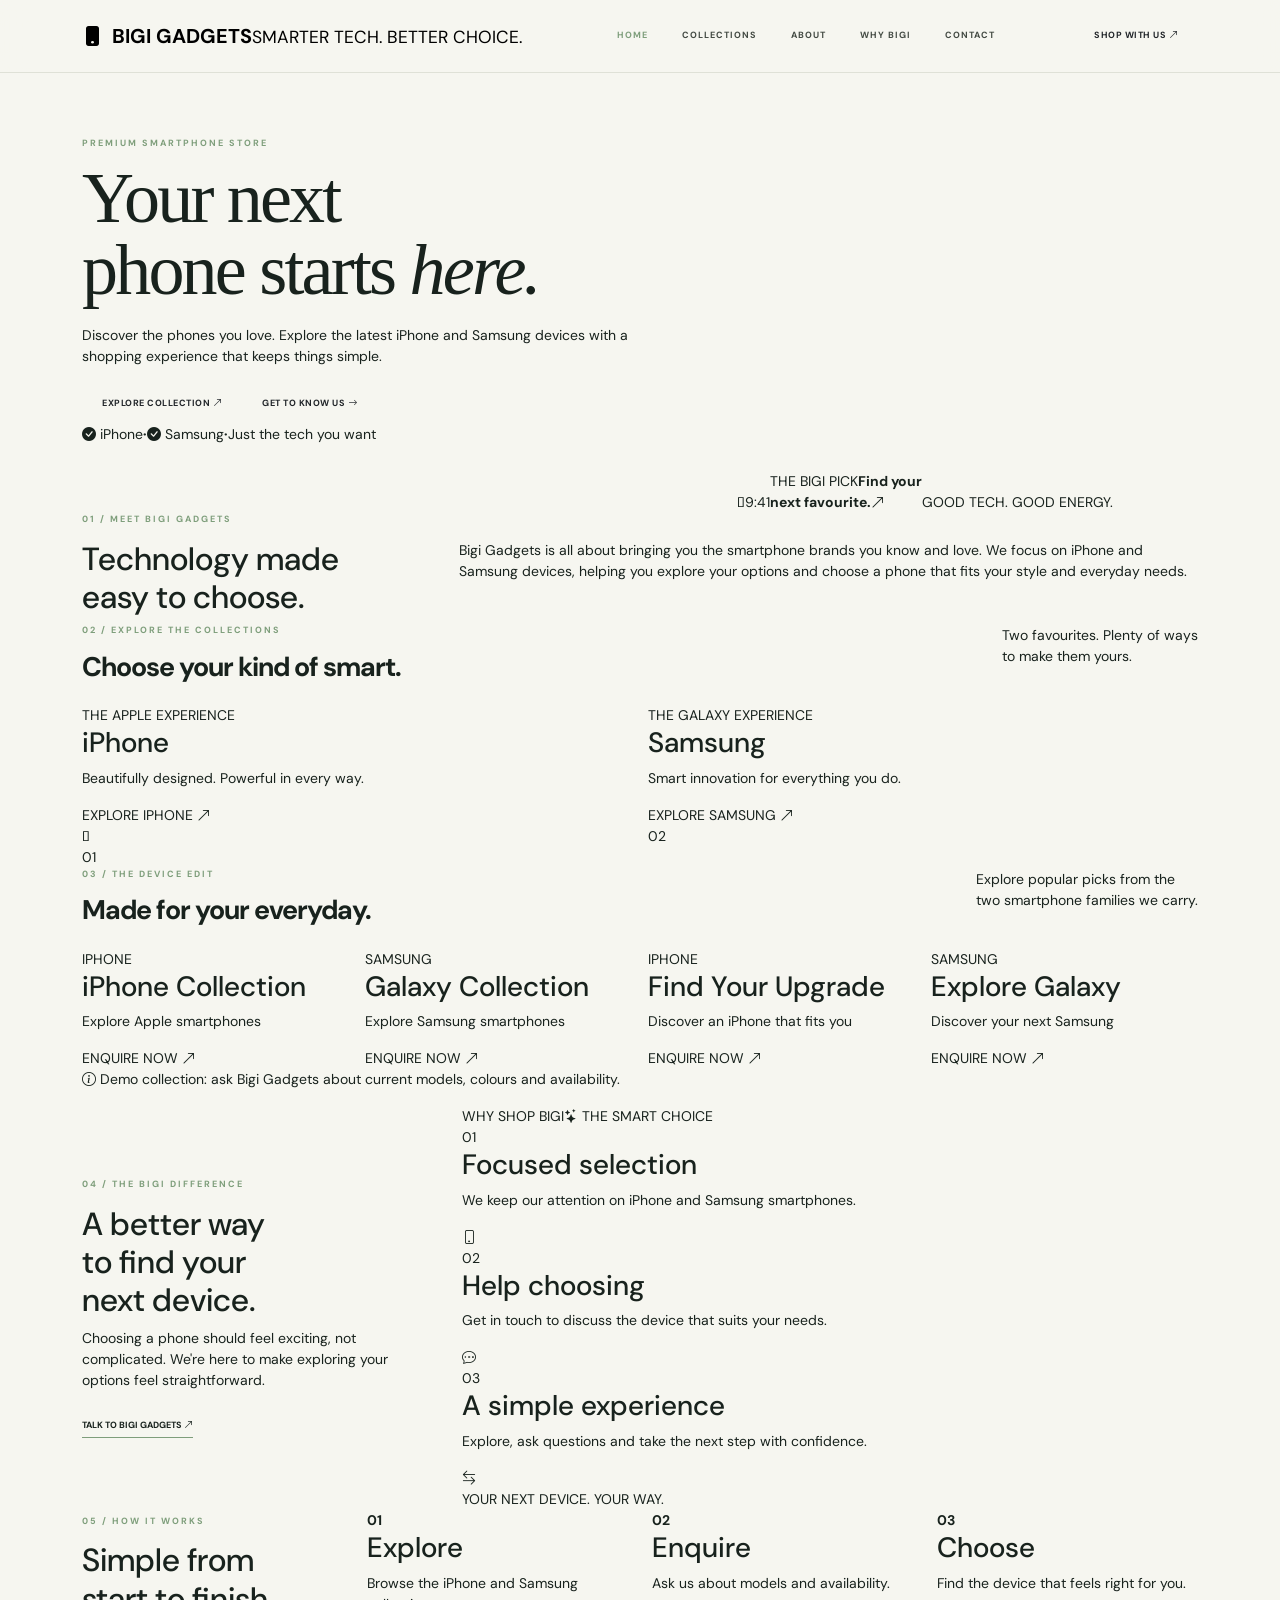
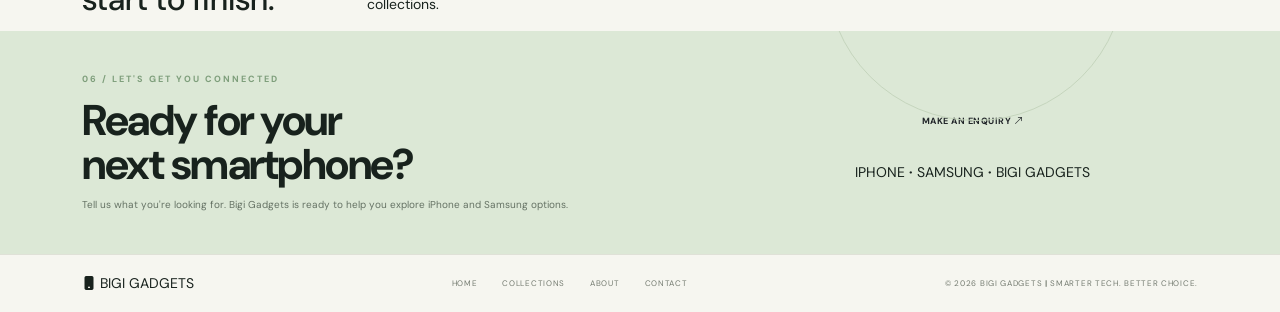
==== index.html @ 28b143da "Build Bigi Gadgets storefront homepage" ====
<!doctype html>
<html lang="en">
<head>
  <meta charset="utf-8">
  <meta name="viewport" content="width=device-width, initial-scale=1">
  <meta name="theme-color" content="#f5f7fb">
  <meta name="description" content="Bigi Gadgets — explore iPhone and Samsung smartphones. Find your next device with a smooth, simple shopping experience.">
  <title>Bigi Gadgets | iPhone & Samsung</title>
  <link rel="preconnect" href="https://fonts.googleapis.com">
  <link rel="preconnect" href="https://fonts.gstatic.com" crossorigin>
  <link href="https://fonts.googleapis.com/css2?family=DM+Sans:wght@400;500;600;700;800&family=Manrope:wght@400;500;600;700;800&display=swap" rel="stylesheet">
  <link href="https://cdn.jsdelivr.net/npm/bootstrap@5.3.3/dist/css/bootstrap.min.css" rel="stylesheet">
  <link href="https://cdn.jsdelivr.net/npm/bootstrap-icons@1.11.3/font/bootstrap-icons.min.css" rel="stylesheet">
  <link rel="stylesheet" href="css/style.css">
</head>
<body>
<header class="site-header">
  <nav class="navbar navbar-expand-lg">
    <div class="container">
      <a class="navbar-brand brand" href="#home"><span class="brand-symbol"><i class="bi bi-phone-fill"></i></span><span><strong>BIGI GADGETS</strong><small>SMARTER TECH. BETTER CHOICE.</small></span></a>
      <button class="navbar-toggler" type="button" data-bs-toggle="collapse" data-bs-target="#mainNav" aria-controls="mainNav" aria-expanded="false" aria-label="Toggle navigation"><span class="navbar-toggler-icon"></span></button>
      <div class="collapse navbar-collapse" id="mainNav">
        <ul class="navbar-nav mx-auto">
          <li class="nav-item"><a class="nav-link active" href="#home">Home</a></li>
          <li class="nav-item"><a class="nav-link" href="#collections">Collections</a></li>
          <li class="nav-item"><a class="nav-link" href="#about">About</a></li>
          <li class="nav-item"><a class="nav-link" href="#why-us">Why Bigi</a></li>
          <li class="nav-item"><a class="nav-link" href="#contact">Contact</a></li>
        </ul>
        <a class="btn btn-primary-pill" href="#contact">SHOP WITH US <i class="bi bi-arrow-up-right"></i></a>
      </div>
    </div>
  </nav>
</header>

<main>
  <section class="hero" id="home">
    <div class="hero-glow"></div>
    <div class="container hero-content">
      <div class="row align-items-center g-4">
        <div class="col-lg-6 hero-copy">
          <p class="eyebrow"><span></span> PREMIUM SMARTPHONE STORE</p>
          <h1>Your next<br>phone starts <em>here.</em></h1>
          <p class="hero-lead">Discover the phones you love. Explore the latest iPhone and Samsung devices with a shopping experience that keeps things simple.</p>
          <div class="hero-buttons"><a class="btn btn-blue" href="#collections">EXPLORE COLLECTION <i class="bi bi-arrow-up-right"></i></a><a class="btn btn-outline" href="#about">GET TO KNOW US <i class="bi bi-arrow-right"></i></a></div>
          <div class="hero-points"><span><i class="bi bi-check-circle-fill"></i> iPhone</span><b>·</b><span><i class="bi bi-check-circle-fill"></i> Samsung</span><b>·</b><span>Just the tech you want</span></div>
        </div>
        <div class="col-lg-6 hero-visual">
          <div class="hero-ring"></div>
          <div class="hero-device device-back"><div class="camera camera-one"></div><div class="camera camera-two"></div><div class="camera camera-three"></div><div class="device-logo"></div></div>
          <div class="hero-device device-front"><div class="screen-island"></div><div class="screen-time">9:41</div><div class="screen-shape"></div><div class="screen-bottom"></div></div>
          <div class="hero-sticker"><span>THE BIGI PICK</span><strong>Find your<br>next favourite.</strong><i class="bi bi-arrow-up-right"></i></div>
          <div class="hero-caption">GOOD TECH. GOOD ENERGY.</div>
        </div>
      </div>
    </div>
  </section>

  <section class="intro-strip" id="about">
    <div class="container">
      <div class="row align-items-center g-3">
        <div class="col-lg-4"><p class="eyebrow">01 / MEET BIGI GADGETS</p><h2>Technology made<br><span>easy to choose.</span></h2></div>
        <div class="col-lg-8"><p class="intro-text">Bigi Gadgets is all about bringing you the smartphone brands you know and love. We focus on iPhone and Samsung devices, helping you explore your options and choose a phone that fits your style and everyday needs.</p></div>
      </div>
    </div>
  </section>

  <section class="collections section-pad" id="collections">
    <div class="container">
      <div class="section-heading d-flex justify-content-between align-items-end flex-wrap gap-3"><div><p class="eyebrow">02 / EXPLORE THE COLLECTIONS</p><h2>Choose your kind of smart.</h2></div><p>Two favourites. Plenty of ways<br class="d-none d-md-block"> to make them yours.</p></div>
      <div class="row g-3 collection-grid">
        <div class="col-md-6"><a class="collection-card iphone-card" href="#featured"><div class="collection-copy"><span class="collection-label">THE APPLE EXPERIENCE</span><h3>iPhone</h3><p>Beautifully designed. Powerful in every way.</p><span class="collection-link">EXPLORE IPHONE <i class="bi bi-arrow-up-right"></i></span></div><div class="collection-phone iphone-phone"><div class="lens l1"></div><div class="lens l2"></div><div class="lens l3"></div><span></span></div><div class="collection-number">01</div></a></div>
        <div class="col-md-6"><a class="collection-card samsung-card" href="#featured"><div class="collection-copy"><span class="collection-label">THE GALAXY EXPERIENCE</span><h3>Samsung</h3><p>Smart innovation for everything you do.</p><span class="collection-link">EXPLORE SAMSUNG <i class="bi bi-arrow-up-right"></i></span></div><div class="samsung-phone"><div class="s-lens s1"></div><div class="s-lens s2"></div><div class="s-lens s3"></div><div class="s-lens s4"></div></div><div class="collection-number">02</div></a></div>
      </div>
    </div>
  </section>

  <section class="featured section-pad" id="featured">
    <div class="container">
      <div class="section-heading d-flex justify-content-between align-items-end flex-wrap gap-3"><div><p class="eyebrow">03 / THE DEVICE EDIT</p><h2>Made for your everyday.</h2></div><p>Explore popular picks from the<br class="d-none d-md-block"> two smartphone families we carry.</p></div>
      <div class="row g-3">
        <div class="col-6 col-lg-3"><article class="product-card"><div class="product-image product-image-one"><span class="product-tag">IPHONE</span><div class="mini-phone mini-iphone"><i></i><i></i><i></i></div></div><div class="product-info"><h3>iPhone Collection</h3><p>Explore Apple smartphones</p><a href="#contact">ENQUIRE NOW <i class="bi bi-arrow-up-right"></i></a></div></article></div>
        <div class="col-6 col-lg-3"><article class="product-card"><div class="product-image product-image-two"><span class="product-tag">SAMSUNG</span><div class="mini-phone mini-samsung"><i></i><i></i><i></i><i></i></div></div><div class="product-info"><h3>Galaxy Collection</h3><p>Explore Samsung smartphones</p><a href="#contact">ENQUIRE NOW <i class="bi bi-arrow-up-right"></i></a></div></article></div>
        <div class="col-6 col-lg-3"><article class="product-card"><div class="product-image product-image-three"><span class="product-tag">IPHONE</span><div class="mini-phone mini-iphone light-phone"><i></i><i></i><i></i></div></div><div class="product-info"><h3>Find Your Upgrade</h3><p>Discover an iPhone that fits you</p><a href="#contact">ENQUIRE NOW <i class="bi bi-arrow-up-right"></i></a></div></article></div>
        <div class="col-6 col-lg-3"><article class="product-card"><div class="product-image product-image-four"><span class="product-tag">SAMSUNG</span><div class="mini-phone mini-samsung graphite"><i></i><i></i><i></i><i></i></div></div><div class="product-info"><h3>Explore Galaxy</h3><p>Discover your next Samsung</p><a href="#contact">ENQUIRE NOW <i class="bi bi-arrow-up-right"></i></a></div></article></div>
      </div>
      <p class="demo-note"><i class="bi bi-info-circle"></i> Demo collection: ask Bigi Gadgets about current models, colours and availability.</p>
    </div>
  </section>

  <section class="why-section section-pad" id="why-us">
    <div class="container">
      <div class="row align-items-center g-4">
        <div class="col-lg-4 why-copy"><p class="eyebrow">04 / THE BIGI DIFFERENCE</p><h2>A better way<br>to find your<br><span>next device.</span></h2><p>Choosing a phone should feel exciting, not complicated. We're here to make exploring your options feel straightforward.</p><a class="text-link" href="#contact">TALK TO BIGI GADGETS <i class="bi bi-arrow-up-right"></i></a></div>
        <div class="col-lg-8"><div class="why-panel"><div class="why-panel-top"><span>WHY SHOP BIGI</span><span><i class="bi bi-stars"></i> THE SMART CHOICE</span></div><div class="why-feature"><span>01</span><div><h3>Focused selection</h3><p>We keep our attention on iPhone and Samsung smartphones.</p></div><i class="bi bi-phone"></i></div><div class="why-feature"><span>02</span><div><h3>Help choosing</h3><p>Get in touch to discuss the device that suits your needs.</p></div><i class="bi bi-chat-dots"></i></div><div class="why-feature"><span>03</span><div><h3>A simple experience</h3><p>Explore, ask questions and take the next step with confidence.</p></div><i class="bi bi-arrow-left-right"></i></div><div class="why-bottom">YOUR NEXT DEVICE. YOUR WAY.</div></div></div>
      </div>
    </div>
  </section>

  <section class="steps-section section-pad">
    <div class="container">
      <div class="row align-items-center g-4">
        <div class="col-lg-3"><p class="eyebrow">05 / HOW IT WORKS</p><h2>Simple from<br>start to finish.</h2></div>
        <div class="col-lg-9"><div class="row g-4 steps"><div class="col-md-4"><strong>01</strong><h3>Explore</h3><p>Browse the iPhone and Samsung collections.</p></div><div class="col-md-4"><strong>02</strong><h3>Enquire</h3><p>Ask us about models and availability.</p></div><div class="col-md-4"><strong>03</strong><h3>Choose</h3><p>Find the device that feels right for you.</p></div></div></div>
      </div>
    </div>
  </section>

  <section class="contact-section" id="contact">
    <div class="container"><div class="row align-items-center g-4"><div class="col-lg-7"><p class="eyebrow">06 / LET'S GET YOU CONNECTED</p><h2>Ready for your<br>next smartphone?</h2><p>Tell us what you're looking for. Bigi Gadgets is ready to help you explore iPhone and Samsung options.</p></div><div class="col-lg-5 contact-action"><a class="btn btn-white" href="mailto:?subject=Bigi%20Gadgets%20Enquiry">MAKE AN ENQUIRY <i class="bi bi-arrow-up-right"></i></a><span>IPHONE <b>·</b> SAMSUNG <b>·</b> BIGI GADGETS</span></div></div></div>
  </section>
</main>
<footer class="site-footer"><div class="container d-flex justify-content-between align-items-center flex-wrap gap-3"><a class="footer-brand" href="#home"><span class="brand-symbol"><i class="bi bi-phone-fill"></i></span> BIGI GADGETS</a><div class="footer-nav"><a href="#home">HOME</a><a href="#collections">COLLECTIONS</a><a href="#about">ABOUT</a><a href="#contact">CONTACT</a></div><p>© <span id="year"></span> BIGI GADGETS <b>|</b> SMARTER TECH. BETTER CHOICE.</p></div></footer>
<script src="https://cdn.jsdelivr.net/npm/bootstrap@5.3.3/dist/js/bootstrap.bundle.min.js"></script>
<script src="js/script.js"></script>
</body>
</html>
---- css/style.css ----
:root{--paper:#f6f6f0;--sage:#dfe8d9;--sage-deep:#7e9e7b;--ink:#18221d;--muted:#747b70;--line:#dfe1d7;--navy:#101c39;--white:#fff}
*{box-sizing:border-box}html{scroll-behavior:smooth;scroll-padding-top:90px}body{margin:0;background:var(--paper);color:var(--ink);font-family:"DM Sans",sans-serif;font-size:14px}a{color:inherit;text-decoration:none}.site-header{position:sticky;top:0;z-index:1000;background:rgba(246,246,240,.94);backdrop-filter:blur(14px);border-bottom:1px solid var(--line)}.navbar{min-height:72px}.brand{display:flex;align-items:center;gap:10px}.brand-mark,.footer-mark{font-family:"Playfair Display",serif;font-size:28px;font-weight:700;letter-spacing:-2px}.brand-copy{display:flex;flex-direction:column;line-height:1.3}.brand-copy strong{font-size:10px;letter-spacing:1.2px}.brand-copy small{font-size:8px;letter-spacing:1px;color:var(--muted)}.navbar-nav{gap:18px}.nav-link{font-size:9px;font-weight:700;letter-spacing:1px;text-transform:uppercase;color:#434a43!important}.nav-link:hover,.nav-link.active{color:var(--sage-deep)!important}.btn{border-radius:30px;padding:13px 19px;font-size:9px;font-weight:700;letter-spacing:.5px}.btn-dark-pill{background:var(--ink);color:white}.btn-dark-pill:hover{background:var(--sage-deep);color:white}.btn-sage{background:var(--sage-deep);color:white}.btn-sage:hover{background:var(--ink);color:white}.btn-outline-soft{border:1px solid var(--line);color:var(--ink)}.btn-outline-soft:hover{background:white;border-color:var(--sage-deep)}.hero-section{position:relative;overflow:hidden;min-height:490px;border-bottom:1px solid var(--line)}.hero-inner{position:relative;z-index:2;min-height:490px;display:flex;align-items:center}.hero-copy{padding-top:38px;padding-bottom:42px}.eyebrow{font-size:9px;font-weight:700;letter-spacing:2px;color:var(--sage-deep);margin-bottom:13px}.hero-copy h1{font-family:"Playfair Display",serif;font-size:clamp(43px,6vw,72px);line-height:.99;letter-spacing:-2.8px;margin:0 0 19px}.hero-copy h1 span{color:var(--sage-deep)}.hero-description{max-width:430px;color:#687066;line-height:1.7;font-size:13px}.hero-actions{display:flex;gap:10px;flex-wrap:wrap;margin-top:24px}.hero-tags{display:flex;gap:10px;align-items:center;flex-wrap:wrap;margin-top:28px;font-size:8px;letter-spacing:.8px;font-weight:700;color:#596158}.hero-tags b{color:var(--sage-deep)}.hero-visual{height:440px;position:relative;display:flex;align-items:end;justify-content:center}.portrait-halo{position:absolute;width:min(340px,85%);height:340px;border-radius:50%;background:#d9e4d3;right:7%;top:12%;border:1px solid #c8d6c2}.portrait-placeholder{position:relative;width:270px;height:370px;border-radius:145px 145px 12px 12px;background:linear-gradient(145deg,#26372d,#111b18);display:flex;align-items:center;justify-content:center;flex-direction:column;color:#dfe8d9;box-shadow:0 20px 45px #1b2a1c22;overflow:hidden}.portrait-placeholder:before,.portrait-placeholder:after{content:"";position:absolute;border:1px solid #ffffff20;border-radius:50%;width:290px;height:290px}.portrait-placeholder:after{width:210px;height:210px}.portrait-placeholder span{font-family:"Playfair Display",serif;font-size:76px;z-index:1}.portrait-placeholder small{font-size:8px;letter-spacing:2px;z-index:1}.floating-note{position:absolute;right:0;bottom:62px;width:190px;padding:17px 19px;background:#f4f4ec;border:1px solid #d7dbcf;border-radius:15px;box-shadow:0 12px 28px #17251c17}.note-kicker{display:block;font-size:7px;letter-spacing:1.5px;color:#8b9485;margin-bottom:7px}.floating-note strong{font-size:14px;line-height:1.35}.note-line{height:2px;background:linear-gradient(90deg,var(--sage-deep) 55%,#dce1d5 55%);margin-top:14px}.vertical-note{position:absolute;right:-5px;top:45px;writing-mode:vertical-rl;font-size:7px;letter-spacing:2px;color:#87927f}.hero-orbit{position:absolute;width:460px;height:460px;border:1px solid #dfe5d9;border-radius:50%;right:3%;top:-80px}.section-tint{background:#edf0e5}.expertise-section{padding:35px 0}.section-intro h2,.tools-section h2,.approach-section h2{font-size:25px;font-weight:700;line-height:1.1;max-width:220px;letter-spacing:-1px;margin:0}.service-card{height:100%;min-height:112px;padding:15px 14px;background:#f8f8f2;border:1px solid #dfe2d7;border-radius:13px;transition:transform .25s,box-shadow .25s}.service-card:hover{transform:translateY(-5px);box-shadow:0 12px 25px #24332112}.service-icon{font-size:20px;color:var(--sage-deep);display:block;margin-bottom:7px}.service-card h3{font-size:11px;font-weight:700;margin:0 0 5px}.service-card p{font-size:9px;line-height:1.5;color:var(--muted);margin:0}.projects-section{padding:54px 0 48px}.section-heading{margin-bottom:22px}.section-heading h2{font-size:27px;font-weight:700;letter-spacing:-1px;margin:0}.heading-note{font-size:10px;line-height:1.6;color:var(--muted);margin:0}.project-card{border:1px solid #dce0d5;border-radius:13px;overflow:hidden;background:#f9f9f3;height:100%}.project-art{position:relative;display:flex;align-items:center;justify-content:center;overflow:hidden}.project-large .project-art{height:210px}.project-small .project-art{height:112px}.dashboard-art{background:radial-gradient(circle at 50% 50%,#33445a,#101b2a 75%)}.mock-window{width:68%;height:78%;padding:12px;border:1px solid #526174;border-radius:9px;background:#111c31;transform:rotate(-5deg);box-shadow:0 15px 35px #0006}.mock-top{display:flex;gap:5px;align-items:center;color:#d5e0d6;font-size:7px}.mock-top span{width:5px;height:5px;border-radius:50%;background:#8fa88a}.mock-top b{margin-left:8px;letter-spacing:1px}.mock-stats{display:flex;gap:8px;margin:17px 0}.mock-stats i{height:24px;flex:1;background:#263650;border-radius:3px;border-top:2px solid #87a58a}.chart-lines{height:65px;border-bottom:1px solid #53677a;display:flex;align-items:end;gap:12px}.chart-lines span{width:18%;height:35%;border-top:2px solid #9fbd92;transform:skewY(-22deg)}.chart-lines span:nth-child(2){height:60%}.chart-lines span:nth-child(3){height:45%}.chart-lines span:nth-child(4){height:80%}.chart-lines span:nth-child(5){height:68%}.mobile-art{background:linear-gradient(135deg,#e5ebe0,#c8d4c7)}.phone-mock{height:130px;width:65px;background:#101a32;border:5px solid #29324a;border-radius:14px;transform:rotate(12deg);display:flex;align-items:center;justify-content:center;flex-direction:column;gap:9px}.phone-camera{position:absolute;top:5px;width:20px;height:4px;border-radius:5px;background:#5c6577}.phone-circle{width:28px;height:28px;background:#a8c39b;border-radius:50%}.phone-mock span{width:32px;height:4px;background:#778b81;border-radius:4px}.ai-art{background:radial-gradient(circle,#536b5c,#172b2a)}.ai-orb{width:92px;height:92px;border-radius:50%;border:1px solid #c3d9b3;display:grid;place-items:center;color:#dcebd2;font-family:"Playfair Display",serif;font-size:35px;box-shadow:0 0 35px #b5d2a955,inset 0 0 20px #b5d2a933}.project-caption{padding:12px 14px;display:flex;align-items:center;justify-content:space-between}.project-caption h3{font-size:11px;font-weight:700;margin:0 0 4px}.project-caption p{font-size:8px;color:var(--muted);margin:0;letter-spacing:.4px}.project-arrow{width:25px;height:25px;border:1px solid var(--line);border-radius:50%;display:grid;place-items:center}.project-disclaimer{font-size:9px;color:#8a9085;margin:12px 0 0}.case-section{padding:55px 0}.case-copy h2{font-size:clamp(27px,3vw,39px);font-weight:700;line-height:1.04;letter-spacing:-1.5px;margin-bottom:15px}.case-copy>p:not(.eyebrow){font-size:11px;color:var(--muted);line-height:1.8;max-width:390px}.text-link{display:inline-block;margin-top:12px;font-size:9px;font-weight:700;border-bottom:1px solid var(--sage-deep);padding-bottom:5px}.workspace-card{min-height:260px;background:#111d3a;color:white;border-radius:18px;padding:25px 30px;position:relative;overflow:hidden;box-shadow:0 20px 45px #16233c26;transform:rotate(-2deg)}.workspace-top{display:flex;justify-content:space-between;font-size:8px;letter-spacing:1px;color:#b6c7bf}.workspace-card h3{font-size:30px;font-weight:700;line-height:1.05;margin:28px 0 8px}.workspace-card p{font-size:10px;color:#b6c7bf}.workspace-metrics{display:flex;gap:10px;margin-top:22px}.workspace-metrics span{padding:8px 12px;border:1px solid #44536b;border-radius:6px;font-size:8px;color:#b6c7bf}.workspace-metrics b{color:white;margin-left:8px}.workspace-wave{position:absolute;bottom:-45px;right:-20px;width:65%;height:100px;border-top:2px solid #8cae8b;transform:skewY(-13deg);box-shadow:0 -8px 30px #8cae8b22}.tools-section{padding:35px 0}.tools-section h2{font-size:24px}.tool-list{display:grid;grid-template-columns:repeat(6,1fr);gap:9px}.tool{min-height:75px;border:1px solid var(--line);border-radius:12px;background:#f0f1e9;display:flex;align-items:center;justify-content:center;flex-direction:column;gap:6px}.tool b{font-size:19px;color:var(--sage-deep)}.tool span{font-size:9px;font-weight:700}.approach-section{padding:38px 0}.approach-section h2{font-size:25px}.approach-sub{font-size:10px;color:var(--muted);line-height:1.6;margin-top:12px;max-width:220px}.approach-steps>div{border-left:1px solid #cbd5c4;padding-left:22px}.approach-steps strong{font-family:"Playfair Display",serif;font-size:30px;color:var(--sage-deep)}.approach-steps h3{font-size:11px;font-weight:700;margin:5px 0}.approach-steps p{font-size:9px;color:var(--muted);line-height:1.6;margin:0}.contact-section{padding:42px 0;background:#dce8d6;position:relative;overflow:hidden}.contact-section:after{content:"";position:absolute;width:300px;height:300px;border:1px solid #c5d5bd;border-radius:50%;right:12%;top:-210px}.contact-section h2{font-size:clamp(30px,4vw,43px);line-height:1.02;letter-spacing:-1.5px;font-weight:700;margin:0 0 10px}.contact-section p:not(.eyebrow){font-size:10px;color:#657264;margin:0}.contact-action{display:flex;align-items:center;flex-direction:column;gap:20px}.social-links{display:flex;gap:22px}.social-links a{font-size:15px}.site-footer{padding:18px 0;border-top:1px solid var(--line)}.footer-mark{font-size:24px}.footer-nav{display:flex;gap:25px}.footer-nav a,.site-footer p{font-size:8px;color:var(--muted);letter-spacing:.7px;margin:0}.footer-divider{padding:0 5px;color:var(--sage-deep)}
@media(max-width:991.98px){.navbar-collapse{padding:15px 0}.navbar-nav{gap:3px}.nav-link{padding:10px 0}.hero-section,.hero-inner{min-height:auto}.hero-copy{padding-top:65px}.hero-visual{height:390px}.portrait-placeholder{height:330px;width:245px}.portrait-halo{height:300px;width:300px;right:18%;top:8%}.floating-note{right:9%;bottom:40px}.vertical-note{right:4%}.section-intro h2{max-width:300px}.expertise-section .section-intro{margin-bottom:4px}.tool-list{grid-template-columns:repeat(3,1fr)}}
@media(max-width:575.98px){body{font-size:13px}.navbar{min-height:64px}.brand-mark{font-size:25px}.hero-copy{padding-top:48px;padding-bottom:12px}.hero-copy h1{font-size:clamp(39px,11vw,54px);letter-spacing:-1.8px}.hero-description{font-size:12px;max-width:340px}.hero-tags{font-size:7px;gap:7px;margin-top:22px}.hero-visual{height:330px;margin-top:5px}.portrait-placeholder{width:210px;height:300px}.portrait-placeholder span{font-size:62px}.portrait-halo{width:260px;height:260px;right:12%;top:8%}.floating-note{width:155px;padding:12px;right:0;bottom:28px}.floating-note strong{font-size:12px}.vertical-note{right:0;top:22px;font-size:6px}.hero-orbit{width:300px;height:300px;right:-120px;top:280px}.expertise-section,.tools-section,.approach-section{padding:30px 0}.section-intro h2,.tools-section h2,.approach-section h2{font-size:23px;max-width:280px}.service-card{min-height:116px;padding:12px}.service-card h3{font-size:10px}.service-card p{font-size:8px}.service-icon{font-size:18px}.projects-section{padding:38px 0}.section-heading h2{font-size:24px}.heading-note{font-size:9px}.project-large .project-art{height:175px}.project-small .project-art{height:100px}.case-section{padding:38px 0}.case-copy h2{font-size:31px}.workspace-card{min-height:235px;padding:20px;transform:none}.workspace-card h3{font-size:26px}.tool-list{grid-template-columns:repeat(3,1fr);gap:7px}.tool{min-height:68px}.tool span{font-size:8px}.approach-steps>div{padding-left:16px}.approach-steps strong{font-size:26px}.contact-section{padding:38px 0}.contact-action{align-items:flex-start}.footer-nav{gap:13px}.footer-nav a,.site-footer p{font-size:7px}.site-footer .container{justify-content:center!important;text-align:center}.footer-mark{width:100%}}
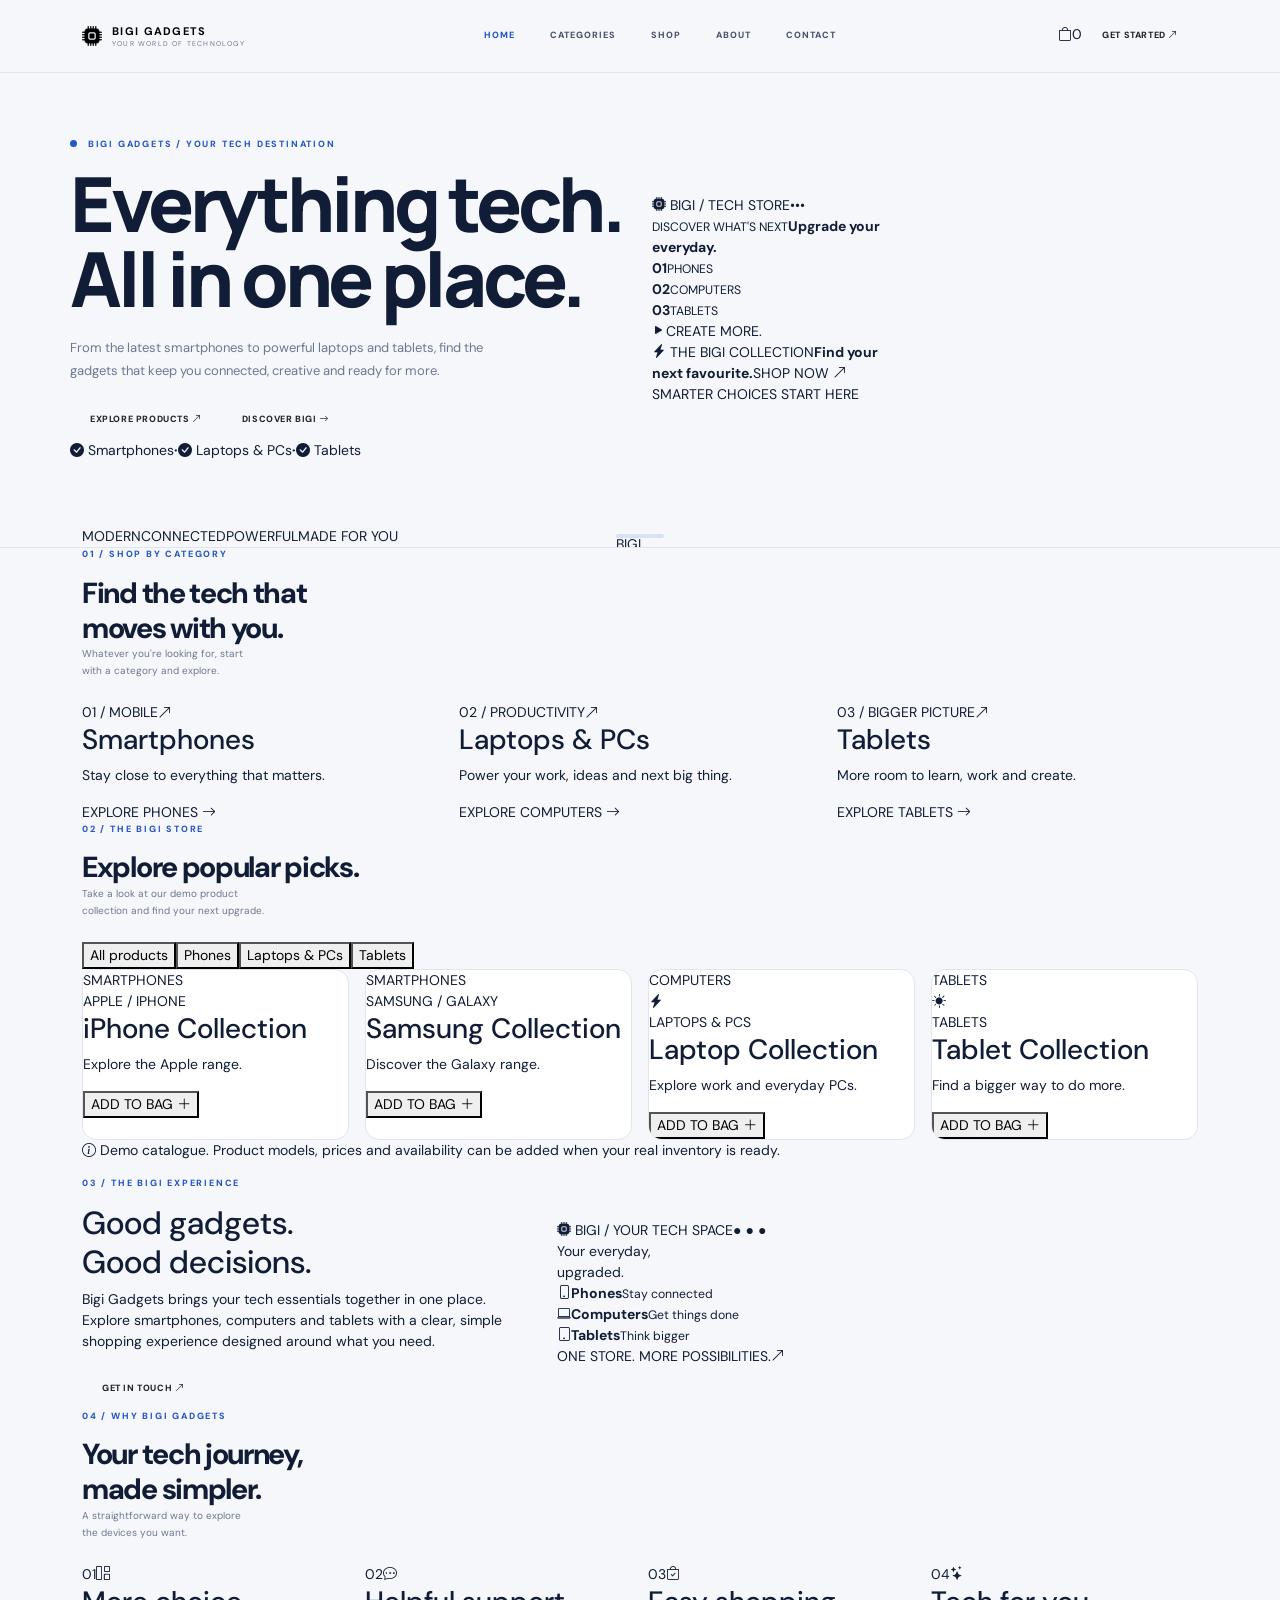
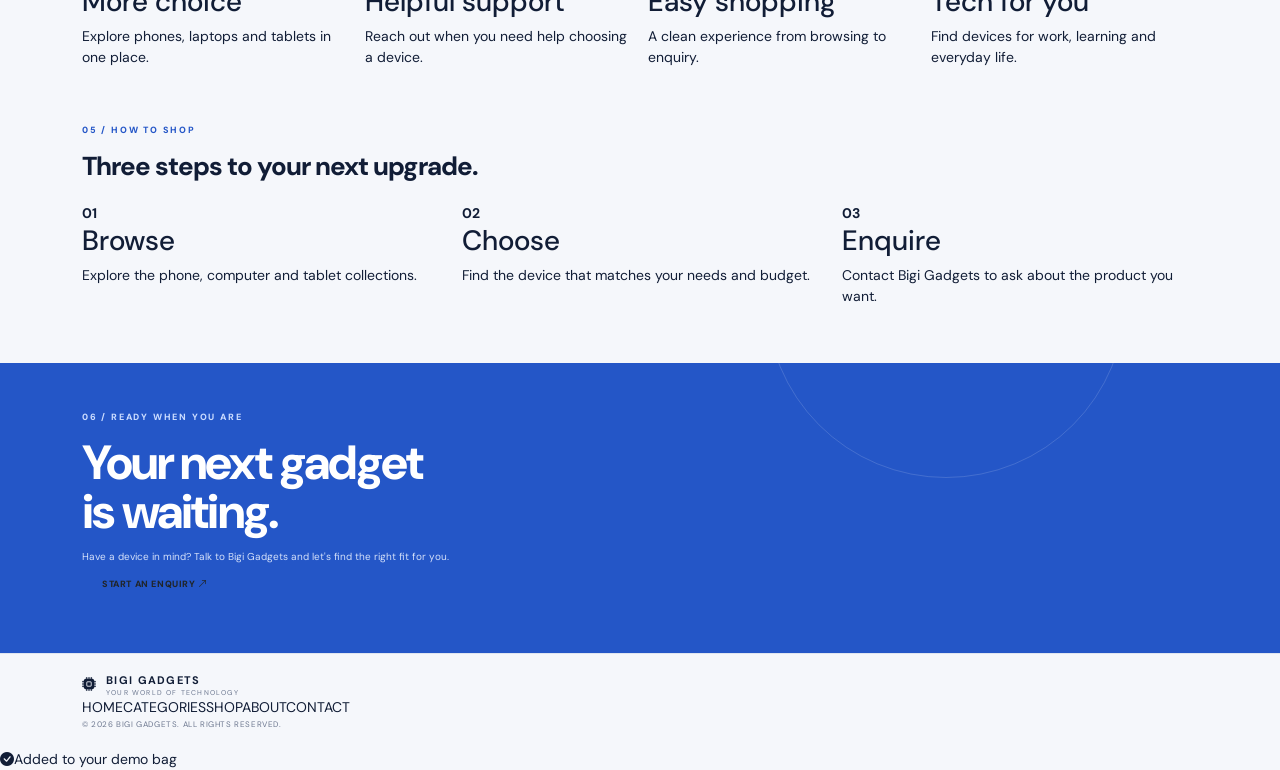
==== commit 5f459ee3: "Redesign Bigi Gadgets for phones computers and tablets" ====
--- a/index.html
+++ b/index.html
@@ -3,9 +3,9 @@
 <head>
   <meta charset="utf-8">
   <meta name="viewport" content="width=device-width, initial-scale=1">
-  <meta name="theme-color" content="#f5f7fb">
-  <meta name="description" content="Bigi Gadgets — explore iPhone and Samsung smartphones. Find your next device with a smooth, simple shopping experience.">
-  <title>Bigi Gadgets | iPhone & Samsung</title>
+  <meta name="theme-color" content="#071126">
+  <meta name="description" content="Shop smartphones, laptops, PCs and tablets at Bigi Gadgets. Discover your next device.">
+  <title>Bigi Gadgets | Phones, PCs & Tablets</title>
   <link rel="preconnect" href="https://fonts.googleapis.com">
   <link rel="preconnect" href="https://fonts.gstatic.com" crossorigin>
   <link href="https://fonts.googleapis.com/css2?family=DM+Sans:wght@400;500;600;700;800&family=Manrope:wght@400;500;600;700;800&display=swap" rel="stylesheet">
@@ -17,100 +17,105 @@
 <header class="site-header">
   <nav class="navbar navbar-expand-lg">
     <div class="container">
-      <a class="navbar-brand brand" href="#home"><span class="brand-symbol"><i class="bi bi-phone-fill"></i></span><span><strong>BIGI GADGETS</strong><small>SMARTER TECH. BETTER CHOICE.</small></span></a>
+      <a class="navbar-brand brand" href="#home"><span class="brand-mark"><i class="bi bi-cpu-fill"></i></span><span><strong>BIGI GADGETS</strong><small>YOUR WORLD OF TECHNOLOGY</small></span></a>
       <button class="navbar-toggler" type="button" data-bs-toggle="collapse" data-bs-target="#mainNav" aria-controls="mainNav" aria-expanded="false" aria-label="Toggle navigation"><span class="navbar-toggler-icon"></span></button>
       <div class="collapse navbar-collapse" id="mainNav">
         <ul class="navbar-nav mx-auto">
           <li class="nav-item"><a class="nav-link active" href="#home">Home</a></li>
-          <li class="nav-item"><a class="nav-link" href="#collections">Collections</a></li>
+          <li class="nav-item"><a class="nav-link" href="#categories">Categories</a></li>
+          <li class="nav-item"><a class="nav-link" href="#products">Shop</a></li>
           <li class="nav-item"><a class="nav-link" href="#about">About</a></li>
-          <li class="nav-item"><a class="nav-link" href="#why-us">Why Bigi</a></li>
           <li class="nav-item"><a class="nav-link" href="#contact">Contact</a></li>
         </ul>
-        <a class="btn btn-primary-pill" href="#contact">SHOP WITH US <i class="bi bi-arrow-up-right"></i></a>
+        <div class="nav-actions"><a class="cart-link" href="#products" aria-label="Shopping cart"><i class="bi bi-bag"></i><span id="cartCount">0</span></a><a class="btn btn-nav" href="#contact">GET STARTED <i class="bi bi-arrow-up-right"></i></a></div>
       </div>
     </div>
   </nav>
 </header>
 
 <main>
-  <section class="hero" id="home">
-    <div class="hero-glow"></div>
-    <div class="container hero-content">
-      <div class="row align-items-center g-4">
-        <div class="col-lg-6 hero-copy">
-          <p class="eyebrow"><span></span> PREMIUM SMARTPHONE STORE</p>
-          <h1>Your next<br>phone starts <em>here.</em></h1>
-          <p class="hero-lead">Discover the phones you love. Explore the latest iPhone and Samsung devices with a shopping experience that keeps things simple.</p>
-          <div class="hero-buttons"><a class="btn btn-blue" href="#collections">EXPLORE COLLECTION <i class="bi bi-arrow-up-right"></i></a><a class="btn btn-outline" href="#about">GET TO KNOW US <i class="bi bi-arrow-right"></i></a></div>
-          <div class="hero-points"><span><i class="bi bi-check-circle-fill"></i> iPhone</span><b>·</b><span><i class="bi bi-check-circle-fill"></i> Samsung</span><b>·</b><span>Just the tech you want</span></div>
+<section class="hero" id="home">
+  <div class="hero-grid"></div><div class="hero-orb orb-one"></div><div class="hero-orb orb-two"></div>
+  <div class="container hero-inner">
+    <div class="row align-items-center g-4">
+      <div class="col-lg-6 hero-copy">
+        <p class="eyebrow"><span></span> BIGI GADGETS / YOUR TECH DESTINATION</p>
+        <h1>Everything tech.<br><span>All in one place.</span></h1>
+        <p class="hero-lead">From the latest smartphones to powerful laptops and tablets, find the gadgets that keep you connected, creative and ready for more.</p>
+        <div class="hero-actions"><a href="#categories" class="btn btn-electric">EXPLORE PRODUCTS <i class="bi bi-arrow-up-right"></i></a><a href="#about" class="btn btn-ghost">DISCOVER BIGI <i class="bi bi-arrow-right"></i></a></div>
+        <div class="hero-trust"><span><i class="bi bi-check-circle-fill"></i> Smartphones</span><b>·</b><span><i class="bi bi-check-circle-fill"></i> Laptops & PCs</span><b>·</b><span><i class="bi bi-check-circle-fill"></i> Tablets</span></div>
+      </div>
+      <div class="col-lg-6 hero-art">
+        <div class="art-halo"></div>
+        <div class="desk-glow"></div>
+        <div class="laptop">
+          <div class="laptop-screen"><div class="screen-top"><span class="tiny-brand"><i class="bi bi-cpu-fill"></i> BIGI / TECH STORE</span><span class="screen-dots">•••</span></div><div class="screen-content"><small>DISCOVER WHAT'S NEXT</small><strong>Upgrade your<br>everyday.</strong><span class="screen-line"></span><div class="screen-stats"><div><b>01</b><small>PHONES</small></div><div><b>02</b><small>COMPUTERS</small></div><div><b>03</b><small>TABLETS</small></div></div></div><div class="screen-bottom"><span>BIGI GADGETS</span><i class="bi bi-arrow-up-right"></i></div></div>
+          <div class="laptop-base"></div>
         </div>
-        <div class="col-lg-6 hero-visual">
-          <div class="hero-ring"></div>
-          <div class="hero-device device-back"><div class="camera camera-one"></div><div class="camera camera-two"></div><div class="camera camera-three"></div><div class="device-logo"></div></div>
-          <div class="hero-device device-front"><div class="screen-island"></div><div class="screen-time">9:41</div><div class="screen-shape"></div><div class="screen-bottom"></div></div>
-          <div class="hero-sticker"><span>THE BIGI PICK</span><strong>Find your<br>next favourite.</strong><i class="bi bi-arrow-up-right"></i></div>
-          <div class="hero-caption">GOOD TECH. GOOD ENERGY.</div>
-        </div>
+        <div class="floating-phone"><div class="phone-camera pc1"></div><div class="phone-camera pc2"></div><div class="phone-camera pc3"></div><div class="phone-flash"></div></div>
+        <div class="floating-tablet"><div class="tablet-screen"><i class="bi bi-play-fill"></i><span>CREATE MORE.</span></div></div>
+        <div class="hero-float-card"><span><i class="bi bi-lightning-charge-fill"></i> THE BIGI COLLECTION</span><strong>Find your<br>next favourite.</strong><a href="#products">SHOP NOW <i class="bi bi-arrow-up-right"></i></a></div>
+        <div class="art-caption">SMARTER CHOICES START HERE</div>
       </div>
     </div>
-  </section>
+  </div>
+  <div class="hero-bottom"><div class="container"><span>MODERN</span><i></i><span>CONNECTED</span><i></i><span>POWERFUL</span><i></i><span>MADE FOR YOU</span></div></div>
+</section>
 
-  <section class="intro-strip" id="about">
-    <div class="container">
-      <div class="row align-items-center g-3">
-        <div class="col-lg-4"><p class="eyebrow">01 / MEET BIGI GADGETS</p><h2>Technology made<br><span>easy to choose.</span></h2></div>
-        <div class="col-lg-8"><p class="intro-text">Bigi Gadgets is all about bringing you the smartphone brands you know and love. We focus on iPhone and Samsung devices, helping you explore your options and choose a phone that fits your style and everyday needs.</p></div>
-      </div>
+<section class="category-section section-space" id="categories">
+  <div class="container">
+    <div class="section-heading"><div><p class="eyebrow">01 / SHOP BY CATEGORY</p><h2>Find the tech that<br><span>moves with you.</span></h2></div><p>Whatever you're looking for, start<br class="d-none d-md-block"> with a category and explore.</p></div>
+    <div class="row g-3 category-grid">
+      <div class="col-md-4"><a class="category-card cat-phone" href="#products" data-category-link="phones"><div class="category-top"><span>01 / MOBILE</span><i class="bi bi-arrow-up-right"></i></div><div class="category-device phone-visual"><span></span><i></i><b></b></div><div class="category-info"><h3>Smartphones</h3><p>Stay close to everything that matters.</p><span>EXPLORE PHONES <i class="bi bi-arrow-right"></i></span></div></a></div>
+      <div class="col-md-4"><a class="category-card cat-laptop" href="#products" data-category-link="computers"><div class="category-top"><span>02 / PRODUCTIVITY</span><i class="bi bi-arrow-up-right"></i></div><div class="category-device laptop-visual"><span></span><i></i></div><div class="category-info"><h3>Laptops & PCs</h3><p>Power your work, ideas and next big thing.</p><span>EXPLORE COMPUTERS <i class="bi bi-arrow-right"></i></span></div></a></div>
+      <div class="col-md-4"><a class="category-card cat-tablet" href="#products" data-category-link="tablets"><div class="category-top"><span>03 / BIGGER PICTURE</span><i class="bi bi-arrow-up-right"></i></div><div class="category-device tablet-visual"><span></span><i></i></div><div class="category-info"><h3>Tablets</h3><p>More room to learn, work and create.</p><span>EXPLORE TABLETS <i class="bi bi-arrow-right"></i></span></div></a></div>
     </div>
-  </section>
+  </div>
+</section>
 
-  <section class="collections section-pad" id="collections">
-    <div class="container">
-      <div class="section-heading d-flex justify-content-between align-items-end flex-wrap gap-3"><div><p class="eyebrow">02 / EXPLORE THE COLLECTIONS</p><h2>Choose your kind of smart.</h2></div><p>Two favourites. Plenty of ways<br class="d-none d-md-block"> to make them yours.</p></div>
-      <div class="row g-3 collection-grid">
-        <div class="col-md-6"><a class="collection-card iphone-card" href="#featured"><div class="collection-copy"><span class="collection-label">THE APPLE EXPERIENCE</span><h3>iPhone</h3><p>Beautifully designed. Powerful in every way.</p><span class="collection-link">EXPLORE IPHONE <i class="bi bi-arrow-up-right"></i></span></div><div class="collection-phone iphone-phone"><div class="lens l1"></div><div class="lens l2"></div><div class="lens l3"></div><span></span></div><div class="collection-number">01</div></a></div>
-        <div class="col-md-6"><a class="collection-card samsung-card" href="#featured"><div class="collection-copy"><span class="collection-label">THE GALAXY EXPERIENCE</span><h3>Samsung</h3><p>Smart innovation for everything you do.</p><span class="collection-link">EXPLORE SAMSUNG <i class="bi bi-arrow-up-right"></i></span></div><div class="samsung-phone"><div class="s-lens s1"></div><div class="s-lens s2"></div><div class="s-lens s3"></div><div class="s-lens s4"></div></div><div class="collection-number">02</div></a></div>
-      </div>
+<section class="products-section section-space" id="products">
+  <div class="container">
+    <div class="section-heading"><div><p class="eyebrow">02 / THE BIGI STORE</p><h2>Explore popular <span>picks.</span></h2></div><p>Take a look at our demo product<br class="d-none d-md-block"> collection and find your next upgrade.</p></div>
+    <div class="filter-row" role="group" aria-label="Filter products"><button class="filter-btn active" data-filter="all">All products</button><button class="filter-btn" data-filter="phones">Phones</button><button class="filter-btn" data-filter="computers">Laptops & PCs</button><button class="filter-btn" data-filter="tablets">Tablets</button></div>
+    <div class="row g-3 product-grid">
+      <div class="col-6 col-lg-3 product-item" data-category="phones"><article class="product-card"><div class="product-art art-iphone"><span class="product-label">SMARTPHONES</span><div class="product-phone iphone-demo"><i></i><i></i><i></i></div><span class="art-glint"></span></div><div class="product-details"><span class="product-type">APPLE / IPHONE</span><h3>iPhone Collection</h3><p>Explore the Apple range.</p><button class="product-cta add-cart">ADD TO BAG <i class="bi bi-plus-lg"></i></button></div></article></div>
+      <div class="col-6 col-lg-3 product-item" data-category="phones"><article class="product-card"><div class="product-art art-galaxy"><span class="product-label">SMARTPHONES</span><div class="product-phone galaxy-demo"><i></i><i></i><i></i><i></i></div><span class="art-glint"></span></div><div class="product-details"><span class="product-type">SAMSUNG / GALAXY</span><h3>Samsung Collection</h3><p>Discover the Galaxy range.</p><button class="product-cta add-cart">ADD TO BAG <i class="bi bi-plus-lg"></i></button></div></article></div>
+      <div class="col-6 col-lg-3 product-item" data-category="computers"><article class="product-card"><div class="product-art art-laptop"><span class="product-label">COMPUTERS</span><div class="product-laptop"><div><i class="bi bi-lightning-charge-fill"></i></div><span></span></div><span class="art-glint"></span></div><div class="product-details"><span class="product-type">LAPTOPS & PCS</span><h3>Laptop Collection</h3><p>Explore work and everyday PCs.</p><button class="product-cta add-cart">ADD TO BAG <i class="bi bi-plus-lg"></i></button></div></article></div>
+      <div class="col-6 col-lg-3 product-item" data-category="tablets"><article class="product-card"><div class="product-art art-tablet"><span class="product-label">TABLETS</span><div class="product-tablet"><div><i class="bi bi-brightness-high-fill"></i></div></div><span class="art-glint"></span></div><div class="product-details"><span class="product-type">TABLETS</span><h3>Tablet Collection</h3><p>Find a bigger way to do more.</p><button class="product-cta add-cart">ADD TO BAG <i class="bi bi-plus-lg"></i></button></div></article></div>
     </div>
-  </section>
+    <p class="demo-disclaimer"><i class="bi bi-info-circle"></i> Demo catalogue. Product models, prices and availability can be added when your real inventory is ready.</p>
+  </div>
+</section>
 
-  <section class="featured section-pad" id="featured">
-    <div class="container">
-      <div class="section-heading d-flex justify-content-between align-items-end flex-wrap gap-3"><div><p class="eyebrow">03 / THE DEVICE EDIT</p><h2>Made for your everyday.</h2></div><p>Explore popular picks from the<br class="d-none d-md-block"> two smartphone families we carry.</p></div>
-      <div class="row g-3">
-        <div class="col-6 col-lg-3"><article class="product-card"><div class="product-image product-image-one"><span class="product-tag">IPHONE</span><div class="mini-phone mini-iphone"><i></i><i></i><i></i></div></div><div class="product-info"><h3>iPhone Collection</h3><p>Explore Apple smartphones</p><a href="#contact">ENQUIRE NOW <i class="bi bi-arrow-up-right"></i></a></div></article></div>
-        <div class="col-6 col-lg-3"><article class="product-card"><div class="product-image product-image-two"><span class="product-tag">SAMSUNG</span><div class="mini-phone mini-samsung"><i></i><i></i><i></i><i></i></div></div><div class="product-info"><h3>Galaxy Collection</h3><p>Explore Samsung smartphones</p><a href="#contact">ENQUIRE NOW <i class="bi bi-arrow-up-right"></i></a></div></article></div>
-        <div class="col-6 col-lg-3"><article class="product-card"><div class="product-image product-image-three"><span class="product-tag">IPHONE</span><div class="mini-phone mini-iphone light-phone"><i></i><i></i><i></i></div></div><div class="product-info"><h3>Find Your Upgrade</h3><p>Discover an iPhone that fits you</p><a href="#contact">ENQUIRE NOW <i class="bi bi-arrow-up-right"></i></a></div></article></div>
-        <div class="col-6 col-lg-3"><article class="product-card"><div class="product-image product-image-four"><span class="product-tag">SAMSUNG</span><div class="mini-phone mini-samsung graphite"><i></i><i></i><i></i><i></i></div></div><div class="product-info"><h3>Explore Galaxy</h3><p>Discover your next Samsung</p><a href="#contact">ENQUIRE NOW <i class="bi bi-arrow-up-right"></i></a></div></article></div>
-      </div>
-      <p class="demo-note"><i class="bi bi-info-circle"></i> Demo collection: ask Bigi Gadgets about current models, colours and availability.</p>
+<section class="feature-band section-space" id="about">
+  <div class="container"><div class="row align-items-center g-4">
+    <div class="col-lg-5"><p class="eyebrow">03 / THE BIGI EXPERIENCE</p><h2>Good gadgets.<br><span>Good decisions.</span></h2><p class="feature-intro">Bigi Gadgets brings your tech essentials together in one place. Explore smartphones, computers and tablets with a clear, simple shopping experience designed around what you need.</p><a class="btn btn-electric" href="#contact">GET IN TOUCH <i class="bi bi-arrow-up-right"></i></a></div>
+    <div class="col-lg-7"><div class="feature-dashboard"><div class="dashboard-head"><span><i class="bi bi-cpu-fill"></i> BIGI / YOUR TECH SPACE</span><span>● ● ●</span></div><div class="dashboard-title">Your everyday,<br>upgraded.</div><div class="dashboard-cards"><div><i class="bi bi-phone"></i><b>Phones</b><small>Stay connected</small></div><div><i class="bi bi-laptop"></i><b>Computers</b><small>Get things done</small></div><div><i class="bi bi-tablet"></i><b>Tablets</b><small>Think bigger</small></div></div><div class="dashboard-footer"><span>ONE STORE. MORE POSSIBILITIES.</span><i class="bi bi-arrow-up-right"></i></div></div></div>
+  </div></div>
+</section>
+
+<section class="benefits-section section-space" id="benefits">
+  <div class="container"><div class="section-heading"><div><p class="eyebrow">04 / WHY BIGI GADGETS</p><h2>Your tech journey,<br><span>made simpler.</span></h2></div><p>A straightforward way to explore<br class="d-none d-md-block"> the devices you want.</p></div>
+    <div class="row g-3 benefit-grid">
+      <div class="col-6 col-lg-3"><div class="benefit-card"><span>01</span><i class="bi bi-grid-1x2"></i><h3>More choice</h3><p>Explore phones, laptops and tablets in one place.</p></div></div>
+      <div class="col-6 col-lg-3"><div class="benefit-card"><span>02</span><i class="bi bi-chat-dots"></i><h3>Helpful support</h3><p>Reach out when you need help choosing a device.</p></div></div>
+      <div class="col-6 col-lg-3"><div class="benefit-card"><span>03</span><i class="bi bi-bag-check"></i><h3>Easy shopping</h3><p>A clean experience from browsing to enquiry.</p></div></div>
+      <div class="col-6 col-lg-3"><div class="benefit-card"><span>04</span><i class="bi bi-stars"></i><h3>Tech for you</h3><p>Find devices for work, learning and everyday life.</p></div></div>
     </div>
-  </section>
+  </div>
+</section>
 
-  <section class="why-section section-pad" id="why-us">
-    <div class="container">
-      <div class="row align-items-center g-4">
-        <div class="col-lg-4 why-copy"><p class="eyebrow">04 / THE BIGI DIFFERENCE</p><h2>A better way<br>to find your<br><span>next device.</span></h2><p>Choosing a phone should feel exciting, not complicated. We're here to make exploring your options feel straightforward.</p><a class="text-link" href="#contact">TALK TO BIGI GADGETS <i class="bi bi-arrow-up-right"></i></a></div>
-        <div class="col-lg-8"><div class="why-panel"><div class="why-panel-top"><span>WHY SHOP BIGI</span><span><i class="bi bi-stars"></i> THE SMART CHOICE</span></div><div class="why-feature"><span>01</span><div><h3>Focused selection</h3><p>We keep our attention on iPhone and Samsung smartphones.</p></div><i class="bi bi-phone"></i></div><div class="why-feature"><span>02</span><div><h3>Help choosing</h3><p>Get in touch to discuss the device that suits your needs.</p></div><i class="bi bi-chat-dots"></i></div><div class="why-feature"><span>03</span><div><h3>A simple experience</h3><p>Explore, ask questions and take the next step with confidence.</p></div><i class="bi bi-arrow-left-right"></i></div><div class="why-bottom">YOUR NEXT DEVICE. YOUR WAY.</div></div></div>
-      </div>
-    </div>
-  </section>
+<section class="steps-section section-space">
+  <div class="container"><div class="section-heading"><div><p class="eyebrow">05 / HOW TO SHOP</p><h2>Three steps to your <span>next upgrade.</span></h2></div></div>
+    <div class="row g-4 steps-grid"><div class="col-md-4"><strong>01</strong><h3>Browse</h3><p>Explore the phone, computer and tablet collections.</p></div><div class="col-md-4"><strong>02</strong><h3>Choose</h3><p>Find the device that matches your needs and budget.</p></div><div class="col-md-4"><strong>03</strong><h3>Enquire</h3><p>Contact Bigi Gadgets to ask about the product you want.</p></div></div>
+  </div>
+</section>
 
-  <section class="steps-section section-pad">
-    <div class="container">
-      <div class="row align-items-center g-4">
-        <div class="col-lg-3"><p class="eyebrow">05 / HOW IT WORKS</p><h2>Simple from<br>start to finish.</h2></div>
-        <div class="col-lg-9"><div class="row g-4 steps"><div class="col-md-4"><strong>01</strong><h3>Explore</h3><p>Browse the iPhone and Samsung collections.</p></div><div class="col-md-4"><strong>02</strong><h3>Enquire</h3><p>Ask us about models and availability.</p></div><div class="col-md-4"><strong>03</strong><h3>Choose</h3><p>Find the device that feels right for you.</p></div></div></div>
-      </div>
-    </div>
-  </section>
+<section class="contact-section" id="contact"><div class="container"><div class="contact-panel"><div><p class="eyebrow">06 / READY WHEN YOU ARE</p><h2>Your next gadget<br>is waiting.</h2><p>Have a device in mind? Talk to Bigi Gadgets and let's find the right fit for you.</p></div><a class="btn btn-electric" href="mailto:?subject=Bigi%20Gadgets%20Product%20Enquiry">START AN ENQUIRY <i class="bi bi-arrow-up-right"></i></a><div class="contact-orbit"></div></div></div></section>
+</main>
 
-  <section class="contact-section" id="contact">
-    <div class="container"><div class="row align-items-center g-4"><div class="col-lg-7"><p class="eyebrow">06 / LET'S GET YOU CONNECTED</p><h2>Ready for your<br>next smartphone?</h2><p>Tell us what you're looking for. Bigi Gadgets is ready to help you explore iPhone and Samsung options.</p></div><div class="col-lg-5 contact-action"><a class="btn btn-white" href="mailto:?subject=Bigi%20Gadgets%20Enquiry">MAKE AN ENQUIRY <i class="bi bi-arrow-up-right"></i></a><span>IPHONE <b>·</b> SAMSUNG <b>·</b> BIGI GADGETS</span></div></div></div>
-  </section>
-</main>
-<footer class="site-footer"><div class="container d-flex justify-content-between align-items-center flex-wrap gap-3"><a class="footer-brand" href="#home"><span class="brand-symbol"><i class="bi bi-phone-fill"></i></span> BIGI GADGETS</a><div class="footer-nav"><a href="#home">HOME</a><a href="#collections">COLLECTIONS</a><a href="#about">ABOUT</a><a href="#contact">CONTACT</a></div><p>© <span id="year"></span> BIGI GADGETS <b>|</b> SMARTER TECH. BETTER CHOICE.</p></div></footer>
+<footer class="site-footer"><div class="container"><div class="footer-main"><a class="navbar-brand brand" href="#home"><span class="brand-mark"><i class="bi bi-cpu-fill"></i></span><span><strong>BIGI GADGETS</strong><small>YOUR WORLD OF TECHNOLOGY</small></span></a><div class="footer-links"><a href="#home">HOME</a><a href="#categories">CATEGORIES</a><a href="#products">SHOP</a><a href="#about">ABOUT</a><a href="#contact">CONTACT</a></div><p>© <span id="year"></span> BIGI GADGETS. ALL RIGHTS RESERVED.</p></div></div></footer>
+<div class="toast-message" id="toastMessage" role="status" aria-live="polite"><i class="bi bi-check-circle-fill"></i><span>Added to your demo bag</span></div>
 <script src="https://cdn.jsdelivr.net/npm/bootstrap@5.3.3/dist/js/bootstrap.bundle.min.js"></script>
 <script src="js/script.js"></script>
 </body>
--- a/css/style.css
+++ b/css/style.css
@@ -1,4 +1,10 @@
-:root{--paper:#f6f6f0;--sage:#dfe8d9;--sage-deep:#7e9e7b;--ink:#18221d;--muted:#747b70;--line:#dfe1d7;--navy:#101c39;--white:#fff}
-*{box-sizing:border-box}html{scroll-behavior:smooth;scroll-padding-top:90px}body{margin:0;background:var(--paper);color:var(--ink);font-family:"DM Sans",sans-serif;font-size:14px}a{color:inherit;text-decoration:none}.site-header{position:sticky;top:0;z-index:1000;background:rgba(246,246,240,.94);backdrop-filter:blur(14px);border-bottom:1px solid var(--line)}.navbar{min-height:72px}.brand{display:flex;align-items:center;gap:10px}.brand-mark,.footer-mark{font-family:"Playfair Display",serif;font-size:28px;font-weight:700;letter-spacing:-2px}.brand-copy{display:flex;flex-direction:column;line-height:1.3}.brand-copy strong{font-size:10px;letter-spacing:1.2px}.brand-copy small{font-size:8px;letter-spacing:1px;color:var(--muted)}.navbar-nav{gap:18px}.nav-link{font-size:9px;font-weight:700;letter-spacing:1px;text-transform:uppercase;color:#434a43!important}.nav-link:hover,.nav-link.active{color:var(--sage-deep)!important}.btn{border-radius:30px;padding:13px 19px;font-size:9px;font-weight:700;letter-spacing:.5px}.btn-dark-pill{background:var(--ink);color:white}.btn-dark-pill:hover{background:var(--sage-deep);color:white}.btn-sage{background:var(--sage-deep);color:white}.btn-sage:hover{background:var(--ink);color:white}.btn-outline-soft{border:1px solid var(--line);color:var(--ink)}.btn-outline-soft:hover{background:white;border-color:var(--sage-deep)}.hero-section{position:relative;overflow:hidden;min-height:490px;border-bottom:1px solid var(--line)}.hero-inner{position:relative;z-index:2;min-height:490px;display:flex;align-items:center}.hero-copy{padding-top:38px;padding-bottom:42px}.eyebrow{font-size:9px;font-weight:700;letter-spacing:2px;color:var(--sage-deep);margin-bottom:13px}.hero-copy h1{font-family:"Playfair Display",serif;font-size:clamp(43px,6vw,72px);line-height:.99;letter-spacing:-2.8px;margin:0 0 19px}.hero-copy h1 span{color:var(--sage-deep)}.hero-description{max-width:430px;color:#687066;line-height:1.7;font-size:13px}.hero-actions{display:flex;gap:10px;flex-wrap:wrap;margin-top:24px}.hero-tags{display:flex;gap:10px;align-items:center;flex-wrap:wrap;margin-top:28px;font-size:8px;letter-spacing:.8px;font-weight:700;color:#596158}.hero-tags b{color:var(--sage-deep)}.hero-visual{height:440px;position:relative;display:flex;align-items:end;justify-content:center}.portrait-halo{position:absolute;width:min(340px,85%);height:340px;border-radius:50%;background:#d9e4d3;right:7%;top:12%;border:1px solid #c8d6c2}.portrait-placeholder{position:relative;width:270px;height:370px;border-radius:145px 145px 12px 12px;background:linear-gradient(145deg,#26372d,#111b18);display:flex;align-items:center;justify-content:center;flex-direction:column;color:#dfe8d9;box-shadow:0 20px 45px #1b2a1c22;overflow:hidden}.portrait-placeholder:before,.portrait-placeholder:after{content:"";position:absolute;border:1px solid #ffffff20;border-radius:50%;width:290px;height:290px}.portrait-placeholder:after{width:210px;height:210px}.portrait-placeholder span{font-family:"Playfair Display",serif;font-size:76px;z-index:1}.portrait-placeholder small{font-size:8px;letter-spacing:2px;z-index:1}.floating-note{position:absolute;right:0;bottom:62px;width:190px;padding:17px 19px;background:#f4f4ec;border:1px solid #d7dbcf;border-radius:15px;box-shadow:0 12px 28px #17251c17}.note-kicker{display:block;font-size:7px;letter-spacing:1.5px;color:#8b9485;margin-bottom:7px}.floating-note strong{font-size:14px;line-height:1.35}.note-line{height:2px;background:linear-gradient(90deg,var(--sage-deep) 55%,#dce1d5 55%);margin-top:14px}.vertical-note{position:absolute;right:-5px;top:45px;writing-mode:vertical-rl;font-size:7px;letter-spacing:2px;color:#87927f}.hero-orbit{position:absolute;width:460px;height:460px;border:1px solid #dfe5d9;border-radius:50%;right:3%;top:-80px}.section-tint{background:#edf0e5}.expertise-section{padding:35px 0}.section-intro h2,.tools-section h2,.approach-section h2{font-size:25px;font-weight:700;line-height:1.1;max-width:220px;letter-spacing:-1px;margin:0}.service-card{height:100%;min-height:112px;padding:15px 14px;background:#f8f8f2;border:1px solid #dfe2d7;border-radius:13px;transition:transform .25s,box-shadow .25s}.service-card:hover{transform:translateY(-5px);box-shadow:0 12px 25px #24332112}.service-icon{font-size:20px;color:var(--sage-deep);display:block;margin-bottom:7px}.service-card h3{font-size:11px;font-weight:700;margin:0 0 5px}.service-card p{font-size:9px;line-height:1.5;color:var(--muted);margin:0}.projects-section{padding:54px 0 48px}.section-heading{margin-bottom:22px}.section-heading h2{font-size:27px;font-weight:700;letter-spacing:-1px;margin:0}.heading-note{font-size:10px;line-height:1.6;color:var(--muted);margin:0}.project-card{border:1px solid #dce0d5;border-radius:13px;overflow:hidden;background:#f9f9f3;height:100%}.project-art{position:relative;display:flex;align-items:center;justify-content:center;overflow:hidden}.project-large .project-art{height:210px}.project-small .project-art{height:112px}.dashboard-art{background:radial-gradient(circle at 50% 50%,#33445a,#101b2a 75%)}.mock-window{width:68%;height:78%;padding:12px;border:1px solid #526174;border-radius:9px;background:#111c31;transform:rotate(-5deg);box-shadow:0 15px 35px #0006}.mock-top{display:flex;gap:5px;align-items:center;color:#d5e0d6;font-size:7px}.mock-top span{width:5px;height:5px;border-radius:50%;background:#8fa88a}.mock-top b{margin-left:8px;letter-spacing:1px}.mock-stats{display:flex;gap:8px;margin:17px 0}.mock-stats i{height:24px;flex:1;background:#263650;border-radius:3px;border-top:2px solid #87a58a}.chart-lines{height:65px;border-bottom:1px solid #53677a;display:flex;align-items:end;gap:12px}.chart-lines span{width:18%;height:35%;border-top:2px solid #9fbd92;transform:skewY(-22deg)}.chart-lines span:nth-child(2){height:60%}.chart-lines span:nth-child(3){height:45%}.chart-lines span:nth-child(4){height:80%}.chart-lines span:nth-child(5){height:68%}.mobile-art{background:linear-gradient(135deg,#e5ebe0,#c8d4c7)}.phone-mock{height:130px;width:65px;background:#101a32;border:5px solid #29324a;border-radius:14px;transform:rotate(12deg);display:flex;align-items:center;justify-content:center;flex-direction:column;gap:9px}.phone-camera{position:absolute;top:5px;width:20px;height:4px;border-radius:5px;background:#5c6577}.phone-circle{width:28px;height:28px;background:#a8c39b;border-radius:50%}.phone-mock span{width:32px;height:4px;background:#778b81;border-radius:4px}.ai-art{background:radial-gradient(circle,#536b5c,#172b2a)}.ai-orb{width:92px;height:92px;border-radius:50%;border:1px solid #c3d9b3;display:grid;place-items:center;color:#dcebd2;font-family:"Playfair Display",serif;font-size:35px;box-shadow:0 0 35px #b5d2a955,inset 0 0 20px #b5d2a933}.project-caption{padding:12px 14px;display:flex;align-items:center;justify-content:space-between}.project-caption h3{font-size:11px;font-weight:700;margin:0 0 4px}.project-caption p{font-size:8px;color:var(--muted);margin:0;letter-spacing:.4px}.project-arrow{width:25px;height:25px;border:1px solid var(--line);border-radius:50%;display:grid;place-items:center}.project-disclaimer{font-size:9px;color:#8a9085;margin:12px 0 0}.case-section{padding:55px 0}.case-copy h2{font-size:clamp(27px,3vw,39px);font-weight:700;line-height:1.04;letter-spacing:-1.5px;margin-bottom:15px}.case-copy>p:not(.eyebrow){font-size:11px;color:var(--muted);line-height:1.8;max-width:390px}.text-link{display:inline-block;margin-top:12px;font-size:9px;font-weight:700;border-bottom:1px solid var(--sage-deep);padding-bottom:5px}.workspace-card{min-height:260px;background:#111d3a;color:white;border-radius:18px;padding:25px 30px;position:relative;overflow:hidden;box-shadow:0 20px 45px #16233c26;transform:rotate(-2deg)}.workspace-top{display:flex;justify-content:space-between;font-size:8px;letter-spacing:1px;color:#b6c7bf}.workspace-card h3{font-size:30px;font-weight:700;line-height:1.05;margin:28px 0 8px}.workspace-card p{font-size:10px;color:#b6c7bf}.workspace-metrics{display:flex;gap:10px;margin-top:22px}.workspace-metrics span{padding:8px 12px;border:1px solid #44536b;border-radius:6px;font-size:8px;color:#b6c7bf}.workspace-metrics b{color:white;margin-left:8px}.workspace-wave{position:absolute;bottom:-45px;right:-20px;width:65%;height:100px;border-top:2px solid #8cae8b;transform:skewY(-13deg);box-shadow:0 -8px 30px #8cae8b22}.tools-section{padding:35px 0}.tools-section h2{font-size:24px}.tool-list{display:grid;grid-template-columns:repeat(6,1fr);gap:9px}.tool{min-height:75px;border:1px solid var(--line);border-radius:12px;background:#f0f1e9;display:flex;align-items:center;justify-content:center;flex-direction:column;gap:6px}.tool b{font-size:19px;color:var(--sage-deep)}.tool span{font-size:9px;font-weight:700}.approach-section{padding:38px 0}.approach-section h2{font-size:25px}.approach-sub{font-size:10px;color:var(--muted);line-height:1.6;margin-top:12px;max-width:220px}.approach-steps>div{border-left:1px solid #cbd5c4;padding-left:22px}.approach-steps strong{font-family:"Playfair Display",serif;font-size:30px;color:var(--sage-deep)}.approach-steps h3{font-size:11px;font-weight:700;margin:5px 0}.approach-steps p{font-size:9px;color:var(--muted);line-height:1.6;margin:0}.contact-section{padding:42px 0;background:#dce8d6;position:relative;overflow:hidden}.contact-section:after{content:"";position:absolute;width:300px;height:300px;border:1px solid #c5d5bd;border-radius:50%;right:12%;top:-210px}.contact-section h2{font-size:clamp(30px,4vw,43px);line-height:1.02;letter-spacing:-1.5px;font-weight:700;margin:0 0 10px}.contact-section p:not(.eyebrow){font-size:10px;color:#657264;margin:0}.contact-action{display:flex;align-items:center;flex-direction:column;gap:20px}.social-links{display:flex;gap:22px}.social-links a{font-size:15px}.site-footer{padding:18px 0;border-top:1px solid var(--line)}.footer-mark{font-size:24px}.footer-nav{display:flex;gap:25px}.footer-nav a,.site-footer p{font-size:8px;color:var(--muted);letter-spacing:.7px;margin:0}.footer-divider{padding:0 5px;color:var(--sage-deep)}
-@media(max-width:991.98px){.navbar-collapse{padding:15px 0}.navbar-nav{gap:3px}.nav-link{padding:10px 0}.hero-section,.hero-inner{min-height:auto}.hero-copy{padding-top:65px}.hero-visual{height:390px}.portrait-placeholder{height:330px;width:245px}.portrait-halo{height:300px;width:300px;right:18%;top:8%}.floating-note{right:9%;bottom:40px}.vertical-note{right:4%}.section-intro h2{max-width:300px}.expertise-section .section-intro{margin-bottom:4px}.tool-list{grid-template-columns:repeat(3,1fr)}}
-@media(max-width:575.98px){body{font-size:13px}.navbar{min-height:64px}.brand-mark{font-size:25px}.hero-copy{padding-top:48px;padding-bottom:12px}.hero-copy h1{font-size:clamp(39px,11vw,54px);letter-spacing:-1.8px}.hero-description{font-size:12px;max-width:340px}.hero-tags{font-size:7px;gap:7px;margin-top:22px}.hero-visual{height:330px;margin-top:5px}.portrait-placeholder{width:210px;height:300px}.portrait-placeholder span{font-size:62px}.portrait-halo{width:260px;height:260px;right:12%;top:8%}.floating-note{width:155px;padding:12px;right:0;bottom:28px}.floating-note strong{font-size:12px}.vertical-note{right:0;top:22px;font-size:6px}.hero-orbit{width:300px;height:300px;right:-120px;top:280px}.expertise-section,.tools-section,.approach-section{padding:30px 0}.section-intro h2,.tools-section h2,.approach-section h2{font-size:23px;max-width:280px}.service-card{min-height:116px;padding:12px}.service-card h3{font-size:10px}.service-card p{font-size:8px}.service-icon{font-size:18px}.projects-section{padding:38px 0}.section-heading h2{font-size:24px}.heading-note{font-size:9px}.project-large .project-art{height:175px}.project-small .project-art{height:100px}.case-section{padding:38px 0}.case-copy h2{font-size:31px}.workspace-card{min-height:235px;padding:20px;transform:none}.workspace-card h3{font-size:26px}.tool-list{grid-template-columns:repeat(3,1fr);gap:7px}.tool{min-height:68px}.tool span{font-size:8px}.approach-steps>div{padding-left:16px}.approach-steps strong{font-size:26px}.contact-section{padding:38px 0}.contact-action{align-items:flex-start}.footer-nav{gap:13px}.footer-nav a,.site-footer p{font-size:7px}.site-footer .container{justify-content:center!important;text-align:center}.footer-mark{width:100%}}
+:root{--paper:#f5f7fb;--blue:#2456c7;--blue-dark:#102c69;--blue-soft:#e3ebfb;--ink:#111d36;--muted:#6d7890;--line:#dfe5f0;--white:#fff}
+*{box-sizing:border-box}html{scroll-behavior:smooth;scroll-padding-top:90px}body{margin:0;background:var(--paper);color:var(--ink);font-family:"DM Sans",sans-serif;font-size:14px}a{color:inherit;text-decoration:none}.site-header{position:sticky;top:0;z-index:1000;background:rgba(245,247,251,.94);backdrop-filter:blur(14px);border-bottom:1px solid var(--line)}.navbar{min-height:72px}.brand{display:flex;align-items:center;gap:10px}.brand-symbol{width:36px;height:36px;border-radius:11px;background:var(--blue);color:white;display:grid;place-items:center;font-size:17px}.brand>span:last-child{display:flex;flex-direction:column;line-height:1.3}.brand strong{font-size:11px;letter-spacing:1.3px}.brand small{font-size:7px;letter-spacing:1.2px;color:var(--muted)}.navbar-nav{gap:19px}.nav-link{font-size:9px;font-weight:800;letter-spacing:1px;text-transform:uppercase;color:#47536a!important}.nav-link:hover,.nav-link.active{color:var(--blue)!important}.btn{border-radius:30px;padding:13px 19px;font-size:9px;font-weight:800;letter-spacing:.6px}.btn-primary-pill,.btn-blue{background:var(--blue);color:white}.btn-primary-pill:hover,.btn-blue:hover{background:var(--blue-dark);color:white}.btn-outline{border:1px solid #cfd8e8;color:var(--ink)}.btn-outline:hover{background:white;border-color:var(--blue)}.hero{position:relative;overflow:hidden;border-bottom:1px solid var(--line)}.hero-content{position:relative;z-index:1;min-height:500px;display:flex;align-items:center}.hero-glow{position:absolute;width:520px;height:520px;border-radius:50%;background:#e4ebfa;right:-40px;top:-90px}.eyebrow{font-size:9px;font-weight:800;letter-spacing:1.8px;color:var(--blue);margin-bottom:14px}.eyebrow span{display:inline-block;width:7px;height:7px;border-radius:50%;background:var(--blue);margin-right:7px}.hero-copy{padding:65px 0}.hero-copy h1{font-family:"Manrope",sans-serif;font-size:clamp(46px,6.3vw,76px);font-weight:800;line-height:.99;letter-spacing:-4px;margin:0 0 20px}.hero-copy h1 em{font-style:normal;color:var(--blue)}.hero-lead{max-width:440px;color:var(--muted);font-size:13px;line-height:1.8}.hero-buttons{display:flex;gap:10px;flex-wrap:wrap;margin-top:25px}.hero-points{display:flex;align-items:center;gap:10px;flex-wrap:wrap;margin-top:29px;font-size:8px;font-weight:800;letter-spacing:.8px;color:#5b6880}.hero-points i{color:var(--blue);margin-right:4px}.hero-points b{color:#aab7cc}.hero-visual{height:440px;position:relative;display:flex;align-items:center;justify-content:center}.hero-ring{position:absolute;width:350px;height:350px;border-radius:50%;border:1px solid #c6d5f2;background:linear-gradient(145deg,#dfe8fa,#cbdaf5)}.hero-device{position:absolute;border:5px solid #1b2941;box-shadow:0 24px 55px #12244a35}.device-back{width:160px;height:300px;border-radius:28px;background:linear-gradient(145deg,#9aa9c5,#344c78);transform:rotate(-15deg) translate(-38px,10px)}.camera{position:absolute;width:33px;height:33px;border-radius:50%;background:radial-gradient(circle at 35% 30%,#8495b3 0 15%,#111a2d 18% 65%,#53627c 68%);border:3px solid #aeb9cb}.camera-one{top:17px;left:16px}.camera-two{top:58px;left:16px}.camera-three{top:17px;left:58px}.device-logo{position:absolute;top:47%;left:44%;font-size:31px;color:#dce5f2}.device-front{width:154px;height:315px;border-radius:27px;background:linear-gradient(150deg,#244a8d,#101b37 65%,#406bb1);transform:rotate(12deg) translate(62px,12px);overflow:hidden}.screen-island{position:absolute;top:10px;left:50%;transform:translateX(-50%);width:62px;height:16px;border-radius:20px;background:#070c17}.screen-time{position:absolute;top:42px;left:17px;color:white;font-size:19px;font-weight:700}.screen-shape{position:absolute;inset:85px 12px 25px;border-radius:80px 30px 90px 25px;background:linear-gradient(145deg,#7fa8ee,#315a9f 48%,#12294f);opacity:.9}.screen-bottom{position:absolute;bottom:9px;left:50%;transform:translateX(-50%);height:4px;width:48px;border-radius:5px;background:#d8e2f4}.hero-sticker{position:absolute;right:0;bottom:65px;background:#fff;border:1px solid var(--line);border-radius:15px;padding:16px 19px;width:175px;box-shadow:0 12px 30px #10244a17}.hero-sticker span{display:block;font-size:7px;letter-spacing:1.4px;color:var(--blue);font-weight:800;margin-bottom:7px}.hero-sticker strong{font-size:14px;line-height:1.35}.hero-sticker i{position:absolute;right:17px;bottom:16px;color:var(--blue)}.hero-caption{position:absolute;top:45px;right:4px;writing-mode:vertical-rl;font-size:7px;letter-spacing:2px;color:#7c8eae;font-weight:800}
+.intro-strip{padding:38px 0;background:#eaf0fb;border-bottom:1px solid var(--line)}.intro-strip h2{font-size:28px;line-height:1.05;font-weight:800;letter-spacing:-1.3px;margin:0}.intro-strip h2 span{color:var(--blue)}.intro-text{max-width:680px;margin:0 0 0 auto;color:var(--muted);font-size:12px;line-height:1.9}.section-pad{padding:56px 0}.section-heading{margin-bottom:23px}.section-heading h2{font-size:29px;font-weight:800;letter-spacing:-1.3px;margin:0}.section-heading>p{font-size:10px;line-height:1.7;color:var(--muted);margin:0}.collection-card{height:250px;border-radius:17px;position:relative;display:block;overflow:hidden;padding:28px;color:white;transition:transform .25s,box-shadow .25s}.collection-card:hover{transform:translateY(-5px);box-shadow:0 20px 38px #102b6625;color:white}.iphone-card{background:linear-gradient(120deg,#152c5a,#2759ad 65%,#7598d8)}.samsung-card{background:linear-gradient(120deg,#0d1932,#263e70 65%,#607da9)}.collection-copy{position:relative;z-index:2;max-width:235px}.collection-label{font-size:7px;letter-spacing:1.6px;font-weight:800;color:#d2def7}.collection-copy h3{font-size:35px;font-weight:800;letter-spacing:-1.5px;margin:12px 0 4px}.collection-copy p{font-size:10px;color:#d7e2f7;max-width:190px}.collection-link{display:inline-block;margin-top:16px;font-size:8px;font-weight:800;letter-spacing:.8px;border-bottom:1px solid #ffffff88;padding-bottom:5px}.collection-number{position:absolute;right:23px;top:19px;font-size:9px;letter-spacing:2px;color:#ffffff85}.collection-phone{position:absolute;width:130px;height:210px;border:5px solid #d3dced;border-radius:26px;right:44px;bottom:-37px;transform:rotate(15deg);box-shadow:0 18px 30px #08152c65}.iphone-phone{background:linear-gradient(145deg,#829ac1,#263e6b)}.iphone-phone span{position:absolute;top:45%;left:48%;color:#e5ebf5;font-size:24px}.lens{position:absolute;width:30px;height:30px;border-radius:50%;background:radial-gradient(circle at 35% 30%,#8796b0,#0b1427 65%);border:3px solid #9baac3}.l1{top:14px;left:13px}.l2{top:49px;left:13px}.l3{top:14px;left:48px}.samsung-phone{position:absolute;width:125px;height:215px;border-radius:25px;border:5px solid #aebbd1;background:linear-gradient(150deg,#314d7e,#111d3b);right:42px;bottom:-39px;transform:rotate(-13deg);box-shadow:0 18px 30px #08152c65}.s-lens{position:absolute;left:13px;width:23px;height:23px;border-radius:50%;background:radial-gradient(circle at 35% 30%,#8b9cb6,#10182b 65%);border:2px solid #91a0b9}.s1{top:17px}.s2{top:47px}.s3{top:77px}.s4{top:107px}
+.product-card{height:100%;border:1px solid var(--line);border-radius:14px;overflow:hidden;background:white;transition:transform .25s,box-shadow .25s}.product-card:hover{transform:translateY(-4px);box-shadow:0 15px 28px #12244a12}.product-image{height:175px;position:relative;display:flex;align-items:center;justify-content:center;overflow:hidden}.product-image-one{background:linear-gradient(145deg,#e6ecf6,#cbd7eb)}.product-image-two{background:linear-gradient(145deg,#e4eafa,#b9c9e3)}.product-image-three{background:linear-gradient(145deg,#e8eaf2,#d0d6e5)}.product-image-four{background:linear-gradient(145deg,#dfe7f5,#b8c8e0)}.product-tag{position:absolute;top:12px;left:12px;border-radius:20px;padding:6px 9px;background:#ffffffc9;color:var(--blue-dark);font-size:7px;font-weight:800;letter-spacing:1px}.mini-phone{position:relative;width:83px;height:145px;border:4px solid #293750;border-radius:17px;box-shadow:0 15px 25px #17294b35}.mini-iphone{background:linear-gradient(145deg,#6c83aa,#192c50);transform:rotate(-9deg)}.mini-iphone i{position:absolute;width:19px;height:19px;border-radius:50%;background:radial-gradient(circle at 35% 30%,#9aabc6,#111a2d 65%);border:2px solid #a8b7cc;top:9px;left:8px}.mini-iphone i:nth-child(2){top:31px}.mini-iphone i:nth-child(3){top:9px;left:30px}.mini-samsung{background:linear-gradient(145deg,#657da8,#17294b);transform:rotate(9deg)}.mini-samsung i{position:absolute;width:14px;height:14px;border-radius:50%;background:radial-gradient(circle at 35% 30%,#a7b5cb,#111a2d 65%);border:2px solid #a8b7cc;left:8px;top:10px}.mini-samsung i:nth-child(2){top:29px}.mini-samsung i:nth-child(3){top:48px}.mini-samsung i:nth-child(4){top:67px}.light-phone{background:linear-gradient(145deg,#c9d3e2,#7188aa)}.graphite{background:linear-gradient(145deg,#485a78,#0f1c34)}.product-info{padding:13px}.product-info h3{font-size:11px;font-weight:800;margin:0 0 4px}.product-info p{font-size:9px;color:var(--muted);margin:0 0 13px}.product-info a{font-size:8px;font-weight:800;letter-spacing:.6px;color:var(--blue)}.demo-note{font-size:9px;color:var(--muted);margin:14px 0 0}.demo-note i{color:var(--blue);margin-right:5px}
+.why-section{background:#eaf0fb}.why-copy h2{font-size:clamp(32px,4vw,46px);font-weight:800;line-height:1.02;letter-spacing:-2px;margin:0 0 14px}.why-copy h2 span{color:var(--blue)}.why-copy>p:not(.eyebrow){font-size:11px;line-height:1.8;color:var(--muted);max-width:300px}.text-link{display:inline-block;margin-top:12px;font-size:8px;font-weight:800;letter-spacing:.7px;border-bottom:1px solid var(--blue);padding-bottom:6px}.why-panel{background:#14284e;color:white;border-radius:17px;padding:23px 27px;box-shadow:0 18px 38px #14284e22}.why-panel-top{display:flex;justify-content:space-between;font-size:8px;letter-spacing:1.2px;color:#aabce0;margin-bottom:10px}.why-panel-top i{color:#9cb7ee}.why-feature{display:grid;grid-template-columns:35px 1fr 35px;gap:12px;align-items:center;padding:18px 0;border-bottom:1px solid #ffffff20}.why-feature>span{font-family:"Manrope",sans-serif;font-size:20px;font-weight:800;color:#8eafea}.why-feature h3{font-size:12px;font-weight:800;margin:0 0 4px}.why-feature p{font-size:9px;color:#bac8e0;margin:0}.why-feature>i{font-size:20px;color:#9cb7ee;text-align:right}.why-bottom{font-size:7px;letter-spacing:1.7px;color:#9cb7ee;margin-top:17px}
+.steps-section{padding:40px 0}.steps-section h2{font-size:26px;font-weight:800;line-height:1.08;letter-spacing:-1px}.steps>div{border-left:1px solid #cbd5e5;padding-left:22px}.steps strong{font-size:30px;color:var(--blue);font-weight:800}.steps h3{font-size:11px;font-weight:800;margin:5px 0}.steps p{font-size:9px;color:var(--muted);line-height:1.6;margin:0}
+.contact-section{padding:48px 0;background:var(--blue);color:white;position:relative;overflow:hidden}.contact-section:after{content:"";position:absolute;width:360px;height:360px;border:1px solid #ffffff25;border-radius:50%;right:12%;top:-245px}.contact-section .eyebrow{color:#cbdcff}.contact-section h2{font-size:clamp(33px,4vw,48px);line-height:1.02;letter-spacing:-1.8px;font-weight:800;margin:0 0 12px}.contact-section p:not(.eyebrow){font-size:10px;color:#d5e1fa;margin:0}.contact-action{display:flex;align-items:flex-start;flex-direction:column;gap:17px}.btn-white{background:white;color:var(--blue-dark)}.btn-white:hover{background:#e9effa;color:var(--blue-dark)}.contact-action>span{font-size:8px;letter-spacing:1.3px;color:#d2def6}.contact-action b{padding:0 5px;color:#a9c1f0}
+.site-footer{padding:19px 0;border-top:1px solid var(--line)}.footer-brand{font-size:11px;font-weight:800;letter-spacing:1px;display:flex;align-items:center;gap:8px}.footer-brand .brand-symbol{width:28px;height:28px;font-size:13px;border-radius:8px}.footer-nav{display:flex;gap:23px}.footer-nav a,.site-footer p{font-size:8px;color:var(--muted);letter-spacing:.6px;margin:0}.site-footer p b{color:var(--blue);padding:0 4px}
+@media(max-width:991.98px){.navbar-collapse{padding:14px 0}.navbar-nav{gap:2px}.nav-link{padding:10px 0}.hero-content{min-height:auto}.hero-copy{padding:55px 0 10px}.hero-visual{height:390px}.hero-sticker{right:5%;bottom:40px}.hero-ring{width:320px;height:320px}.intro-text{margin:0}.collection-card{height:230px}.collection-phone,.samsung-phone{right:20px}.section-pad{padding:45px 0}}
+@media(max-width:575.98px){body{font-size:13px}.navbar{min-height:64px}.brand-symbol{width:32px;height:32px}.hero-copy{padding:43px 0 8px}.hero-copy h1{font-size:clamp(43px,12vw,58px);letter-spacing:-2.7px}.hero-lead{font-size:12px}.hero-points{font-size:7px;gap:7px;margin-top:22px}.hero-visual{height:325px;margin-top:0}.hero-ring{width:260px;height:260px}.device-back{width:125px;height:235px;transform:rotate(-15deg) translate(-29px,8px)}.device-front{width:120px;height:250px;transform:rotate(12deg) translate(46px,8px)}.camera{width:26px;height:26px}.camera-one{top:13px;left:12px}.camera-two{top:43px;left:12px}.camera-three{top:13px;left:42px}.device-logo{font-size:24px}.hero-sticker{width:145px;padding:12px;right:0;bottom:23px}.hero-sticker strong{font-size:12px}.hero-caption{top:16px;right:0;font-size:6px}.intro-strip{padding:29px 0}.intro-strip h2{font-size:25px}.intro-text{font-size:11px;line-height:1.7}.section-pad{padding:37px 0}.section-heading h2{font-size:24px}.section-heading>p{font-size:9px}.collection-card{height:205px;padding:19px}.collection-copy h3{font-size:29px}.collection-copy p{font-size:9px;max-width:140px}.collection-label{font-size:6px}.collection-link{font-size:7px;margin-top:10px}.collection-phone{width:92px;height:165px;right:5px;bottom:-35px}.samsung-phone{width:90px;height:165px;right:7px;bottom:-35px}.lens{width:22px;height:22px}.l1{top:10px;left:9px}.l2{top:35px;left:9px}.l3{top:10px;left:34px}.s-lens{width:17px;height:17px;left:9px}.s1{top:12px}.s2{top:34px}.s3{top:56px}.s4{top:78px}.collection-number{right:14px;top:13px}.product-image{height:135px}.mini-phone{transform:scale(.82) rotate(-8deg)}.product-info{padding:10px}.product-info h3{font-size:9px}.product-info p{font-size:8px;min-height:24px}.product-info a{font-size:7px}.product-tag{font-size:6px;top:8px;left:8px}.why-copy h2{font-size:36px}.why-panel{padding:18px}.why-feature{grid-template-columns:27px 1fr 25px;gap:8px;padding:14px 0}.why-feature h3{font-size:11px}.why-feature p{font-size:8px}.why-feature>span{font-size:17px}.steps-section h2{font-size:24px}.steps>div{padding-left:15px}.steps strong{font-size:25px}.contact-section{padding:38px 0}.contact-action{align-items:flex-start}.footer-nav{gap:12px}.footer-nav a,.site-footer p{font-size:7px}.site-footer .container{justify-content:center!important;text-align:center}.footer-brand{width:100%;justify-content:center}}
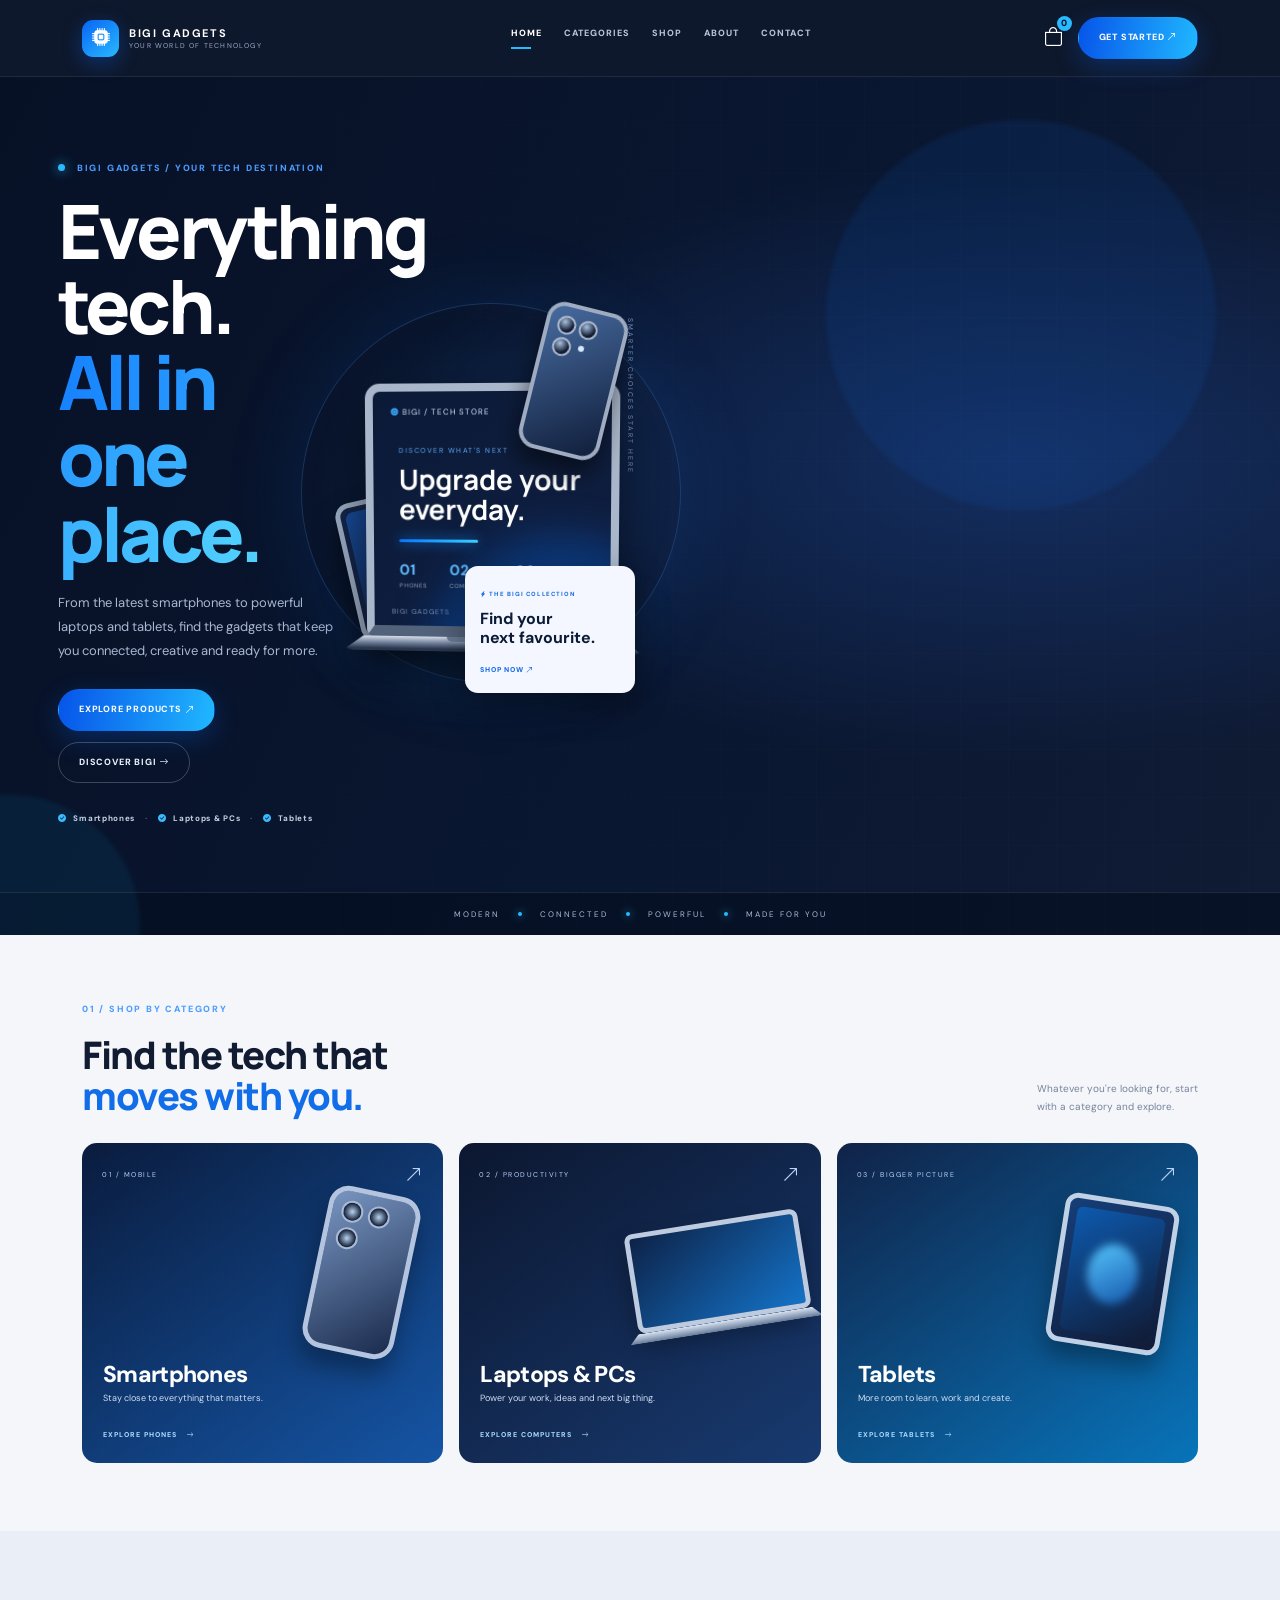
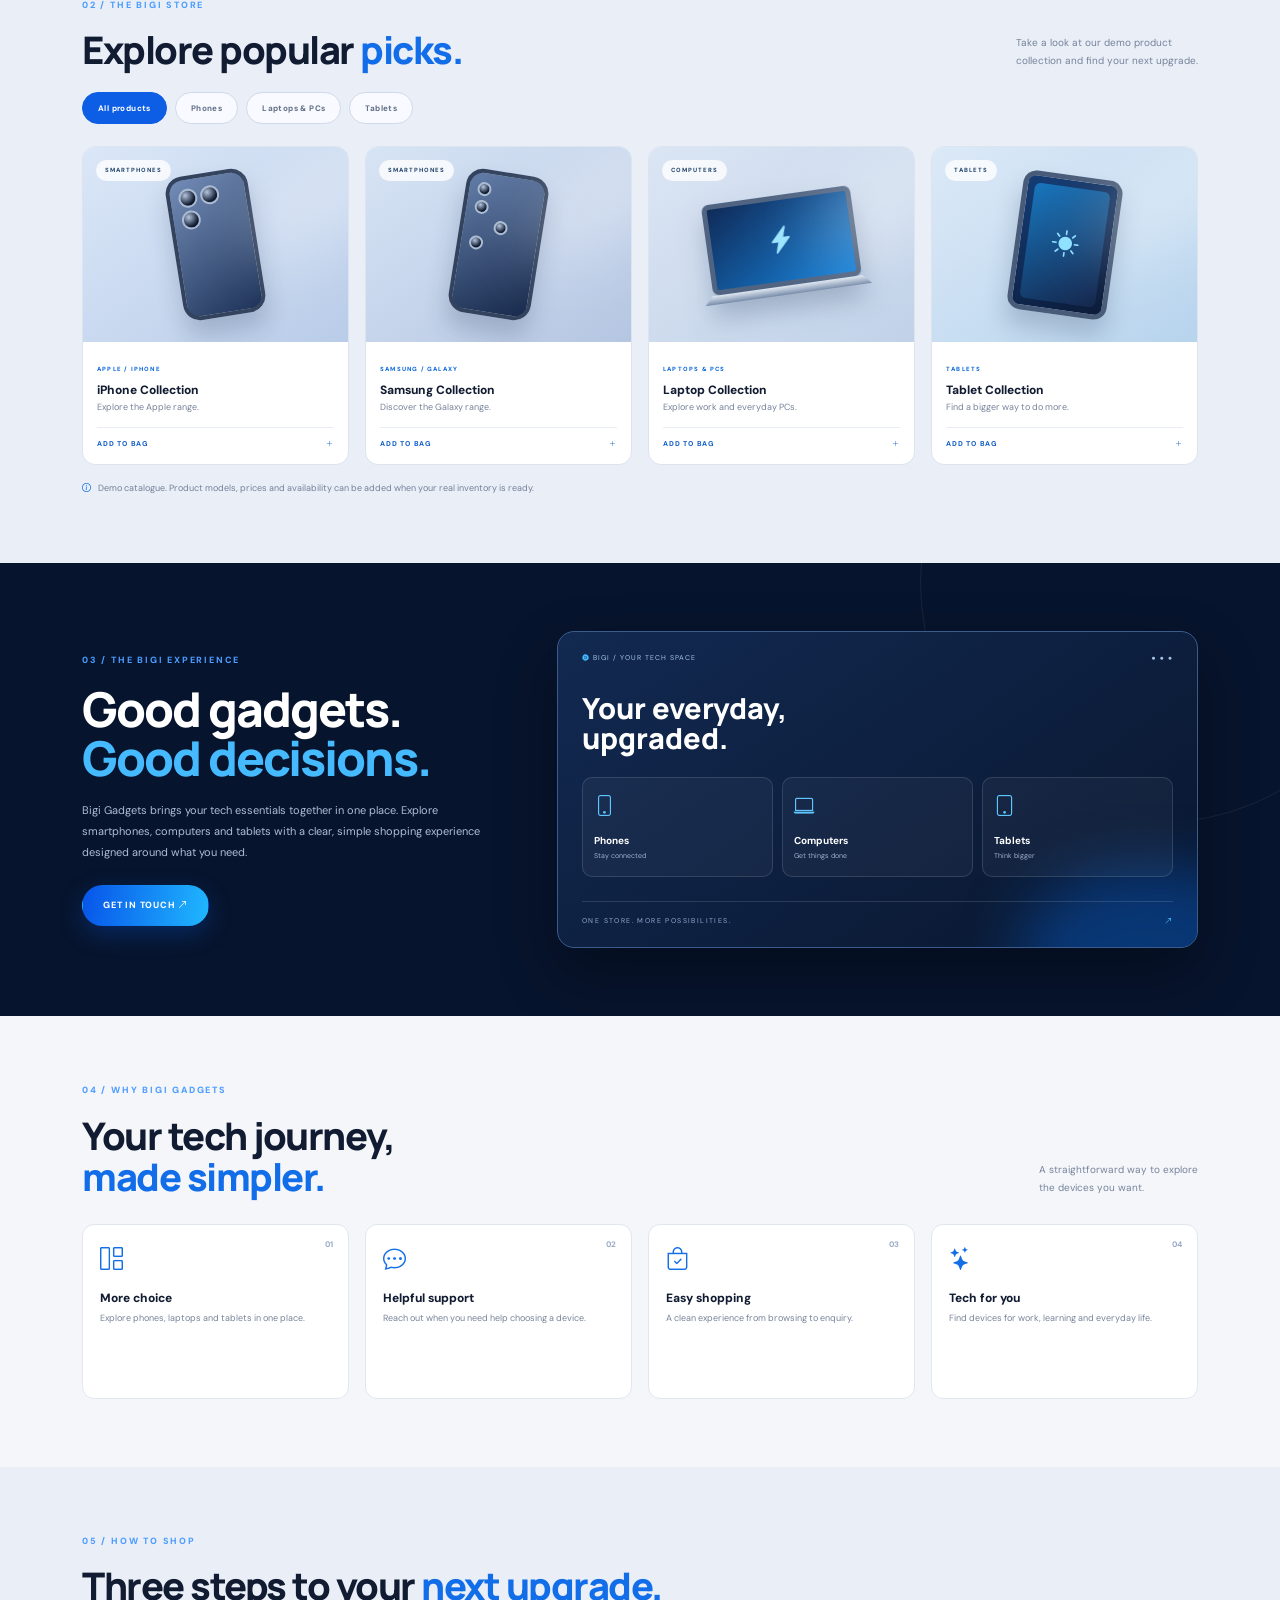
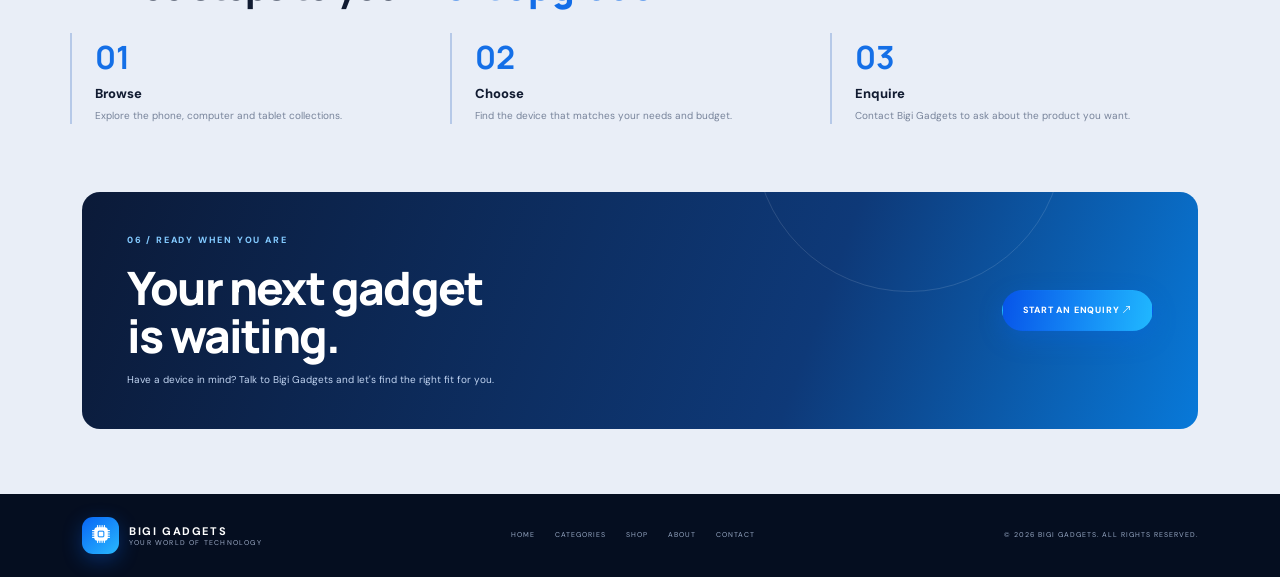
==== commit a70361a7: "Connect Bigi Gadgets homepage to category pages and cart" ====
--- a/index.html
+++ b/index.html
@@ -27,7 +27,7 @@
           <li class="nav-item"><a class="nav-link" href="#about">About</a></li>
           <li class="nav-item"><a class="nav-link" href="#contact">Contact</a></li>
         </ul>
-        <div class="nav-actions"><a class="cart-link" href="#products" aria-label="Shopping cart"><i class="bi bi-bag"></i><span id="cartCount">0</span></a><a class="btn btn-nav" href="#contact">GET STARTED <i class="bi bi-arrow-up-right"></i></a></div>
+        <div class="nav-actions"><a class="cart-link" href="cart.html" aria-label="Shopping cart"><i class="bi bi-bag"></i><span id="cartCount">0</span></a><a class="btn btn-nav" href="#contact">GET STARTED <i class="bi bi-arrow-up-right"></i></a></div>
       </div>
     </div>
   </nav>
@@ -66,9 +66,9 @@
   <div class="container">
     <div class="section-heading"><div><p class="eyebrow">01 / SHOP BY CATEGORY</p><h2>Find the tech that<br><span>moves with you.</span></h2></div><p>Whatever you're looking for, start<br class="d-none d-md-block"> with a category and explore.</p></div>
     <div class="row g-3 category-grid">
-      <div class="col-md-4"><a class="category-card cat-phone" href="#products" data-category-link="phones"><div class="category-top"><span>01 / MOBILE</span><i class="bi bi-arrow-up-right"></i></div><div class="category-device phone-visual"><span></span><i></i><b></b></div><div class="category-info"><h3>Smartphones</h3><p>Stay close to everything that matters.</p><span>EXPLORE PHONES <i class="bi bi-arrow-right"></i></span></div></a></div>
-      <div class="col-md-4"><a class="category-card cat-laptop" href="#products" data-category-link="computers"><div class="category-top"><span>02 / PRODUCTIVITY</span><i class="bi bi-arrow-up-right"></i></div><div class="category-device laptop-visual"><span></span><i></i></div><div class="category-info"><h3>Laptops & PCs</h3><p>Power your work, ideas and next big thing.</p><span>EXPLORE COMPUTERS <i class="bi bi-arrow-right"></i></span></div></a></div>
-      <div class="col-md-4"><a class="category-card cat-tablet" href="#products" data-category-link="tablets"><div class="category-top"><span>03 / BIGGER PICTURE</span><i class="bi bi-arrow-up-right"></i></div><div class="category-device tablet-visual"><span></span><i></i></div><div class="category-info"><h3>Tablets</h3><p>More room to learn, work and create.</p><span>EXPLORE TABLETS <i class="bi bi-arrow-right"></i></span></div></a></div>
+      <div class="col-md-4"><a class="category-card cat-phone" href="phones.html" data-category-link="phones"><div class="category-top"><span>01 / MOBILE</span><i class="bi bi-arrow-up-right"></i></div><div class="category-device phone-visual"><span></span><i></i><b></b></div><div class="category-info"><h3>Smartphones</h3><p>Stay close to everything that matters.</p><span>EXPLORE PHONES <i class="bi bi-arrow-right"></i></span></div></a></div>
+      <div class="col-md-4"><a class="category-card cat-laptop" href="laptops.html" data-category-link="computers"><div class="category-top"><span>02 / PRODUCTIVITY</span><i class="bi bi-arrow-up-right"></i></div><div class="category-device laptop-visual"><span></span><i></i></div><div class="category-info"><h3>Laptops & PCs</h3><p>Power your work, ideas and next big thing.</p><span>EXPLORE COMPUTERS <i class="bi bi-arrow-right"></i></span></div></a></div>
+      <div class="col-md-4"><a class="category-card cat-tablet" href="tablets.html" data-category-link="tablets"><div class="category-top"><span>03 / BIGGER PICTURE</span><i class="bi bi-arrow-up-right"></i></div><div class="category-device tablet-visual"><span></span><i></i></div><div class="category-info"><h3>Tablets</h3><p>More room to learn, work and create.</p><span>EXPLORE TABLETS <i class="bi bi-arrow-right"></i></span></div></a></div>
     </div>
   </div>
 </section>
@@ -111,12 +111,12 @@
   </div>
 </section>
 
-<section class="contact-section" id="contact"><div class="container"><div class="contact-panel"><div><p class="eyebrow">06 / READY WHEN YOU ARE</p><h2>Your next gadget<br>is waiting.</h2><p>Have a device in mind? Talk to Bigi Gadgets and let's find the right fit for you.</p></div><a class="btn btn-electric" href="mailto:?subject=Bigi%20Gadgets%20Product%20Enquiry">START AN ENQUIRY <i class="bi bi-arrow-up-right"></i></a><div class="contact-orbit"></div></div></div></section>
+<section class="contact-section" id="contact"><div class="container"><div class="contact-panel"><div><p class="eyebrow">06 / READY WHEN YOU ARE</p><h2>Your next gadget<br>is waiting.</h2><p>Have a device in mind? Talk to Bigi Gadgets and let's find the right fit for you.</p></div><a class="btn btn-electric" href="https://wa.me/2349046734309?text=Hello%20Bigi%20Gadgets%2C%20I%20want%20to%20make%20an%20enquiry.">START AN ENQUIRY <i class="bi bi-arrow-up-right"></i></a><div class="contact-orbit"></div></div></div></section>
 </main>
 
 <footer class="site-footer"><div class="container"><div class="footer-main"><a class="navbar-brand brand" href="#home"><span class="brand-mark"><i class="bi bi-cpu-fill"></i></span><span><strong>BIGI GADGETS</strong><small>YOUR WORLD OF TECHNOLOGY</small></span></a><div class="footer-links"><a href="#home">HOME</a><a href="#categories">CATEGORIES</a><a href="#products">SHOP</a><a href="#about">ABOUT</a><a href="#contact">CONTACT</a></div><p>© <span id="year"></span> BIGI GADGETS. ALL RIGHTS RESERVED.</p></div></div></footer>
 <div class="toast-message" id="toastMessage" role="status" aria-live="polite"><i class="bi bi-check-circle-fill"></i><span>Added to your demo bag</span></div>
 <script src="https://cdn.jsdelivr.net/npm/bootstrap@5.3.3/dist/js/bootstrap.bundle.min.js"></script>
-<script src="js/script.js"></script>
+<script src="js/script.js"></script><script src="js/store.js"></script>
 </body>
 </html>
--- a/css/style.css
+++ b/css/style.css
@@ -1,10 +1,11 @@
-:root{--paper:#f5f7fb;--blue:#2456c7;--blue-dark:#102c69;--blue-soft:#e3ebfb;--ink:#111d36;--muted:#6d7890;--line:#dfe5f0;--white:#fff}
-*{box-sizing:border-box}html{scroll-behavior:smooth;scroll-padding-top:90px}body{margin:0;background:var(--paper);color:var(--ink);font-family:"DM Sans",sans-serif;font-size:14px}a{color:inherit;text-decoration:none}.site-header{position:sticky;top:0;z-index:1000;background:rgba(245,247,251,.94);backdrop-filter:blur(14px);border-bottom:1px solid var(--line)}.navbar{min-height:72px}.brand{display:flex;align-items:center;gap:10px}.brand-symbol{width:36px;height:36px;border-radius:11px;background:var(--blue);color:white;display:grid;place-items:center;font-size:17px}.brand>span:last-child{display:flex;flex-direction:column;line-height:1.3}.brand strong{font-size:11px;letter-spacing:1.3px}.brand small{font-size:7px;letter-spacing:1.2px;color:var(--muted)}.navbar-nav{gap:19px}.nav-link{font-size:9px;font-weight:800;letter-spacing:1px;text-transform:uppercase;color:#47536a!important}.nav-link:hover,.nav-link.active{color:var(--blue)!important}.btn{border-radius:30px;padding:13px 19px;font-size:9px;font-weight:800;letter-spacing:.6px}.btn-primary-pill,.btn-blue{background:var(--blue);color:white}.btn-primary-pill:hover,.btn-blue:hover{background:var(--blue-dark);color:white}.btn-outline{border:1px solid #cfd8e8;color:var(--ink)}.btn-outline:hover{background:white;border-color:var(--blue)}.hero{position:relative;overflow:hidden;border-bottom:1px solid var(--line)}.hero-content{position:relative;z-index:1;min-height:500px;display:flex;align-items:center}.hero-glow{position:absolute;width:520px;height:520px;border-radius:50%;background:#e4ebfa;right:-40px;top:-90px}.eyebrow{font-size:9px;font-weight:800;letter-spacing:1.8px;color:var(--blue);margin-bottom:14px}.eyebrow span{display:inline-block;width:7px;height:7px;border-radius:50%;background:var(--blue);margin-right:7px}.hero-copy{padding:65px 0}.hero-copy h1{font-family:"Manrope",sans-serif;font-size:clamp(46px,6.3vw,76px);font-weight:800;line-height:.99;letter-spacing:-4px;margin:0 0 20px}.hero-copy h1 em{font-style:normal;color:var(--blue)}.hero-lead{max-width:440px;color:var(--muted);font-size:13px;line-height:1.8}.hero-buttons{display:flex;gap:10px;flex-wrap:wrap;margin-top:25px}.hero-points{display:flex;align-items:center;gap:10px;flex-wrap:wrap;margin-top:29px;font-size:8px;font-weight:800;letter-spacing:.8px;color:#5b6880}.hero-points i{color:var(--blue);margin-right:4px}.hero-points b{color:#aab7cc}.hero-visual{height:440px;position:relative;display:flex;align-items:center;justify-content:center}.hero-ring{position:absolute;width:350px;height:350px;border-radius:50%;border:1px solid #c6d5f2;background:linear-gradient(145deg,#dfe8fa,#cbdaf5)}.hero-device{position:absolute;border:5px solid #1b2941;box-shadow:0 24px 55px #12244a35}.device-back{width:160px;height:300px;border-radius:28px;background:linear-gradient(145deg,#9aa9c5,#344c78);transform:rotate(-15deg) translate(-38px,10px)}.camera{position:absolute;width:33px;height:33px;border-radius:50%;background:radial-gradient(circle at 35% 30%,#8495b3 0 15%,#111a2d 18% 65%,#53627c 68%);border:3px solid #aeb9cb}.camera-one{top:17px;left:16px}.camera-two{top:58px;left:16px}.camera-three{top:17px;left:58px}.device-logo{position:absolute;top:47%;left:44%;font-size:31px;color:#dce5f2}.device-front{width:154px;height:315px;border-radius:27px;background:linear-gradient(150deg,#244a8d,#101b37 65%,#406bb1);transform:rotate(12deg) translate(62px,12px);overflow:hidden}.screen-island{position:absolute;top:10px;left:50%;transform:translateX(-50%);width:62px;height:16px;border-radius:20px;background:#070c17}.screen-time{position:absolute;top:42px;left:17px;color:white;font-size:19px;font-weight:700}.screen-shape{position:absolute;inset:85px 12px 25px;border-radius:80px 30px 90px 25px;background:linear-gradient(145deg,#7fa8ee,#315a9f 48%,#12294f);opacity:.9}.screen-bottom{position:absolute;bottom:9px;left:50%;transform:translateX(-50%);height:4px;width:48px;border-radius:5px;background:#d8e2f4}.hero-sticker{position:absolute;right:0;bottom:65px;background:#fff;border:1px solid var(--line);border-radius:15px;padding:16px 19px;width:175px;box-shadow:0 12px 30px #10244a17}.hero-sticker span{display:block;font-size:7px;letter-spacing:1.4px;color:var(--blue);font-weight:800;margin-bottom:7px}.hero-sticker strong{font-size:14px;line-height:1.35}.hero-sticker i{position:absolute;right:17px;bottom:16px;color:var(--blue)}.hero-caption{position:absolute;top:45px;right:4px;writing-mode:vertical-rl;font-size:7px;letter-spacing:2px;color:#7c8eae;font-weight:800}
-.intro-strip{padding:38px 0;background:#eaf0fb;border-bottom:1px solid var(--line)}.intro-strip h2{font-size:28px;line-height:1.05;font-weight:800;letter-spacing:-1.3px;margin:0}.intro-strip h2 span{color:var(--blue)}.intro-text{max-width:680px;margin:0 0 0 auto;color:var(--muted);font-size:12px;line-height:1.9}.section-pad{padding:56px 0}.section-heading{margin-bottom:23px}.section-heading h2{font-size:29px;font-weight:800;letter-spacing:-1.3px;margin:0}.section-heading>p{font-size:10px;line-height:1.7;color:var(--muted);margin:0}.collection-card{height:250px;border-radius:17px;position:relative;display:block;overflow:hidden;padding:28px;color:white;transition:transform .25s,box-shadow .25s}.collection-card:hover{transform:translateY(-5px);box-shadow:0 20px 38px #102b6625;color:white}.iphone-card{background:linear-gradient(120deg,#152c5a,#2759ad 65%,#7598d8)}.samsung-card{background:linear-gradient(120deg,#0d1932,#263e70 65%,#607da9)}.collection-copy{position:relative;z-index:2;max-width:235px}.collection-label{font-size:7px;letter-spacing:1.6px;font-weight:800;color:#d2def7}.collection-copy h3{font-size:35px;font-weight:800;letter-spacing:-1.5px;margin:12px 0 4px}.collection-copy p{font-size:10px;color:#d7e2f7;max-width:190px}.collection-link{display:inline-block;margin-top:16px;font-size:8px;font-weight:800;letter-spacing:.8px;border-bottom:1px solid #ffffff88;padding-bottom:5px}.collection-number{position:absolute;right:23px;top:19px;font-size:9px;letter-spacing:2px;color:#ffffff85}.collection-phone{position:absolute;width:130px;height:210px;border:5px solid #d3dced;border-radius:26px;right:44px;bottom:-37px;transform:rotate(15deg);box-shadow:0 18px 30px #08152c65}.iphone-phone{background:linear-gradient(145deg,#829ac1,#263e6b)}.iphone-phone span{position:absolute;top:45%;left:48%;color:#e5ebf5;font-size:24px}.lens{position:absolute;width:30px;height:30px;border-radius:50%;background:radial-gradient(circle at 35% 30%,#8796b0,#0b1427 65%);border:3px solid #9baac3}.l1{top:14px;left:13px}.l2{top:49px;left:13px}.l3{top:14px;left:48px}.samsung-phone{position:absolute;width:125px;height:215px;border-radius:25px;border:5px solid #aebbd1;background:linear-gradient(150deg,#314d7e,#111d3b);right:42px;bottom:-39px;transform:rotate(-13deg);box-shadow:0 18px 30px #08152c65}.s-lens{position:absolute;left:13px;width:23px;height:23px;border-radius:50%;background:radial-gradient(circle at 35% 30%,#8b9cb6,#10182b 65%);border:2px solid #91a0b9}.s1{top:17px}.s2{top:47px}.s3{top:77px}.s4{top:107px}
-.product-card{height:100%;border:1px solid var(--line);border-radius:14px;overflow:hidden;background:white;transition:transform .25s,box-shadow .25s}.product-card:hover{transform:translateY(-4px);box-shadow:0 15px 28px #12244a12}.product-image{height:175px;position:relative;display:flex;align-items:center;justify-content:center;overflow:hidden}.product-image-one{background:linear-gradient(145deg,#e6ecf6,#cbd7eb)}.product-image-two{background:linear-gradient(145deg,#e4eafa,#b9c9e3)}.product-image-three{background:linear-gradient(145deg,#e8eaf2,#d0d6e5)}.product-image-four{background:linear-gradient(145deg,#dfe7f5,#b8c8e0)}.product-tag{position:absolute;top:12px;left:12px;border-radius:20px;padding:6px 9px;background:#ffffffc9;color:var(--blue-dark);font-size:7px;font-weight:800;letter-spacing:1px}.mini-phone{position:relative;width:83px;height:145px;border:4px solid #293750;border-radius:17px;box-shadow:0 15px 25px #17294b35}.mini-iphone{background:linear-gradient(145deg,#6c83aa,#192c50);transform:rotate(-9deg)}.mini-iphone i{position:absolute;width:19px;height:19px;border-radius:50%;background:radial-gradient(circle at 35% 30%,#9aabc6,#111a2d 65%);border:2px solid #a8b7cc;top:9px;left:8px}.mini-iphone i:nth-child(2){top:31px}.mini-iphone i:nth-child(3){top:9px;left:30px}.mini-samsung{background:linear-gradient(145deg,#657da8,#17294b);transform:rotate(9deg)}.mini-samsung i{position:absolute;width:14px;height:14px;border-radius:50%;background:radial-gradient(circle at 35% 30%,#a7b5cb,#111a2d 65%);border:2px solid #a8b7cc;left:8px;top:10px}.mini-samsung i:nth-child(2){top:29px}.mini-samsung i:nth-child(3){top:48px}.mini-samsung i:nth-child(4){top:67px}.light-phone{background:linear-gradient(145deg,#c9d3e2,#7188aa)}.graphite{background:linear-gradient(145deg,#485a78,#0f1c34)}.product-info{padding:13px}.product-info h3{font-size:11px;font-weight:800;margin:0 0 4px}.product-info p{font-size:9px;color:var(--muted);margin:0 0 13px}.product-info a{font-size:8px;font-weight:800;letter-spacing:.6px;color:var(--blue)}.demo-note{font-size:9px;color:var(--muted);margin:14px 0 0}.demo-note i{color:var(--blue);margin-right:5px}
-.why-section{background:#eaf0fb}.why-copy h2{font-size:clamp(32px,4vw,46px);font-weight:800;line-height:1.02;letter-spacing:-2px;margin:0 0 14px}.why-copy h2 span{color:var(--blue)}.why-copy>p:not(.eyebrow){font-size:11px;line-height:1.8;color:var(--muted);max-width:300px}.text-link{display:inline-block;margin-top:12px;font-size:8px;font-weight:800;letter-spacing:.7px;border-bottom:1px solid var(--blue);padding-bottom:6px}.why-panel{background:#14284e;color:white;border-radius:17px;padding:23px 27px;box-shadow:0 18px 38px #14284e22}.why-panel-top{display:flex;justify-content:space-between;font-size:8px;letter-spacing:1.2px;color:#aabce0;margin-bottom:10px}.why-panel-top i{color:#9cb7ee}.why-feature{display:grid;grid-template-columns:35px 1fr 35px;gap:12px;align-items:center;padding:18px 0;border-bottom:1px solid #ffffff20}.why-feature>span{font-family:"Manrope",sans-serif;font-size:20px;font-weight:800;color:#8eafea}.why-feature h3{font-size:12px;font-weight:800;margin:0 0 4px}.why-feature p{font-size:9px;color:#bac8e0;margin:0}.why-feature>i{font-size:20px;color:#9cb7ee;text-align:right}.why-bottom{font-size:7px;letter-spacing:1.7px;color:#9cb7ee;margin-top:17px}
-.steps-section{padding:40px 0}.steps-section h2{font-size:26px;font-weight:800;line-height:1.08;letter-spacing:-1px}.steps>div{border-left:1px solid #cbd5e5;padding-left:22px}.steps strong{font-size:30px;color:var(--blue);font-weight:800}.steps h3{font-size:11px;font-weight:800;margin:5px 0}.steps p{font-size:9px;color:var(--muted);line-height:1.6;margin:0}
-.contact-section{padding:48px 0;background:var(--blue);color:white;position:relative;overflow:hidden}.contact-section:after{content:"";position:absolute;width:360px;height:360px;border:1px solid #ffffff25;border-radius:50%;right:12%;top:-245px}.contact-section .eyebrow{color:#cbdcff}.contact-section h2{font-size:clamp(33px,4vw,48px);line-height:1.02;letter-spacing:-1.8px;font-weight:800;margin:0 0 12px}.contact-section p:not(.eyebrow){font-size:10px;color:#d5e1fa;margin:0}.contact-action{display:flex;align-items:flex-start;flex-direction:column;gap:17px}.btn-white{background:white;color:var(--blue-dark)}.btn-white:hover{background:#e9effa;color:var(--blue-dark)}.contact-action>span{font-size:8px;letter-spacing:1.3px;color:#d2def6}.contact-action b{padding:0 5px;color:#a9c1f0}
-.site-footer{padding:19px 0;border-top:1px solid var(--line)}.footer-brand{font-size:11px;font-weight:800;letter-spacing:1px;display:flex;align-items:center;gap:8px}.footer-brand .brand-symbol{width:28px;height:28px;font-size:13px;border-radius:8px}.footer-nav{display:flex;gap:23px}.footer-nav a,.site-footer p{font-size:8px;color:var(--muted);letter-spacing:.6px;margin:0}.site-footer p b{color:var(--blue);padding:0 4px}
-@media(max-width:991.98px){.navbar-collapse{padding:14px 0}.navbar-nav{gap:2px}.nav-link{padding:10px 0}.hero-content{min-height:auto}.hero-copy{padding:55px 0 10px}.hero-visual{height:390px}.hero-sticker{right:5%;bottom:40px}.hero-ring{width:320px;height:320px}.intro-text{margin:0}.collection-card{height:230px}.collection-phone,.samsung-phone{right:20px}.section-pad{padding:45px 0}}
-@media(max-width:575.98px){body{font-size:13px}.navbar{min-height:64px}.brand-symbol{width:32px;height:32px}.hero-copy{padding:43px 0 8px}.hero-copy h1{font-size:clamp(43px,12vw,58px);letter-spacing:-2.7px}.hero-lead{font-size:12px}.hero-points{font-size:7px;gap:7px;margin-top:22px}.hero-visual{height:325px;margin-top:0}.hero-ring{width:260px;height:260px}.device-back{width:125px;height:235px;transform:rotate(-15deg) translate(-29px,8px)}.device-front{width:120px;height:250px;transform:rotate(12deg) translate(46px,8px)}.camera{width:26px;height:26px}.camera-one{top:13px;left:12px}.camera-two{top:43px;left:12px}.camera-three{top:13px;left:42px}.device-logo{font-size:24px}.hero-sticker{width:145px;padding:12px;right:0;bottom:23px}.hero-sticker strong{font-size:12px}.hero-caption{top:16px;right:0;font-size:6px}.intro-strip{padding:29px 0}.intro-strip h2{font-size:25px}.intro-text{font-size:11px;line-height:1.7}.section-pad{padding:37px 0}.section-heading h2{font-size:24px}.section-heading>p{font-size:9px}.collection-card{height:205px;padding:19px}.collection-copy h3{font-size:29px}.collection-copy p{font-size:9px;max-width:140px}.collection-label{font-size:6px}.collection-link{font-size:7px;margin-top:10px}.collection-phone{width:92px;height:165px;right:5px;bottom:-35px}.samsung-phone{width:90px;height:165px;right:7px;bottom:-35px}.lens{width:22px;height:22px}.l1{top:10px;left:9px}.l2{top:35px;left:9px}.l3{top:10px;left:34px}.s-lens{width:17px;height:17px;left:9px}.s1{top:12px}.s2{top:34px}.s3{top:56px}.s4{top:78px}.collection-number{right:14px;top:13px}.product-image{height:135px}.mini-phone{transform:scale(.82) rotate(-8deg)}.product-info{padding:10px}.product-info h3{font-size:9px}.product-info p{font-size:8px;min-height:24px}.product-info a{font-size:7px}.product-tag{font-size:6px;top:8px;left:8px}.why-copy h2{font-size:36px}.why-panel{padding:18px}.why-feature{grid-template-columns:27px 1fr 25px;gap:8px;padding:14px 0}.why-feature h3{font-size:11px}.why-feature p{font-size:8px}.why-feature>span{font-size:17px}.steps-section h2{font-size:24px}.steps>div{padding-left:15px}.steps strong{font-size:25px}.contact-section{padding:38px 0}.contact-action{align-items:flex-start}.footer-nav{gap:12px}.footer-nav a,.site-footer p{font-size:7px}.site-footer .container{justify-content:center!important;text-align:center}.footer-brand{width:100%;justify-content:center}}
+:root{--navy:#071126;--navy2:#0c1b3b;--blue:#0865f5;--cyan:#29b9ff;--ink:#111b31;--muted:#77839a;--paper:#f4f6fa;--line:#e1e6ef}
+*{box-sizing:border-box}html{scroll-behavior:smooth;scroll-padding-top:85px}body{margin:0;background:var(--paper);color:var(--ink);font-family:"DM Sans",sans-serif;font-size:14px}a{text-decoration:none;color:inherit}.site-header{position:sticky;top:0;z-index:1000;background:rgba(7,17,38,.97);border-bottom:1px solid #ffffff14;backdrop-filter:blur(16px)}.navbar{min-height:76px}.brand{display:flex;align-items:center;gap:10px;color:white!important}.brand-mark{width:37px;height:37px;display:grid;place-items:center;border-radius:11px;background:linear-gradient(140deg,var(--blue),var(--cyan));color:#fff;font-size:18px;box-shadow:0 6px 20px #0865f555}.brand>span:last-child{display:flex;flex-direction:column;line-height:1.3}.brand strong{font-size:11px;letter-spacing:1.6px}.brand small{font-size:7px;letter-spacing:1.2px;color:#9caac5}.navbar-nav{gap:22px}.nav-link{font-size:9px;font-weight:800;letter-spacing:1px;text-transform:uppercase;color:#b9c4d8!important;padding:10px 0!important}.nav-link:hover,.nav-link.active{color:#fff!important}.nav-link.active:after{content:"";display:block;width:20px;height:2px;background:var(--cyan);margin-top:7px}.nav-actions{display:flex;align-items:center;gap:15px}.cart-link{position:relative;color:white;font-size:19px}.cart-link span{position:absolute;top:-8px;right:-9px;background:var(--cyan);color:#071126;width:15px;height:15px;border-radius:50%;font-size:9px;font-weight:800;display:grid;place-items:center}.btn{border-radius:30px;padding:13px 20px;font-size:9px;font-weight:800;letter-spacing:.8px}.btn-nav,.btn-electric{background:linear-gradient(100deg,#0754e9,#20b8ff);color:#fff;box-shadow:0 8px 24px #0865f544}.btn-nav:hover,.btn-electric:hover{color:#fff;filter:brightness(1.12);transform:translateY(-1px)}.navbar-toggler{border-color:#ffffff55}.navbar-toggler-icon{filter:invert(1)}
+.hero{position:relative;overflow:hidden;background:radial-gradient(ellipse at 80% 45%,#142e60 0,transparent 45%),linear-gradient(115deg,#071126,#0a1731 58%,#101b34);color:white}.hero-grid{position:absolute;inset:0;background-image:linear-gradient(#ffffff08 1px,transparent 1px),linear-gradient(90deg,#ffffff08 1px,transparent 1px);background-size:48px 48px;mask-image:linear-gradient(90deg,transparent,#000 75%);opacity:.35}.hero-orb{position:absolute;border-radius:50%;filter:blur(2px);pointer-events:none}.orb-one{width:390px;height:390px;right:5%;top:5%;background:#1269e51a}.orb-two{width:260px;height:260px;left:-120px;bottom:-120px;background:#14b9ff13}.hero-inner{position:relative;z-index:1;padding:65px 0 48px;min-height:570px;display:flex;align-items:center}.hero-copy{padding:20px 0}.eyebrow{font-size:9px;font-weight:800;letter-spacing:1.8px;color:#4c9cff;margin-bottom:17px}.eyebrow span{display:inline-block;width:7px;height:7px;border-radius:50%;background:var(--cyan);margin-right:8px;box-shadow:0 0 12px var(--cyan)}.hero-copy h1{font-family:"Manrope",sans-serif;font-size:clamp(46px,6vw,75px);line-height:1.01;font-weight:800;letter-spacing:-3.8px;margin:0 0 20px}.hero-copy h1 span{background:linear-gradient(90deg,#1682ff,#52d2ff);background-clip:text;-webkit-background-clip:text;color:transparent}.hero-lead{max-width:460px;color:#aab8d0;font-size:13px;line-height:1.85}.hero-actions{display:flex;gap:11px;flex-wrap:wrap;margin-top:26px}.btn-ghost{border:1px solid #ffffff38;color:#eaf2ff}.btn-ghost:hover{background:#ffffff12;color:white}.hero-trust{display:flex;align-items:center;gap:10px;flex-wrap:wrap;margin-top:29px;font-size:8px;font-weight:800;letter-spacing:.7px;color:#c3cee0}.hero-trust i{color:#3abaff;margin-right:4px}.hero-trust b{color:#50617d}
+.hero-art{height:430px;position:relative;display:flex;align-items:center;justify-content:center}.art-halo{position:absolute;width:380px;height:380px;border:1px solid #3e80d64a;border-radius:50%;background:radial-gradient(circle,#1676df26,transparent 68%);box-shadow:0 0 80px #0c70ec25}.desk-glow{position:absolute;bottom:40px;width:95%;height:65px;background:#168cff30;filter:blur(30px);border-radius:50%}.laptop{position:absolute;z-index:2;width:min(440px,88%);bottom:54px;transform:perspective(900px) rotateX(-4deg) rotateY(-5deg);filter:drop-shadow(0 25px 25px #0008)}.laptop-screen{height:255px;border:8px solid #aab7ca;border-bottom:11px solid #52627b;border-radius:15px 15px 7px 7px;background:linear-gradient(145deg,#0b1a37,#101f42);padding:14px 18px;position:relative;overflow:hidden}.laptop-screen:after{content:"";position:absolute;width:260px;height:260px;border-radius:50%;right:-80px;bottom:-170px;background:#0875ff55;filter:blur(22px)}.screen-top{display:flex;justify-content:space-between;color:#9eb3d4;font-size:8px;letter-spacing:1px}.tiny-brand{color:#dbe9ff}.tiny-brand i{color:#39aaff}.screen-dots{letter-spacing:3px}.screen-content{position:relative;z-index:1;margin:28px 0 0 8px;display:flex;flex-direction:column}.screen-content small{font-size:7px;letter-spacing:1.5px;color:#5dafff}.screen-content strong{font-family:"Manrope",sans-serif;font-size:28px;line-height:1.1;margin-top:7px}.screen-line{width:80px;height:3px;border-radius:4px;background:linear-gradient(90deg,#0875ff,#3acfff);margin-top:15px;box-shadow:0 0 13px #168dff}.screen-stats{display:flex;gap:22px;margin-top:17px}.screen-stats div{display:flex;flex-direction:column}.screen-stats b{font-size:15px;color:#60baff}.screen-stats small{font-size:6px;color:#9aabc6;letter-spacing:1px}.screen-bottom{position:absolute;bottom:9px;left:18px;right:18px;display:flex;justify-content:space-between;color:#7f94b7;font-size:7px;letter-spacing:1px}.screen-bottom i{color:#4bbcff}.laptop-base{height:15px;margin:0 -25px;background:linear-gradient(#d6deea,#71809a 45%,#28354c 85%);clip-path:polygon(7% 0,93% 0,100% 100%,0 100%);border-radius:0 0 10px 10px}.laptop-base:after{content:"";display:block;margin:auto;width:90px;height:5px;background:#697993;border-radius:0 0 7px 7px}.floating-phone{position:absolute;z-index:3;width:83px;height:150px;right:7%;top:28px;border:4px solid #9eabc0;border-radius:18px;background:linear-gradient(145deg,#476b9f,#101e3b);transform:rotate(14deg);box-shadow:0 14px 25px #0008}.phone-camera{position:absolute;width:19px;height:19px;border:2px solid #aebbd0;border-radius:50%;background:radial-gradient(circle at 35% 30%,#a9c1df,#101a30 65%);left:8px}.pc1{top:9px}.pc2{top:31px}.pc3{top:9px;left:30px}.phone-flash{position:absolute;top:35px;left:34px;width:6px;height:6px;background:#d8e9ff;border-radius:50%}.floating-tablet{position:absolute;z-index:1;left:0;bottom:75px;width:105px;height:140px;border:5px solid #9baac2;border-radius:14px;background:#132448;transform:rotate(-13deg);box-shadow:0 16px 26px #0008;padding:5px}.tablet-screen{height:100%;border-radius:7px;background:linear-gradient(145deg,#164b9b,#111b35);display:flex;flex-direction:column;align-items:center;justify-content:center;color:#b5d8ff;gap:7px}.tablet-screen i{font-size:29px;color:#45baff}.tablet-screen span{font-size:6px;letter-spacing:1px}.hero-float-card{position:absolute;z-index:4;right:0;bottom:15px;width:170px;padding:15px;background:#f4f7ff;color:#0b1a35;border-radius:13px;box-shadow:0 12px 35px #0005}.hero-float-card span{font-size:6px;letter-spacing:1.1px;color:#176ce0;font-weight:800}.hero-float-card strong{display:block;font-size:16px;line-height:1.2;margin:7px 0 10px}.hero-float-card a{font-size:7px;letter-spacing:.8px;color:#1268e8;font-weight:800}.art-caption{position:absolute;right:0;top:40px;writing-mode:vertical-rl;font-size:7px;letter-spacing:2px;color:#7e9ac5}.hero-bottom{border-top:1px solid #ffffff18;padding:15px 0;background:#050e20aa}.hero-bottom .container{display:flex;align-items:center;justify-content:center;gap:18px;color:#aabbd5;font-size:8px;letter-spacing:2px}.hero-bottom i{width:4px;height:4px;border-radius:50%;background:#28baff;box-shadow:0 0 9px #28baff}
+.section-space{padding:68px 0}.section-heading{display:flex;align-items:flex-end;justify-content:space-between;gap:20px;margin-bottom:27px}.section-heading h2{font-family:"Manrope",sans-serif;font-size:clamp(27px,3vw,38px);font-weight:800;line-height:1.08;letter-spacing:-1.5px;margin:0}.section-heading h2 span{color:#126de8}.section-heading>p{font-size:10px;line-height:1.8;color:var(--muted);margin:0}.category-section{background:#f4f6fa}.category-card{height:320px;display:block;position:relative;overflow:hidden;border-radius:15px;padding:20px;color:#fff;transition:transform .25s,box-shadow .25s}.category-card:hover{transform:translateY(-5px);color:white;box-shadow:0 18px 35px #0711262b}.cat-phone{background:linear-gradient(145deg,#0a1c3e,#1555a5)}.cat-laptop{background:linear-gradient(145deg,#0c1730,#183a70)}.cat-tablet{background:linear-gradient(145deg,#102348,#0874ba)}.category-top{display:flex;justify-content:space-between;align-items:center;font-size:7px;letter-spacing:1.5px;color:#b9d4fa}.category-top i{font-size:17px}.category-device{position:absolute;top:48px;right:22px;width:130px;height:160px}.phone-visual{width:93px;height:165px;right:35px;top:47px;border:5px solid #b4c4df;border-radius:20px;background:linear-gradient(140deg,#7895c1,#1a2b4d);transform:rotate(12deg);box-shadow:0 16px 25px #0005}.phone-visual span{position:absolute;top:9px;left:9px;width:22px;height:22px;border-radius:50%;background:radial-gradient(circle,#b8d5f2,#111b32 70%);border:2px solid #a9bad4}.phone-visual i{position:absolute;top:36px;left:9px;width:22px;height:22px;border-radius:50%;background:radial-gradient(circle,#b8d5f2,#111b32 70%);border:2px solid #a9bad4}.phone-visual b{position:absolute;top:9px;left:36px;width:22px;height:22px;border-radius:50%;background:radial-gradient(circle,#b8d5f2,#111b32 70%);border:2px solid #a9bad4}.laptop-visual{width:175px;height:112px;right:15px;top:78px;transform:rotate(-9deg)}.laptop-visual span{display:block;height:100px;border:5px solid #bdcbe1;border-radius:8px;background:linear-gradient(145deg,#0d2349,#1472c7);box-shadow:0 14px 25px #0005}.laptop-visual i{display:block;height:10px;margin:0 -10px;background:linear-gradient(#dbe5f3,#637897);clip-path:polygon(5% 0,95% 0,100% 100%,0 100%)}.tablet-visual{width:115px;height:150px;right:28px;top:56px;border:5px solid #c0d0e5;border-radius:13px;background:linear-gradient(145deg,#163e79,#101b37);transform:rotate(9deg);box-shadow:0 14px 25px #0005}.tablet-visual span{position:absolute;inset:8px;border-radius:6px;background:linear-gradient(145deg,#0d5aaf,#101b35)}.tablet-visual i{position:absolute;inset:40px 27px;border-radius:50%;background:linear-gradient(145deg,#58c9ff,#1253aa);filter:blur(4px)}.category-info{position:absolute;left:21px;right:18px;bottom:20px}.category-info h3{font-size:23px;font-weight:800;letter-spacing:-.7px;margin:0 0 4px}.category-info p{font-size:9px;color:#d0def4;margin:0 0 16px}.category-info>span{font-size:7px;font-weight:800;letter-spacing:1px;color:#a8d9ff}.category-info>span i{margin-left:7px}
+.products-section{background:#e9eef7}.filter-row{display:flex;gap:8px;flex-wrap:wrap;margin:-5px 0 22px}.filter-btn{border:1px solid #d1daea;background:#f8faff;color:#65728a;border-radius:25px;padding:9px 15px;font-size:8px;font-weight:800;letter-spacing:.4px}.filter-btn.active,.filter-btn:hover{background:#0d5ee4;border-color:#0d5ee4;color:white}.product-card{height:100%;background:#fff;border:1px solid #dce4f0;border-radius:13px;overflow:hidden;transition:transform .25s,box-shadow .25s}.product-card:hover{transform:translateY(-4px);box-shadow:0 15px 28px #10244a16}.product-art{height:195px;position:relative;display:flex;align-items:center;justify-content:center;overflow:hidden}.art-iphone{background:linear-gradient(145deg,#dbe7f8,#b9cce8)}.art-galaxy{background:linear-gradient(145deg,#d7e4f5,#b5c6e2)}.art-laptop{background:linear-gradient(145deg,#dbe5f4,#c1d2e8)}.art-tablet{background:linear-gradient(145deg,#dce9f7,#b7d4ed)}.product-label{position:absolute;top:13px;left:13px;background:#ffffffc9;color:#24466f;padding:6px 9px;border-radius:20px;font-size:6px;letter-spacing:1px;font-weight:800}.product-phone{position:relative;width:83px;height:145px;border:4px solid #33435e;border-radius:17px;box-shadow:0 16px 23px #17294b35}.iphone-demo{background:linear-gradient(145deg,#738db8,#1c3157);transform:rotate(-9deg)}.galaxy-demo{background:linear-gradient(145deg,#627da9,#17294b);transform:rotate(9deg)}.product-phone i{position:absolute;width:19px;height:19px;border-radius:50%;background:radial-gradient(circle at 35% 30%,#b3c5df,#101b30 65%);border:2px solid #aabbd2;top:9px;left:8px}.product-phone i:nth-child(2){top:31px}.product-phone i:nth-child(3){top:9px;left:30px}.galaxy-demo i{width:14px;height:14px}.galaxy-demo i:nth-child(1){top:9px}.galaxy-demo i:nth-child(2){top:27px}.galaxy-demo i:nth-child(3){top:45px}.galaxy-demo i:nth-child(4){top:63px}.art-glint{position:absolute;width:170px;height:40px;background:#fff8;filter:blur(35px);transform:rotate(-35deg);top:25px;right:-70px}.product-laptop{width:150px;height:100px;transform:rotate(-8deg);filter:drop-shadow(0 14px 13px #243b5b45)}.product-laptop div{height:91px;border:5px solid #506482;border-radius:7px;background:linear-gradient(145deg,#102b59,#1681d8);display:grid;place-items:center;color:#9be3ff;font-size:27px}.product-laptop span{display:block;height:9px;margin:0 -9px;background:linear-gradient(#e0e8f2,#768ba9);clip-path:polygon(5% 0,95% 0,100% 100%,0 100%)}.product-tablet{width:100px;height:140px;border:5px solid #485b78;border-radius:13px;background:linear-gradient(145deg,#153d76,#0b1a37);padding:7px;transform:rotate(8deg);box-shadow:0 16px 23px #17294b35}.product-tablet div{height:100%;border-radius:6px;background:linear-gradient(145deg,#1775bd,#14254b);display:grid;place-items:center;color:#8ce0ff;font-size:27px}.product-details{padding:14px}.product-type{font-size:6px;letter-spacing:1.2px;color:#0b68db;font-weight:800}.product-details h3{font-size:12px;font-weight:800;margin:6px 0 3px}.product-details p{font-size:9px;color:var(--muted);margin:0 0 13px}.product-cta{width:100%;display:flex;justify-content:space-between;align-items:center;border:0;border-top:1px solid #e8edf4;background:transparent;padding:11px 0 0;color:#125ec8;font-size:7px;letter-spacing:.8px;font-weight:800}.product-cta:hover{color:#03a6ef}.demo-disclaimer{font-size:9px;color:#748198;margin:17px 0 0}.demo-disclaimer i{color:#116ce8;margin-right:5px}
+.feature-band{background:#07142d;color:#fff;position:relative;overflow:hidden}.feature-band:before{content:"";position:absolute;width:480px;height:480px;border:1px solid #ffffff12;border-radius:50%;right:-120px;top:-220px}.feature-band h2{font-family:"Manrope",sans-serif;font-size:clamp(34px,4vw,48px);font-weight:800;line-height:1.03;letter-spacing:-2px;margin:0 0 17px}.feature-band h2 span{color:#45baff}.feature-intro{font-size:11px;line-height:1.9;color:#aebdd5;max-width:400px;margin-bottom:22px}.feature-dashboard{position:relative;background:linear-gradient(145deg,#122951,#09172f);border:1px solid #3b5b8c;border-radius:17px;padding:21px 24px;box-shadow:0 25px 60px #0005;overflow:hidden}.feature-dashboard:after{content:"";position:absolute;width:280px;height:180px;right:-100px;bottom:-100px;border-radius:50%;background:#0875ff55;filter:blur(30px)}.dashboard-head{display:flex;justify-content:space-between;color:#a6c3e8;font-size:7px;letter-spacing:1px}.dashboard-head i{color:#42baff}.dashboard-title{font-family:"Manrope",sans-serif;font-size:29px;font-weight:800;line-height:1.05;margin:29px 0 23px;position:relative;z-index:1}.dashboard-cards{display:grid;grid-template-columns:repeat(3,1fr);gap:9px;position:relative;z-index:1}.dashboard-cards div{border:1px solid #ffffff20;background:#ffffff0a;border-radius:10px;padding:14px 11px;display:flex;flex-direction:column}.dashboard-cards i{font-size:21px;color:#5fc6ff;margin-bottom:10px}.dashboard-cards b{font-size:10px}.dashboard-cards small{font-size:7px;color:#9fb2d0;margin-top:3px}.dashboard-footer{display:flex;justify-content:space-between;margin-top:24px;padding-top:14px;border-top:1px solid #ffffff20;color:#91a9ce;font-size:7px;letter-spacing:1.4px;position:relative;z-index:1}.dashboard-footer i{color:#4cbcff}
+.benefits-section{background:#f4f6fa}.benefit-card{height:100%;min-height:175px;background:white;border:1px solid var(--line);border-radius:12px;padding:17px;position:relative}.benefit-card>span{position:absolute;right:15px;top:13px;color:#9bacc7;font-size:8px;font-weight:800}.benefit-card>i{font-size:23px;color:#146fe7}.benefit-card h3{font-size:12px;font-weight:800;margin:15px 0 5px}.benefit-card p{font-size:9px;line-height:1.65;color:var(--muted);margin:0}.steps-section{background:#e9eef7}.steps-grid>div{border-left:2px solid #b6c9e8;padding-left:23px}.steps-grid strong{font-family:"Manrope",sans-serif;font-size:32px;color:#146fe7}.steps-grid h3{font-size:13px;font-weight:800;margin:5px 0}.steps-grid p{font-size:10px;color:var(--muted);line-height:1.7;margin:0}
+.contact-section{padding:0 0 65px;background:#e9eef7}.contact-panel{position:relative;overflow:hidden;border-radius:18px;background:linear-gradient(110deg,#0b1a38,#0e3978 65%,#0879d9);padding:42px 45px;display:flex;align-items:center;justify-content:space-between;gap:25px;color:#fff}.contact-panel .eyebrow{color:#83caff}.contact-panel h2{font-family:"Manrope",sans-serif;font-size:clamp(31px,4vw,46px);font-weight:800;line-height:1.04;letter-spacing:-1.8px;margin:0 0 12px;position:relative;z-index:1}.contact-panel p:not(.eyebrow){font-size:10px;color:#c1d4f1;margin:0;max-width:430px;position:relative;z-index:1}.contact-panel>.btn{position:relative;z-index:1;white-space:nowrap}.contact-orbit{position:absolute;width:310px;height:310px;border:1px solid #ffffff20;border-radius:50%;right:12%;top:-210px}.site-footer{background:#050e20;padding:23px 0;color:#fff}.footer-main{display:flex;align-items:center;justify-content:space-between;gap:20px}.footer-links{display:flex;gap:20px}.footer-links a,.footer-main>p{font-size:7px;letter-spacing:1px;color:#98a9c5;margin:0}.footer-links a:hover{color:#fff}.toast-message{position:fixed;z-index:2000;bottom:22px;left:50%;transform:translate(-50%,20px);opacity:0;pointer-events:none;background:#0d2145;color:#fff;border:1px solid #3d79c7;border-radius:30px;padding:12px 18px;font-size:10px;box-shadow:0 12px 30px #0004;transition:.25s}.toast-message i{color:#47c3ff;margin-right:8px}.toast-message.show{opacity:1;transform:translate(-50%,0)}
+@media(max-width:991.98px){.navbar-collapse{padding:14px 0}.navbar-nav{gap:5px}.nav-link.active:after{display:none}.nav-actions{padding:10px 0}.hero-inner{padding:50px 0 35px;min-height:auto}.hero-art{height:390px}.hero-copy{padding:10px 0}.floating-phone{right:8%;top:12px}.hero-float-card{right:2%;bottom:4px}.section-space{padding:55px 0}.category-card{height:290px}.contact-panel{padding:35px}.footer-main{flex-wrap:wrap}.footer-main>p{width:100%}}
+@media(max-width:575.98px){body{font-size:13px}.navbar{min-height:65px}.brand-mark{width:33px;height:33px}.hero-inner{padding:42px 0 24px}.hero-copy h1{font-size:clamp(42px,11vw,57px);letter-spacing:-2.7px}.hero-lead{font-size:11px}.hero-trust{font-size:7px;gap:7px}.hero-art{height:300px;margin-top:5px}.art-halo{width:270px;height:270px}.laptop{width:84%;bottom:43px}.laptop-screen{height:190px;padding:10px 12px;border-width:6px}.screen-content{margin-top:18px}.screen-content strong{font-size:21px}.screen-stats{gap:12px;margin-top:12px}.screen-stats b{font-size:12px}.floating-phone{width:63px;height:115px;right:4%;top:5px}.phone-camera{width:15px;height:15px}.pc1{top:7px}.pc2{top:25px}.pc3{top:7px;left:26px}.phone-flash{top:28px;left:29px}.floating-tablet{width:75px;height:105px;left:-5px;bottom:57px}.hero-float-card{width:135px;padding:11px;right:0;bottom:0}.hero-float-card strong{font-size:13px}.hero-float-card span{font-size:5px}.art-caption{font-size:5px;top:18px}.hero-bottom .container{gap:9px;font-size:6px;letter-spacing:1px}.section-space{padding:42px 0}.section-heading{align-items:flex-start;flex-direction:column;gap:10px;margin-bottom:21px}.section-heading h2{font-size:28px}.section-heading>p{font-size:9px}.category-card{height:245px;padding:14px}.category-device{transform:scale(.82);transform-origin:top right}.phone-visual{right:20px;top:42px}.laptop-visual{right:7px;top:67px}.tablet-visual{right:15px;top:50px}.category-info{left:15px;bottom:15px}.category-info h3{font-size:19px}.category-info p{font-size:8px;margin-bottom:11px}.category-info>span{font-size:6px}.filter-row{gap:6px}.filter-btn{padding:8px 11px;font-size:7px}.product-art{height:135px}.product-phone{transform:scale(.8) rotate(-9deg)}.galaxy-demo{transform:scale(.8) rotate(9deg)}.product-laptop{transform:scale(.8) rotate(-8deg)}.product-tablet{transform:scale(.8) rotate(8deg)}.product-label{top:8px;left:8px;font-size:5px;padding:5px 7px}.product-details{padding:10px}.product-details h3{font-size:10px}.product-details p{font-size:8px;min-height:24px;margin-bottom:10px}.product-cta{font-size:6px;padding-top:9px}.feature-band h2{font-size:37px}.feature-intro{font-size:10px}.feature-dashboard{padding:16px}.dashboard-title{font-size:24px;margin:22px 0 17px}.dashboard-cards{gap:6px}.dashboard-cards div{padding:10px 7px}.dashboard-cards i{font-size:18px}.dashboard-cards b{font-size:8px}.dashboard-cards small{font-size:6px}.benefit-card{min-height:155px;padding:13px}.benefit-card h3{font-size:10px}.benefit-card p{font-size:8px}.benefit-card>i{font-size:20px}.steps-grid>div{padding-left:15px}.steps-grid strong{font-size:27px}.contact-section{padding-bottom:42px}.contact-panel{padding:27px 21px;align-items:flex-start;flex-direction:column}.contact-panel h2{font-size:36px}.contact-panel p:not(.eyebrow){font-size:9px}.footer-main{justify-content:center;text-align:center}.footer-main .brand{justify-content:center;width:100%}.footer-links{justify-content:center;gap:12px;flex-wrap:wrap}.footer-links a{font-size:6px}.footer-main>p{font-size:6px}.toast-message{width:max-content;max-width:90%;font-size:9px}}
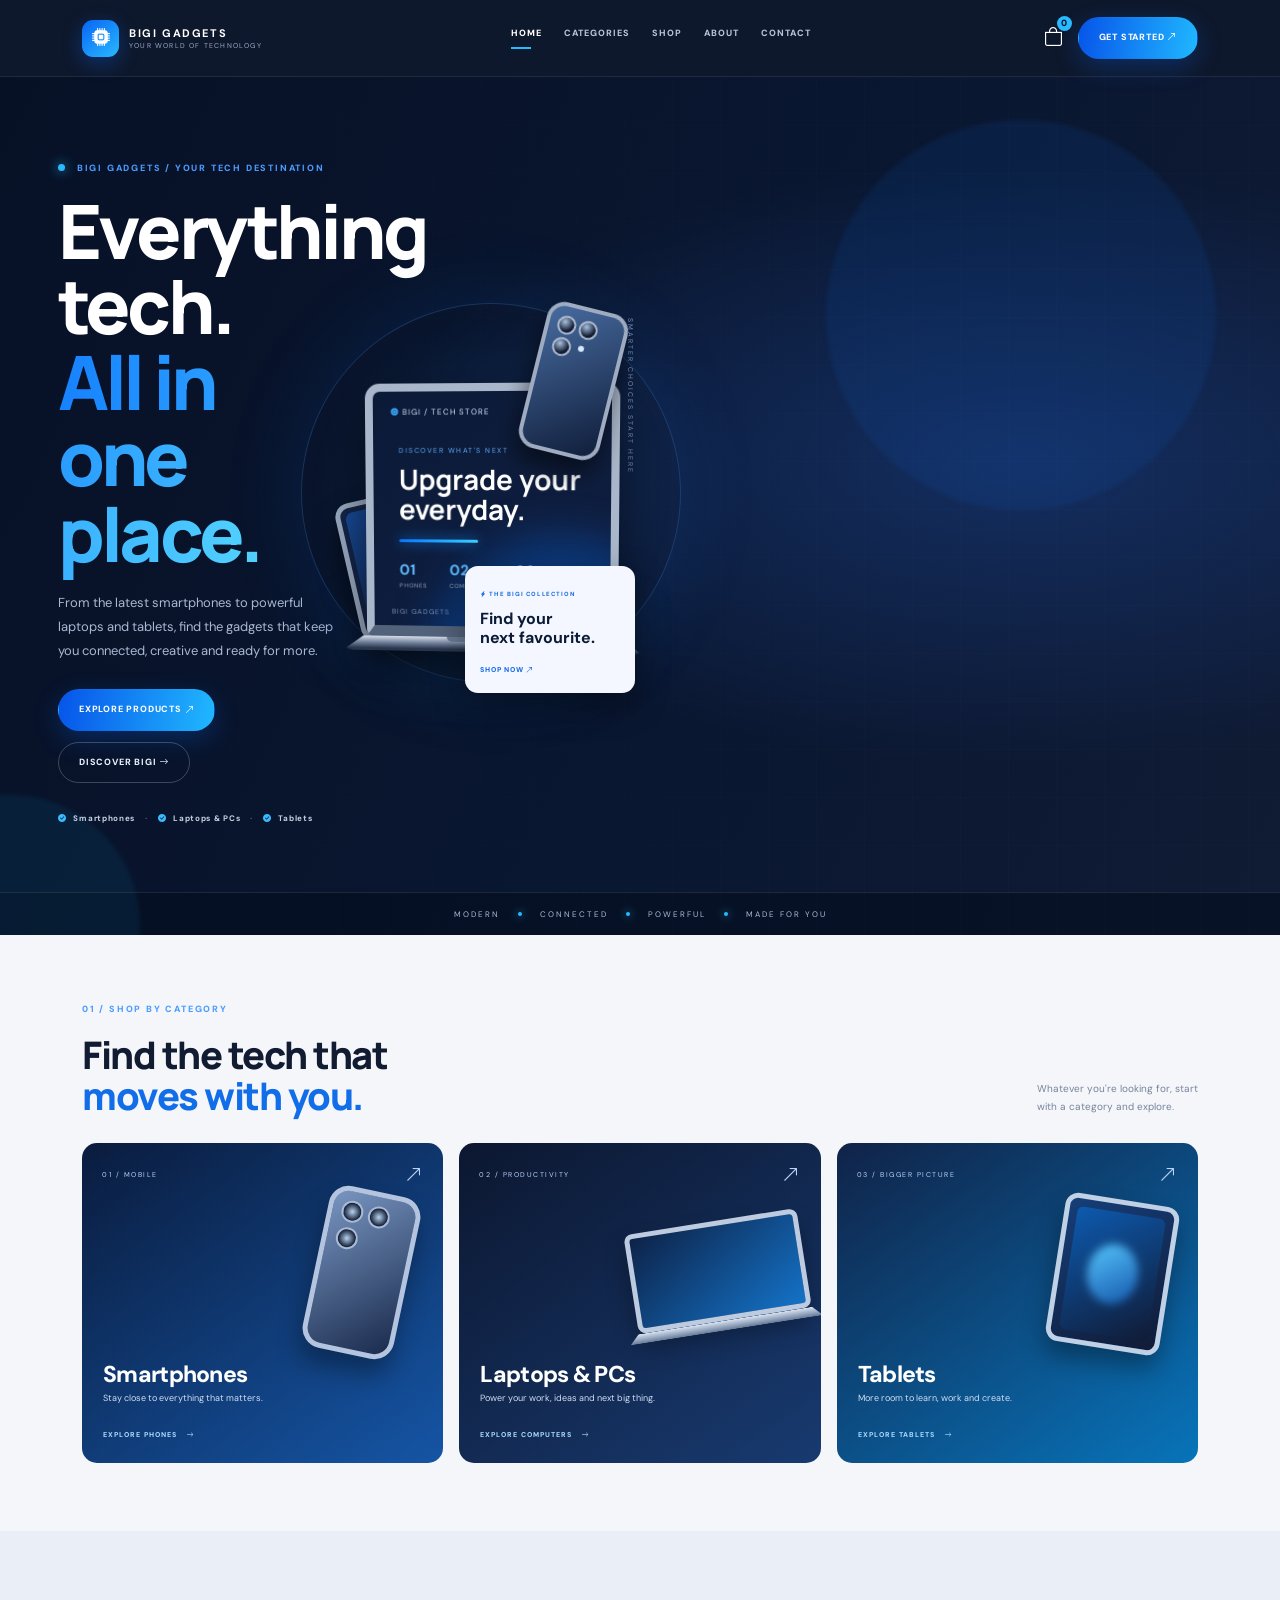
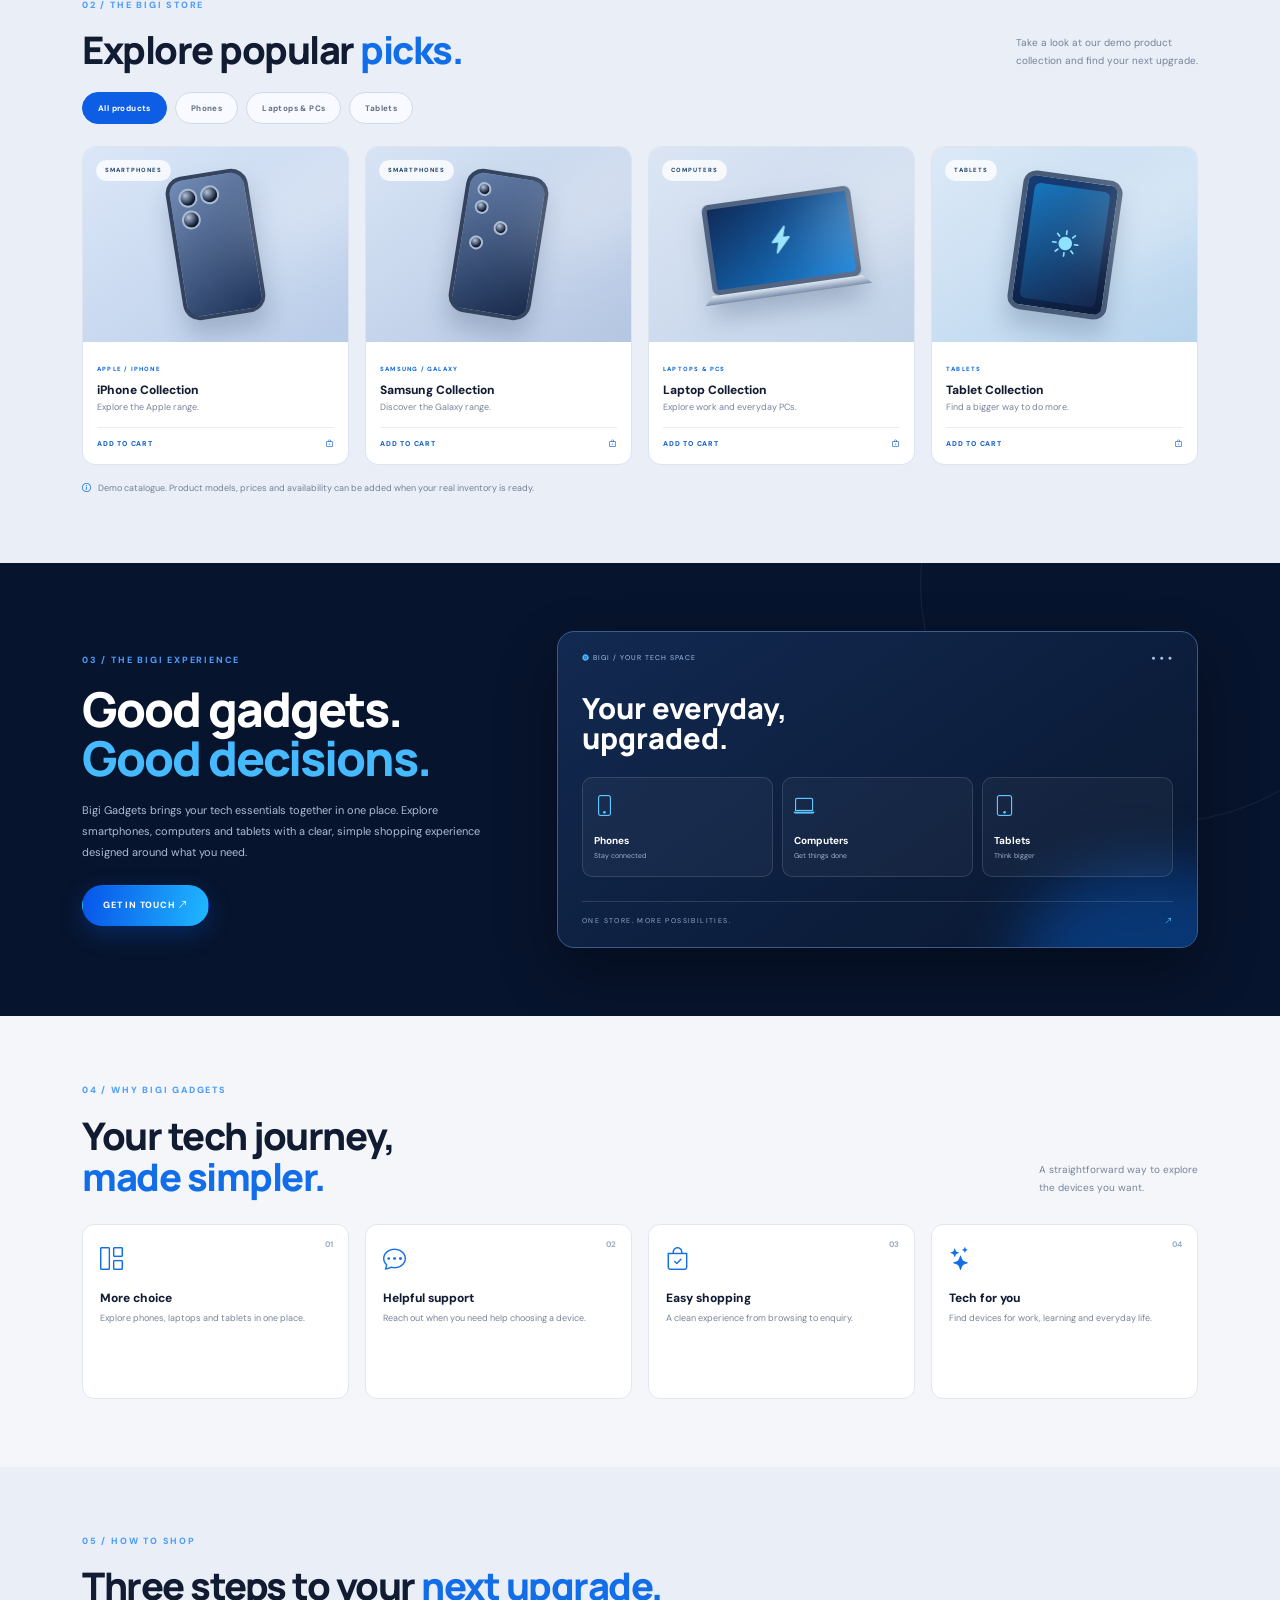
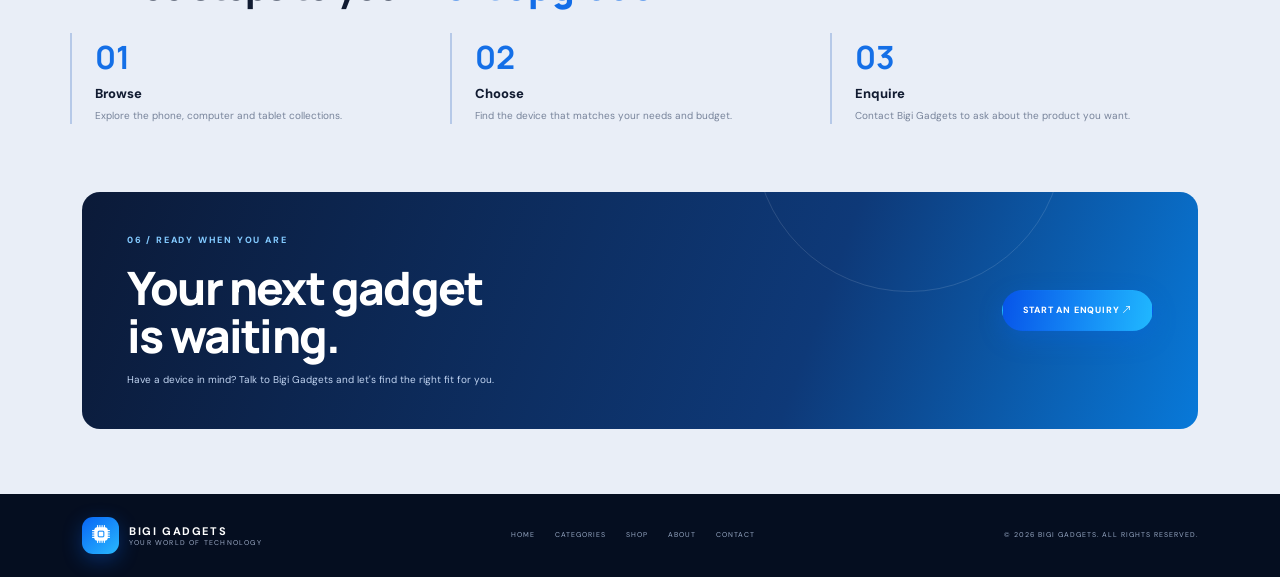
==== commit 4c302ec4: "Enable add-to-cart on homepage featured products" ====
--- a/index.html
+++ b/index.html
@@ -78,10 +78,10 @@
     <div class="section-heading"><div><p class="eyebrow">02 / THE BIGI STORE</p><h2>Explore popular <span>picks.</span></h2></div><p>Take a look at our demo product<br class="d-none d-md-block"> collection and find your next upgrade.</p></div>
     <div class="filter-row" role="group" aria-label="Filter products"><button class="filter-btn active" data-filter="all">All products</button><button class="filter-btn" data-filter="phones">Phones</button><button class="filter-btn" data-filter="computers">Laptops & PCs</button><button class="filter-btn" data-filter="tablets">Tablets</button></div>
     <div class="row g-3 product-grid">
-      <div class="col-6 col-lg-3 product-item" data-category="phones"><article class="product-card"><div class="product-art art-iphone"><span class="product-label">SMARTPHONES</span><div class="product-phone iphone-demo"><i></i><i></i><i></i></div><span class="art-glint"></span></div><div class="product-details"><span class="product-type">APPLE / IPHONE</span><h3>iPhone Collection</h3><p>Explore the Apple range.</p><button class="product-cta add-cart">ADD TO BAG <i class="bi bi-plus-lg"></i></button></div></article></div>
-      <div class="col-6 col-lg-3 product-item" data-category="phones"><article class="product-card"><div class="product-art art-galaxy"><span class="product-label">SMARTPHONES</span><div class="product-phone galaxy-demo"><i></i><i></i><i></i><i></i></div><span class="art-glint"></span></div><div class="product-details"><span class="product-type">SAMSUNG / GALAXY</span><h3>Samsung Collection</h3><p>Discover the Galaxy range.</p><button class="product-cta add-cart">ADD TO BAG <i class="bi bi-plus-lg"></i></button></div></article></div>
-      <div class="col-6 col-lg-3 product-item" data-category="computers"><article class="product-card"><div class="product-art art-laptop"><span class="product-label">COMPUTERS</span><div class="product-laptop"><div><i class="bi bi-lightning-charge-fill"></i></div><span></span></div><span class="art-glint"></span></div><div class="product-details"><span class="product-type">LAPTOPS & PCS</span><h3>Laptop Collection</h3><p>Explore work and everyday PCs.</p><button class="product-cta add-cart">ADD TO BAG <i class="bi bi-plus-lg"></i></button></div></article></div>
-      <div class="col-6 col-lg-3 product-item" data-category="tablets"><article class="product-card"><div class="product-art art-tablet"><span class="product-label">TABLETS</span><div class="product-tablet"><div><i class="bi bi-brightness-high-fill"></i></div></div><span class="art-glint"></span></div><div class="product-details"><span class="product-type">TABLETS</span><h3>Tablet Collection</h3><p>Find a bigger way to do more.</p><button class="product-cta add-cart">ADD TO BAG <i class="bi bi-plus-lg"></i></button></div></article></div>
+      <div class="col-6 col-lg-3 product-item" data-category="phones"><article class="product-card"><div class="product-art art-iphone"><span class="product-label">SMARTPHONES</span><div class="product-phone iphone-demo"><i></i><i></i><i></i></div><span class="art-glint"></span></div><div class="product-details"><span class="product-type">APPLE / IPHONE</span><h3>iPhone Collection</h3><p>Explore the Apple range.</p><button class="product-cta" type="button" data-add-product="ip13-128">ADD TO CART <i class="bi bi-bag-plus"></i></button></div></article></div>
+      <div class="col-6 col-lg-3 product-item" data-category="phones"><article class="product-card"><div class="product-art art-galaxy"><span class="product-label">SMARTPHONES</span><div class="product-phone galaxy-demo"><i></i><i></i><i></i><i></i></div><span class="art-glint"></span></div><div class="product-details"><span class="product-type">SAMSUNG / GALAXY</span><h3>Samsung Collection</h3><p>Discover the Galaxy range.</p><button class="product-cta" type="button" data-add-product="s23-256">ADD TO CART <i class="bi bi-bag-plus"></i></button></div></article></div>
+      <div class="col-6 col-lg-3 product-item" data-category="computers"><article class="product-card"><div class="product-art art-laptop"><span class="product-label">COMPUTERS</span><div class="product-laptop"><div><i class="bi bi-lightning-charge-fill"></i></div><span></span></div><span class="art-glint"></span></div><div class="product-details"><span class="product-type">LAPTOPS & PCS</span><h3>Laptop Collection</h3><p>Explore work and everyday PCs.</p><button class="product-cta" type="button" data-add-product="hp840">ADD TO CART <i class="bi bi-bag-plus"></i></button></div></article></div>
+      <div class="col-6 col-lg-3 product-item" data-category="tablets"><article class="product-card"><div class="product-art art-tablet"><span class="product-label">TABLETS</span><div class="product-tablet"><div><i class="bi bi-brightness-high-fill"></i></div></div><span class="art-glint"></span></div><div class="product-details"><span class="product-type">TABLETS</span><h3>Tablet Collection</h3><p>Find a bigger way to do more.</p><button class="product-cta" type="button" data-add-product="ipad10">ADD TO CART <i class="bi bi-bag-plus"></i></button></div></article></div>
     </div>
     <p class="demo-disclaimer"><i class="bi bi-info-circle"></i> Demo catalogue. Product models, prices and availability can be added when your real inventory is ready.</p>
   </div>
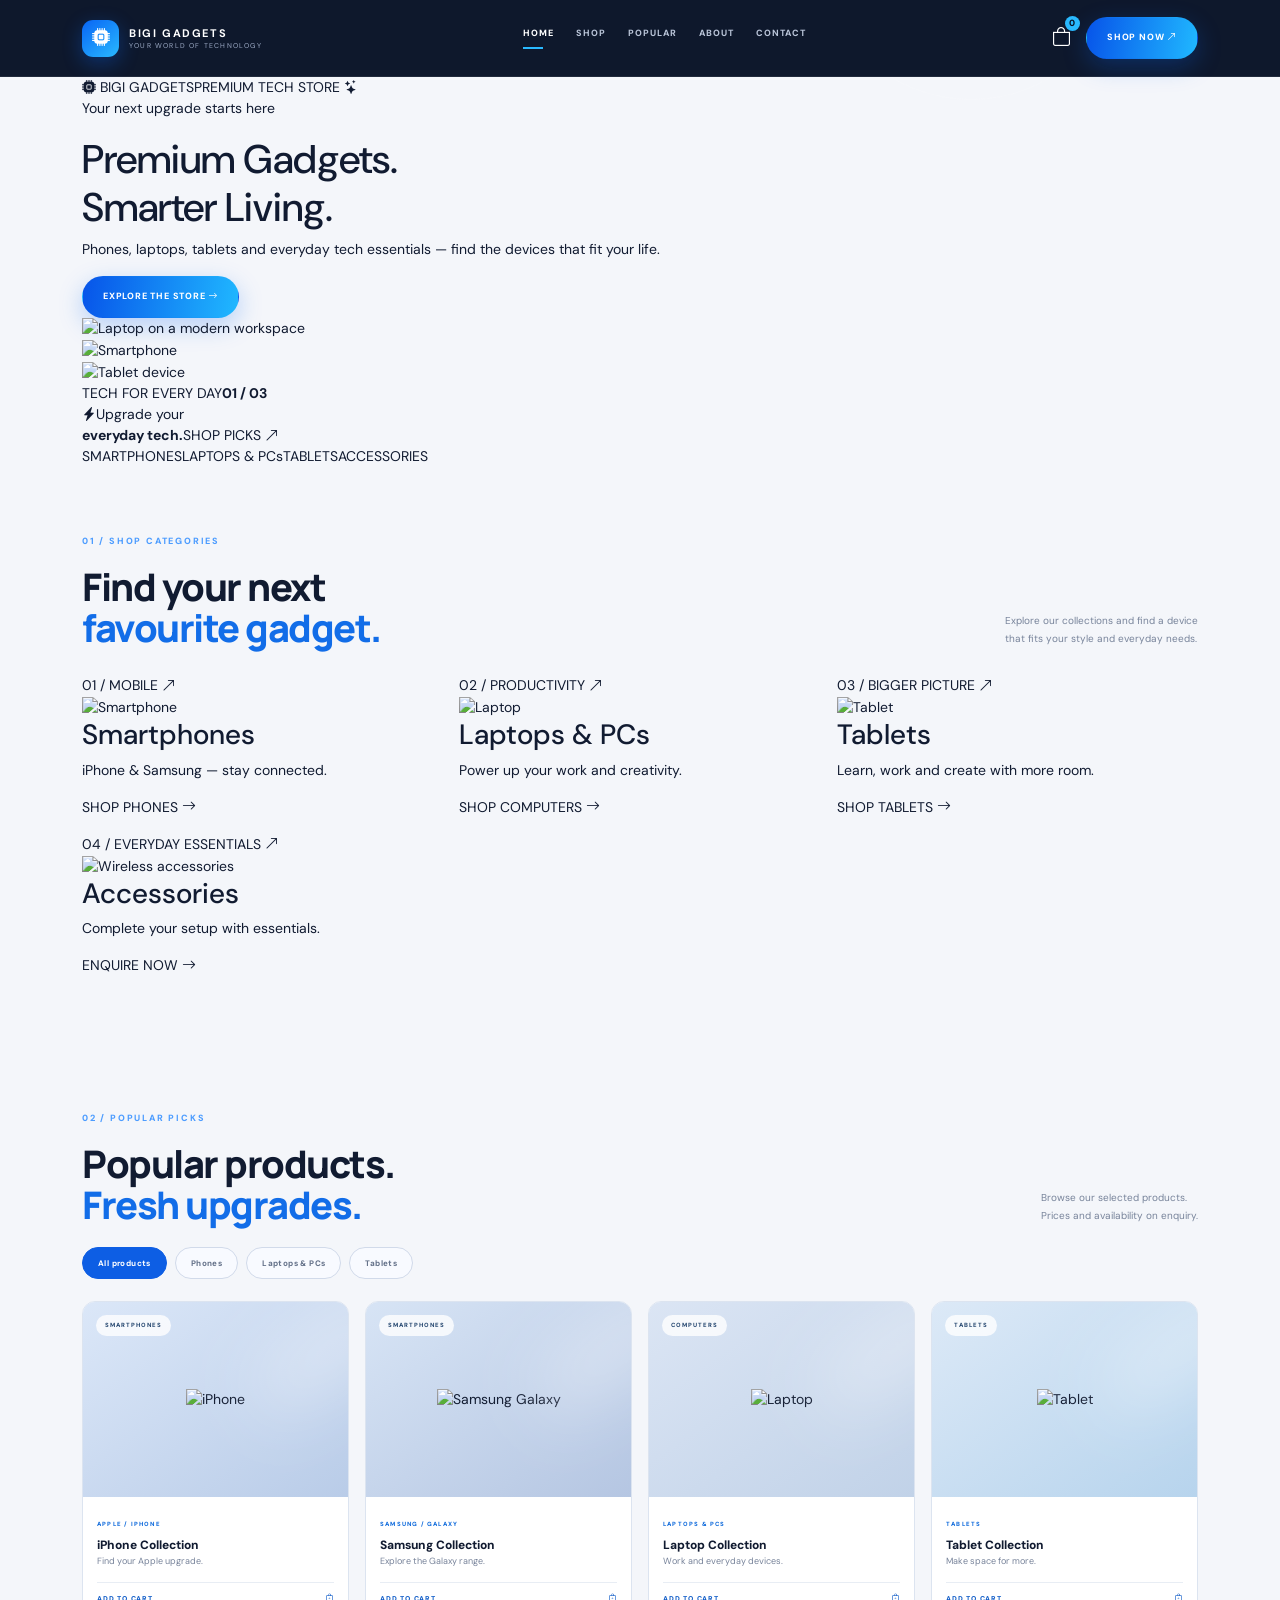
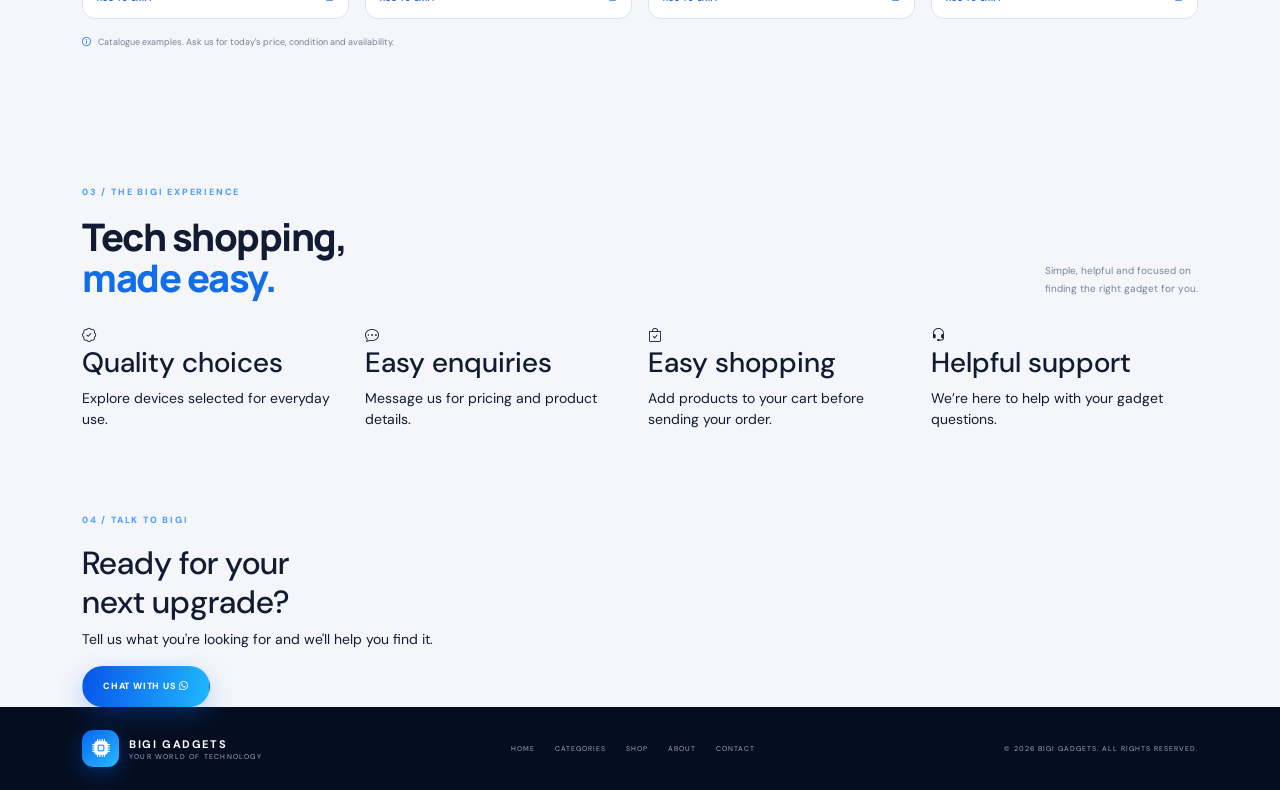
==== commit e6f8a092: "Redesign Bigi Gadgets homepage using premium store template" ====
--- a/index.html
+++ b/index.html
@@ -1,122 +1,58 @@
 <!doctype html>
 <html lang="en">
 <head>
-  <meta charset="utf-8">
-  <meta name="viewport" content="width=device-width, initial-scale=1">
-  <meta name="theme-color" content="#071126">
-  <meta name="description" content="Shop smartphones, laptops, PCs and tablets at Bigi Gadgets. Discover your next device.">
-  <title>Bigi Gadgets | Phones, PCs & Tablets</title>
-  <link rel="preconnect" href="https://fonts.googleapis.com">
-  <link rel="preconnect" href="https://fonts.gstatic.com" crossorigin>
-  <link href="https://fonts.googleapis.com/css2?family=DM+Sans:wght@400;500;600;700;800&family=Manrope:wght@400;500;600;700;800&display=swap" rel="stylesheet">
-  <link href="https://cdn.jsdelivr.net/npm/bootstrap@5.3.3/dist/css/bootstrap.min.css" rel="stylesheet">
-  <link href="https://cdn.jsdelivr.net/npm/bootstrap-icons@1.11.3/font/bootstrap-icons.min.css" rel="stylesheet">
-  <link rel="stylesheet" href="css/style.css">
+<meta charset="utf-8"><meta name="viewport" content="width=device-width, initial-scale=1"><meta name="theme-color" content="#071126">
+<meta name="description" content="Shop iPhones, Samsung, laptops, tablets and accessories at Bigi Gadgets.">
+<title>Bigi Gadgets | Premium Tech Store</title>
+<link rel="preconnect" href="https://fonts.googleapis.com"><link rel="preconnect" href="https://fonts.gstatic.com" crossorigin>
+<link href="https://fonts.googleapis.com/css2?family=DM+Sans:wght@400;500;600;700;800&family=Manrope:wght@400;500;600;700;800&display=swap" rel="stylesheet">
+<link href="https://cdn.jsdelivr.net/npm/bootstrap@5.3.3/dist/css/bootstrap.min.css" rel="stylesheet"><link href="https://cdn.jsdelivr.net/npm/bootstrap-icons@1.11.3/font/bootstrap-icons.min.css" rel="stylesheet"><link rel="stylesheet" href="css/style.css">
 </head>
 <body>
 <header class="site-header">
-  <nav class="navbar navbar-expand-lg">
-    <div class="container">
-      <a class="navbar-brand brand" href="#home"><span class="brand-mark"><i class="bi bi-cpu-fill"></i></span><span><strong>BIGI GADGETS</strong><small>YOUR WORLD OF TECHNOLOGY</small></span></a>
-      <button class="navbar-toggler" type="button" data-bs-toggle="collapse" data-bs-target="#mainNav" aria-controls="mainNav" aria-expanded="false" aria-label="Toggle navigation"><span class="navbar-toggler-icon"></span></button>
-      <div class="collapse navbar-collapse" id="mainNav">
-        <ul class="navbar-nav mx-auto">
-          <li class="nav-item"><a class="nav-link active" href="#home">Home</a></li>
-          <li class="nav-item"><a class="nav-link" href="#categories">Categories</a></li>
-          <li class="nav-item"><a class="nav-link" href="#products">Shop</a></li>
-          <li class="nav-item"><a class="nav-link" href="#about">About</a></li>
-          <li class="nav-item"><a class="nav-link" href="#contact">Contact</a></li>
-        </ul>
-        <div class="nav-actions"><a class="cart-link" href="cart.html" aria-label="Shopping cart"><i class="bi bi-bag"></i><span id="cartCount">0</span></a><a class="btn btn-nav" href="#contact">GET STARTED <i class="bi bi-arrow-up-right"></i></a></div>
-      </div>
-    </div>
-  </nav>
-</header>
-
+<nav class="navbar navbar-expand-lg"><div class="container">
+<a class="navbar-brand brand" href="#home"><span class="brand-mark"><i class="bi bi-cpu-fill"></i></span><span><strong>BIGI GADGETS</strong><small>YOUR WORLD OF TECHNOLOGY</small></span></a>
+<button class="navbar-toggler" type="button" data-bs-toggle="collapse" data-bs-target="#mainNav" aria-controls="mainNav" aria-expanded="false" aria-label="Toggle navigation"><span class="navbar-toggler-icon"></span></button>
+<div class="collapse navbar-collapse" id="mainNav"><ul class="navbar-nav mx-auto">
+<li class="nav-item"><a class="nav-link active" href="#home">Home</a></li><li class="nav-item"><a class="nav-link" href="#categories">Shop</a></li><li class="nav-item"><a class="nav-link" href="#products">Popular</a></li><li class="nav-item"><a class="nav-link" href="#about">About</a></li><li class="nav-item"><a class="nav-link" href="#contact">Contact</a></li></ul>
+<div class="nav-actions"><a class="cart-link" href="cart.html" aria-label="Shopping cart"><i class="bi bi-bag"></i><span id="cartCount">0</span></a><a class="btn btn-nav" href="#categories">SHOP NOW <i class="bi bi-arrow-up-right"></i></a></div></div></div></nav></header>
 <main>
-<section class="hero" id="home">
-  <div class="hero-grid"></div><div class="hero-orb orb-one"></div><div class="hero-orb orb-two"></div>
-  <div class="container hero-inner">
-    <div class="row align-items-center g-4">
-      <div class="col-lg-6 hero-copy">
-        <p class="eyebrow"><span></span> BIGI GADGETS / YOUR TECH DESTINATION</p>
-        <h1>Everything tech.<br><span>All in one place.</span></h1>
-        <p class="hero-lead">From the latest smartphones to powerful laptops and tablets, find the gadgets that keep you connected, creative and ready for more.</p>
-        <div class="hero-actions"><a href="#categories" class="btn btn-electric">EXPLORE PRODUCTS <i class="bi bi-arrow-up-right"></i></a><a href="#about" class="btn btn-ghost">DISCOVER BIGI <i class="bi bi-arrow-right"></i></a></div>
-        <div class="hero-trust"><span><i class="bi bi-check-circle-fill"></i> Smartphones</span><b>·</b><span><i class="bi bi-check-circle-fill"></i> Laptops & PCs</span><b>·</b><span><i class="bi bi-check-circle-fill"></i> Tablets</span></div>
-      </div>
-      <div class="col-lg-6 hero-art">
-        <div class="art-halo"></div>
-        <div class="desk-glow"></div>
-        <div class="laptop">
-          <div class="laptop-screen"><div class="screen-top"><span class="tiny-brand"><i class="bi bi-cpu-fill"></i> BIGI / TECH STORE</span><span class="screen-dots">•••</span></div><div class="screen-content"><small>DISCOVER WHAT'S NEXT</small><strong>Upgrade your<br>everyday.</strong><span class="screen-line"></span><div class="screen-stats"><div><b>01</b><small>PHONES</small></div><div><b>02</b><small>COMPUTERS</small></div><div><b>03</b><small>TABLETS</small></div></div></div><div class="screen-bottom"><span>BIGI GADGETS</span><i class="bi bi-arrow-up-right"></i></div></div>
-          <div class="laptop-base"></div>
-        </div>
-        <div class="floating-phone"><div class="phone-camera pc1"></div><div class="phone-camera pc2"></div><div class="phone-camera pc3"></div><div class="phone-flash"></div></div>
-        <div class="floating-tablet"><div class="tablet-screen"><i class="bi bi-play-fill"></i><span>CREATE MORE.</span></div></div>
-        <div class="hero-float-card"><span><i class="bi bi-lightning-charge-fill"></i> THE BIGI COLLECTION</span><strong>Find your<br>next favourite.</strong><a href="#products">SHOP NOW <i class="bi bi-arrow-up-right"></i></a></div>
-        <div class="art-caption">SMARTER CHOICES START HERE</div>
-      </div>
-    </div>
-  </div>
-  <div class="hero-bottom"><div class="container"><span>MODERN</span><i></i><span>CONNECTED</span><i></i><span>POWERFUL</span><i></i><span>MADE FOR YOU</span></div></div>
+<section class="template-hero" id="home">
+<div class="template-hero-bg"></div><div class="template-hero-glow"></div>
+<div class="container template-hero-inner">
+<div class="template-topline"><span class="template-brand-tag"><i class="bi bi-cpu-fill"></i> BIGI GADGETS</span><span>PREMIUM TECH STORE <i class="bi bi-stars"></i></span></div>
+<div class="template-title"><p class="template-kicker">Your next upgrade starts here</p><h1>Premium Gadgets.<br><span>Smarter Living.</span></h1><p class="template-lead">Phones, laptops, tablets and everyday tech essentials — find the devices that fit your life.</p><a href="#categories" class="btn btn-electric">EXPLORE THE STORE <i class="bi bi-arrow-right"></i></a></div>
+<div class="template-stage">
+<div class="stage-laptop"><img src="https://images.unsplash.com/photo-1496181133206-80ce9b88a853?w=1400&q=85" alt="Laptop on a modern workspace"></div>
+<div class="stage-phone"><img src="https://images.unsplash.com/photo-1592899677977-9c10ca588bbd?w=600&q=85" alt="Smartphone"></div>
+<div class="stage-tablet"><img src="https://images.unsplash.com/photo-1544244015-0df4b3ffc6b0?w=600&q=85" alt="Tablet device"></div>
+<div class="stage-caption"><span>TECH FOR EVERY DAY</span><b>01 / 03</b></div>
+<div class="stage-floating"><i class="bi bi-lightning-charge-fill"></i><span>Upgrade your<br><strong>everyday tech.</strong></span><a href="#products">SHOP PICKS <i class="bi bi-arrow-up-right"></i></a></div>
+</div>
+<div class="template-trust"><span>SMARTPHONES</span><i></i><span>LAPTOPS & PCs</span><i></i><span>TABLETS</span><i></i><span>ACCESSORIES</span></div>
+</div>
 </section>
-
-<section class="category-section section-space" id="categories">
-  <div class="container">
-    <div class="section-heading"><div><p class="eyebrow">01 / SHOP BY CATEGORY</p><h2>Find the tech that<br><span>moves with you.</span></h2></div><p>Whatever you're looking for, start<br class="d-none d-md-block"> with a category and explore.</p></div>
-    <div class="row g-3 category-grid">
-      <div class="col-md-4"><a class="category-card cat-phone" href="phones.html" data-category-link="phones"><div class="category-top"><span>01 / MOBILE</span><i class="bi bi-arrow-up-right"></i></div><div class="category-device phone-visual"><span></span><i></i><b></b></div><div class="category-info"><h3>Smartphones</h3><p>Stay close to everything that matters.</p><span>EXPLORE PHONES <i class="bi bi-arrow-right"></i></span></div></a></div>
-      <div class="col-md-4"><a class="category-card cat-laptop" href="laptops.html" data-category-link="computers"><div class="category-top"><span>02 / PRODUCTIVITY</span><i class="bi bi-arrow-up-right"></i></div><div class="category-device laptop-visual"><span></span><i></i></div><div class="category-info"><h3>Laptops & PCs</h3><p>Power your work, ideas and next big thing.</p><span>EXPLORE COMPUTERS <i class="bi bi-arrow-right"></i></span></div></a></div>
-      <div class="col-md-4"><a class="category-card cat-tablet" href="tablets.html" data-category-link="tablets"><div class="category-top"><span>03 / BIGGER PICTURE</span><i class="bi bi-arrow-up-right"></i></div><div class="category-device tablet-visual"><span></span><i></i></div><div class="category-info"><h3>Tablets</h3><p>More room to learn, work and create.</p><span>EXPLORE TABLETS <i class="bi bi-arrow-right"></i></span></div></a></div>
-    </div>
-  </div>
-</section>
-
-<section class="products-section section-space" id="products">
-  <div class="container">
-    <div class="section-heading"><div><p class="eyebrow">02 / THE BIGI STORE</p><h2>Explore popular <span>picks.</span></h2></div><p>Take a look at our demo product<br class="d-none d-md-block"> collection and find your next upgrade.</p></div>
-    <div class="filter-row" role="group" aria-label="Filter products"><button class="filter-btn active" data-filter="all">All products</button><button class="filter-btn" data-filter="phones">Phones</button><button class="filter-btn" data-filter="computers">Laptops & PCs</button><button class="filter-btn" data-filter="tablets">Tablets</button></div>
-    <div class="row g-3 product-grid">
-      <div class="col-6 col-lg-3 product-item" data-category="phones"><article class="product-card"><div class="product-art art-iphone"><span class="product-label">SMARTPHONES</span><div class="product-phone iphone-demo"><i></i><i></i><i></i></div><span class="art-glint"></span></div><div class="product-details"><span class="product-type">APPLE / IPHONE</span><h3>iPhone Collection</h3><p>Explore the Apple range.</p><button class="product-cta" type="button" data-add-product="ip13-128">ADD TO CART <i class="bi bi-bag-plus"></i></button></div></article></div>
-      <div class="col-6 col-lg-3 product-item" data-category="phones"><article class="product-card"><div class="product-art art-galaxy"><span class="product-label">SMARTPHONES</span><div class="product-phone galaxy-demo"><i></i><i></i><i></i><i></i></div><span class="art-glint"></span></div><div class="product-details"><span class="product-type">SAMSUNG / GALAXY</span><h3>Samsung Collection</h3><p>Discover the Galaxy range.</p><button class="product-cta" type="button" data-add-product="s23-256">ADD TO CART <i class="bi bi-bag-plus"></i></button></div></article></div>
-      <div class="col-6 col-lg-3 product-item" data-category="computers"><article class="product-card"><div class="product-art art-laptop"><span class="product-label">COMPUTERS</span><div class="product-laptop"><div><i class="bi bi-lightning-charge-fill"></i></div><span></span></div><span class="art-glint"></span></div><div class="product-details"><span class="product-type">LAPTOPS & PCS</span><h3>Laptop Collection</h3><p>Explore work and everyday PCs.</p><button class="product-cta" type="button" data-add-product="hp840">ADD TO CART <i class="bi bi-bag-plus"></i></button></div></article></div>
-      <div class="col-6 col-lg-3 product-item" data-category="tablets"><article class="product-card"><div class="product-art art-tablet"><span class="product-label">TABLETS</span><div class="product-tablet"><div><i class="bi bi-brightness-high-fill"></i></div></div><span class="art-glint"></span></div><div class="product-details"><span class="product-type">TABLETS</span><h3>Tablet Collection</h3><p>Find a bigger way to do more.</p><button class="product-cta" type="button" data-add-product="ipad10">ADD TO CART <i class="bi bi-bag-plus"></i></button></div></article></div>
-    </div>
-    <p class="demo-disclaimer"><i class="bi bi-info-circle"></i> Demo catalogue. Product models, prices and availability can be added when your real inventory is ready.</p>
-  </div>
-</section>
-
-<section class="feature-band section-space" id="about">
-  <div class="container"><div class="row align-items-center g-4">
-    <div class="col-lg-5"><p class="eyebrow">03 / THE BIGI EXPERIENCE</p><h2>Good gadgets.<br><span>Good decisions.</span></h2><p class="feature-intro">Bigi Gadgets brings your tech essentials together in one place. Explore smartphones, computers and tablets with a clear, simple shopping experience designed around what you need.</p><a class="btn btn-electric" href="#contact">GET IN TOUCH <i class="bi bi-arrow-up-right"></i></a></div>
-    <div class="col-lg-7"><div class="feature-dashboard"><div class="dashboard-head"><span><i class="bi bi-cpu-fill"></i> BIGI / YOUR TECH SPACE</span><span>● ● ●</span></div><div class="dashboard-title">Your everyday,<br>upgraded.</div><div class="dashboard-cards"><div><i class="bi bi-phone"></i><b>Phones</b><small>Stay connected</small></div><div><i class="bi bi-laptop"></i><b>Computers</b><small>Get things done</small></div><div><i class="bi bi-tablet"></i><b>Tablets</b><small>Think bigger</small></div></div><div class="dashboard-footer"><span>ONE STORE. MORE POSSIBILITIES.</span><i class="bi bi-arrow-up-right"></i></div></div></div>
-  </div></div>
-</section>
-
-<section class="benefits-section section-space" id="benefits">
-  <div class="container"><div class="section-heading"><div><p class="eyebrow">04 / WHY BIGI GADGETS</p><h2>Your tech journey,<br><span>made simpler.</span></h2></div><p>A straightforward way to explore<br class="d-none d-md-block"> the devices you want.</p></div>
-    <div class="row g-3 benefit-grid">
-      <div class="col-6 col-lg-3"><div class="benefit-card"><span>01</span><i class="bi bi-grid-1x2"></i><h3>More choice</h3><p>Explore phones, laptops and tablets in one place.</p></div></div>
-      <div class="col-6 col-lg-3"><div class="benefit-card"><span>02</span><i class="bi bi-chat-dots"></i><h3>Helpful support</h3><p>Reach out when you need help choosing a device.</p></div></div>
-      <div class="col-6 col-lg-3"><div class="benefit-card"><span>03</span><i class="bi bi-bag-check"></i><h3>Easy shopping</h3><p>A clean experience from browsing to enquiry.</p></div></div>
-      <div class="col-6 col-lg-3"><div class="benefit-card"><span>04</span><i class="bi bi-stars"></i><h3>Tech for you</h3><p>Find devices for work, learning and everyday life.</p></div></div>
-    </div>
-  </div>
-</section>
-
-<section class="steps-section section-space">
-  <div class="container"><div class="section-heading"><div><p class="eyebrow">05 / HOW TO SHOP</p><h2>Three steps to your <span>next upgrade.</span></h2></div></div>
-    <div class="row g-4 steps-grid"><div class="col-md-4"><strong>01</strong><h3>Browse</h3><p>Explore the phone, computer and tablet collections.</p></div><div class="col-md-4"><strong>02</strong><h3>Choose</h3><p>Find the device that matches your needs and budget.</p></div><div class="col-md-4"><strong>03</strong><h3>Enquire</h3><p>Contact Bigi Gadgets to ask about the product you want.</p></div></div>
-  </div>
-</section>
-
-<section class="contact-section" id="contact"><div class="container"><div class="contact-panel"><div><p class="eyebrow">06 / READY WHEN YOU ARE</p><h2>Your next gadget<br>is waiting.</h2><p>Have a device in mind? Talk to Bigi Gadgets and let's find the right fit for you.</p></div><a class="btn btn-electric" href="https://wa.me/2349046734309?text=Hello%20Bigi%20Gadgets%2C%20I%20want%20to%20make%20an%20enquiry.">START AN ENQUIRY <i class="bi bi-arrow-up-right"></i></a><div class="contact-orbit"></div></div></div></section>
+<section class="template-categories section-space" id="categories"><div class="container">
+<div class="section-heading"><div><p class="eyebrow">01 / SHOP CATEGORIES</p><h2>Find your next<br><span>favourite gadget.</span></h2></div><p>Explore our collections and find a device<br class="d-none d-md-block"> that fits your style and everyday needs.</p></div>
+<div class="row g-3">
+<div class="col-md-4"><a class="template-category phone-category" href="phones.html"><span class="template-cat-top">01 / MOBILE <i class="bi bi-arrow-up-right"></i></span><div class="template-cat-photo"><img src="https://images.unsplash.com/photo-1592899677977-9c10ca588bbd?w=700&q=80" alt="Smartphone"></div><div class="template-cat-info"><h3>Smartphones</h3><p>iPhone & Samsung — stay connected.</p><span>SHOP PHONES <i class="bi bi-arrow-right"></i></span></div></a></div>
+<div class="col-md-4"><a class="template-category laptop-category" href="laptops.html"><span class="template-cat-top">02 / PRODUCTIVITY <i class="bi bi-arrow-up-right"></i></span><div class="template-cat-photo"><img src="https://images.unsplash.com/photo-1496181133206-80ce9b88a853?w=700&q=80" alt="Laptop"></div><div class="template-cat-info"><h3>Laptops & PCs</h3><p>Power up your work and creativity.</p><span>SHOP COMPUTERS <i class="bi bi-arrow-right"></i></span></div></a></div>
+<div class="col-md-4"><a class="template-category tablet-category" href="tablets.html"><span class="template-cat-top">03 / BIGGER PICTURE <i class="bi bi-arrow-up-right"></i></span><div class="template-cat-photo"><img src="https://images.unsplash.com/photo-1544244015-0df4b3ffc6b0?w=700&q=80" alt="Tablet"></div><div class="template-cat-info"><h3>Tablets</h3><p>Learn, work and create with more room.</p><span>SHOP TABLETS <i class="bi bi-arrow-right"></i></span></div></a></div>
+<div class="col-md-4"><a class="template-category accessory-category" href="https://wa.me/2349046734309?text=Hello%20Bigi%20Gadgets%2C%20I%20want%20to%20enquire%20about%20accessories."><span class="template-cat-top">04 / EVERYDAY ESSENTIALS <i class="bi bi-arrow-up-right"></i></span><div class="template-cat-photo"><img src="https://images.unsplash.com/photo-1505740420928-5e560c06d30e?w=700&q=80" alt="Wireless accessories"></div><div class="template-cat-info"><h3>Accessories</h3><p>Complete your setup with essentials.</p><span>ENQUIRE NOW <i class="bi bi-arrow-right"></i></span></div></a></div>
+</div></div></section>
+<section class="template-products section-space" id="products"><div class="container"><div class="section-heading"><div><p class="eyebrow">02 / POPULAR PICKS</p><h2>Popular products.<br><span>Fresh upgrades.</span></h2></div><p>Browse our selected products.<br>Prices and availability on enquiry.</p></div>
+<div class="filter-row" role="group" aria-label="Filter products"><button class="filter-btn active" data-filter="all">All products</button><button class="filter-btn" data-filter="phones">Phones</button><button class="filter-btn" data-filter="computers">Laptops & PCs</button><button class="filter-btn" data-filter="tablets">Tablets</button></div>
+<div class="row g-3 product-grid">
+<div class="col-6 col-lg-3 product-item" data-category="phones"><article class="product-card"><div class="product-art art-iphone"><span class="product-label">SMARTPHONES</span><img class="template-product-img" src="https://images.unsplash.com/photo-1592899677977-9c10ca588bbd?w=600" alt="iPhone"><span class="art-glint"></span></div><div class="product-details"><span class="product-type">APPLE / IPHONE</span><h3>iPhone Collection</h3><p>Find your Apple upgrade.</p><button class="product-cta" data-add-product="ip13-128">ADD TO CART <i class="bi bi-bag-plus"></i></button></div></article></div>
+<div class="col-6 col-lg-3 product-item" data-category="phones"><article class="product-card"><div class="product-art art-galaxy"><span class="product-label">SMARTPHONES</span><img class="template-product-img" src="https://images.unsplash.com/photo-1610945265064-0e34e5519bbf?w=600" alt="Samsung Galaxy"><span class="art-glint"></span></div><div class="product-details"><span class="product-type">SAMSUNG / GALAXY</span><h3>Samsung Collection</h3><p>Explore the Galaxy range.</p><button class="product-cta" data-add-product="s23-256">ADD TO CART <i class="bi bi-bag-plus"></i></button></div></article></div>
+<div class="col-6 col-lg-3 product-item" data-category="computers"><article class="product-card"><div class="product-art art-laptop"><span class="product-label">COMPUTERS</span><img class="template-product-img" src="https://images.unsplash.com/photo-1496181133206-80ce9b88a853?w=600" alt="Laptop"><span class="art-glint"></span></div><div class="product-details"><span class="product-type">LAPTOPS & PCS</span><h3>Laptop Collection</h3><p>Work and everyday devices.</p><button class="product-cta" data-add-product="hp840">ADD TO CART <i class="bi bi-bag-plus"></i></button></div></article></div>
+<div class="col-6 col-lg-3 product-item" data-category="tablets"><article class="product-card"><div class="product-art art-tablet"><span class="product-label">TABLETS</span><img class="template-product-img" src="https://images.unsplash.com/photo-1544244015-0df4b3ffc6b0?w=600" alt="Tablet"><span class="art-glint"></span></div><div class="product-details"><span class="product-type">TABLETS</span><h3>Tablet Collection</h3><p>Make space for more.</p><button class="product-cta" data-add-product="ipad10">ADD TO CART <i class="bi bi-bag-plus"></i></button></div></article></div>
+</div><p class="demo-disclaimer"><i class="bi bi-info-circle"></i> Catalogue examples. Ask us for today's price, condition and availability.</p></div></section>
+<section class="template-benefits section-space" id="about"><div class="container"><div class="section-heading"><div><p class="eyebrow">03 / THE BIGI EXPERIENCE</p><h2>Tech shopping,<br><span>made easy.</span></h2></div><p>Simple, helpful and focused on<br class="d-none d-md-block"> finding the right gadget for you.</p></div><div class="row g-3 template-benefit-grid">
+<div class="col-6 col-lg-3"><div class="template-benefit"><i class="bi bi-patch-check"></i><h3>Quality choices</h3><p>Explore devices selected for everyday use.</p></div></div><div class="col-6 col-lg-3"><div class="template-benefit"><i class="bi bi-chat-dots"></i><h3>Easy enquiries</h3><p>Message us for pricing and product details.</p></div></div><div class="col-6 col-lg-3"><div class="template-benefit"><i class="bi bi-bag-check"></i><h3>Easy shopping</h3><p>Add products to your cart before sending your order.</p></div></div><div class="col-6 col-lg-3"><div class="template-benefit"><i class="bi bi-headset"></i><h3>Helpful support</h3><p>We’re here to help with your gadget questions.</p></div></div></div></div></section>
+<section class="template-contact" id="contact"><div class="container"><div class="template-contact-panel"><div><p class="eyebrow">04 / TALK TO BIGI</p><h2>Ready for your<br><span>next upgrade?</span></h2><p>Tell us what you're looking for and we'll help you find it.</p></div><a class="btn btn-electric" href="https://wa.me/2349046734309?text=Hello%20Bigi%20Gadgets%2C%20I%20want%20to%20make%20an%20enquiry.">CHAT WITH US <i class="bi bi-whatsapp"></i></a><div class="contact-orbit"></div></div></div></section>
 </main>
-
 <footer class="site-footer"><div class="container"><div class="footer-main"><a class="navbar-brand brand" href="#home"><span class="brand-mark"><i class="bi bi-cpu-fill"></i></span><span><strong>BIGI GADGETS</strong><small>YOUR WORLD OF TECHNOLOGY</small></span></a><div class="footer-links"><a href="#home">HOME</a><a href="#categories">CATEGORIES</a><a href="#products">SHOP</a><a href="#about">ABOUT</a><a href="#contact">CONTACT</a></div><p>© <span id="year"></span> BIGI GADGETS. ALL RIGHTS RESERVED.</p></div></div></footer>
-<div class="toast-message" id="toastMessage" role="status" aria-live="polite"><i class="bi bi-check-circle-fill"></i><span>Added to your demo bag</span></div>
-<script src="https://cdn.jsdelivr.net/npm/bootstrap@5.3.3/dist/js/bootstrap.bundle.min.js"></script>
-<script src="js/script.js"></script><script src="js/store.js"></script>
-</body>
-</html>+<div class="toast-message" id="toastMessage" role="status" aria-live="polite"><i class="bi bi-check-circle-fill"></i><span>Added to cart</span></div>
+<script src="https://cdn.jsdelivr.net/npm/bootstrap@5.3.3/dist/js/bootstrap.bundle.min.js"></script><script src="js/script.js"></script><script src="js/store.js"></script>
+</body></html>
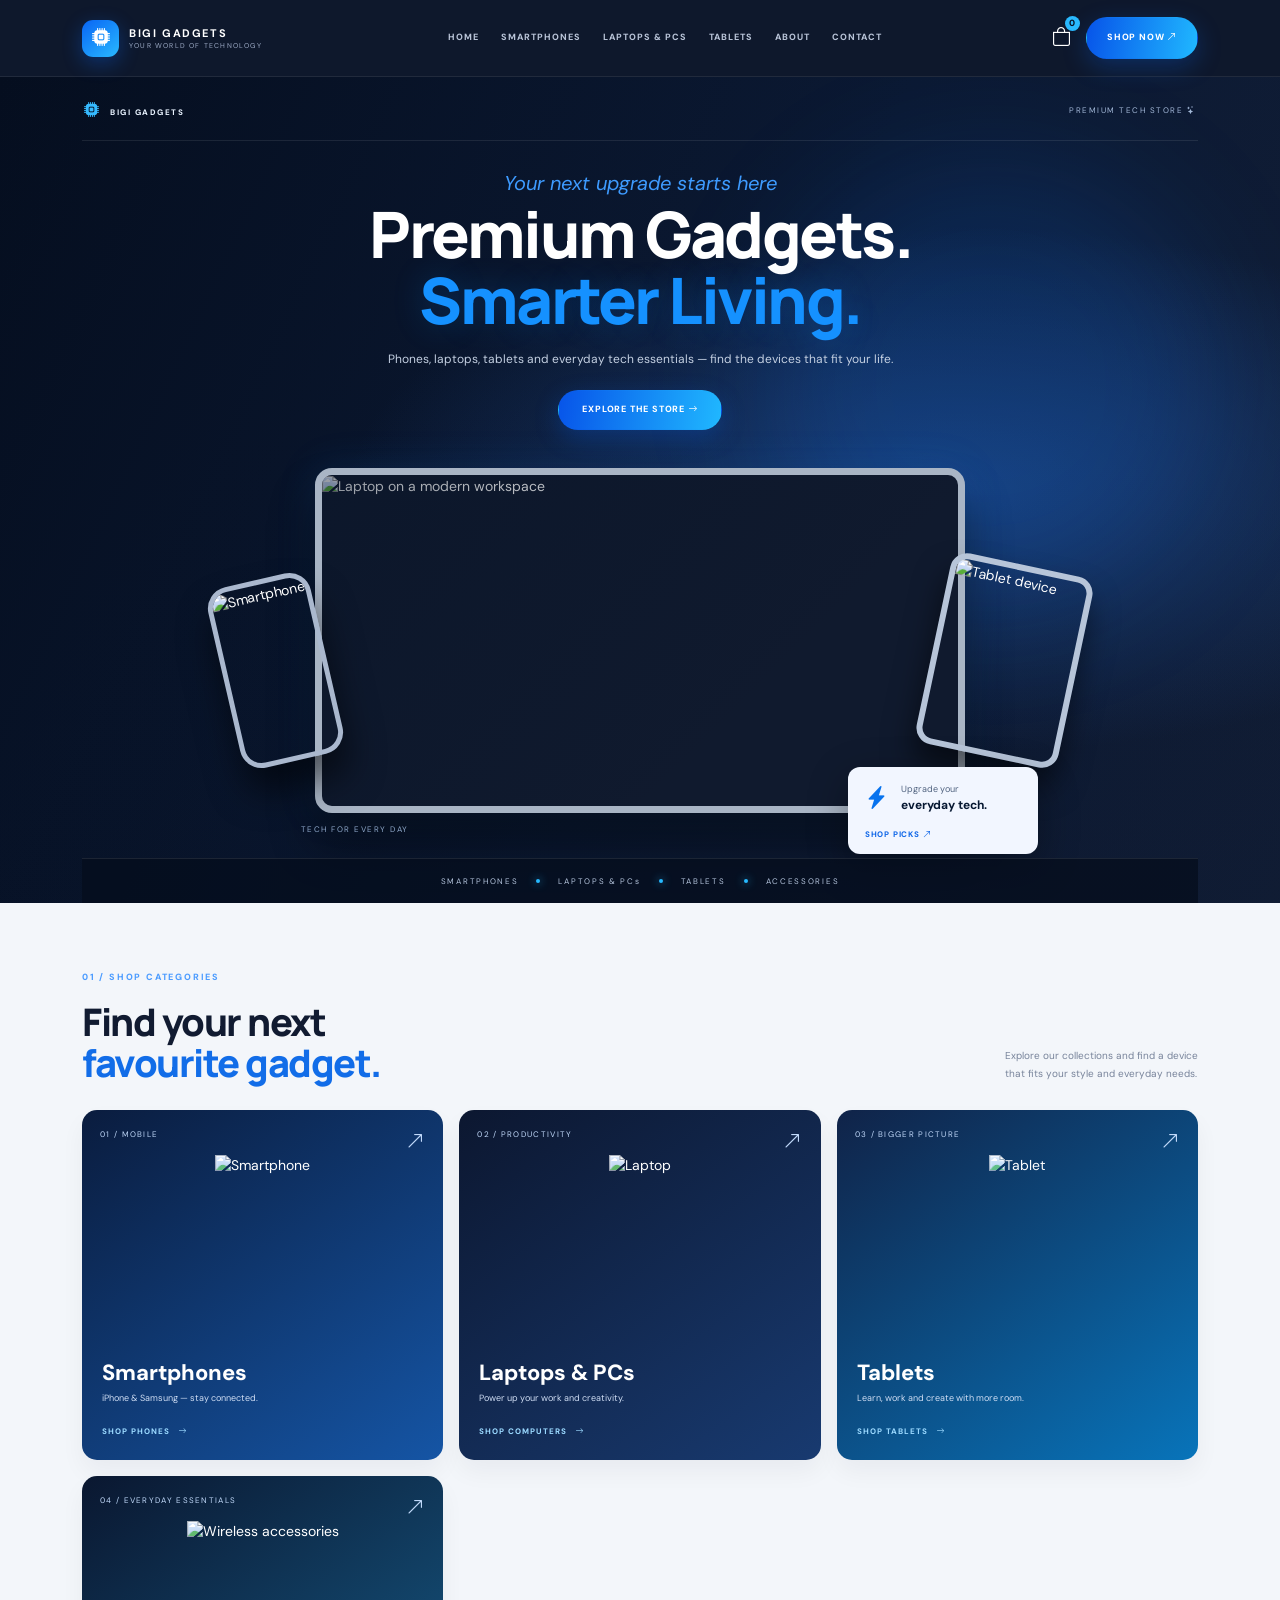
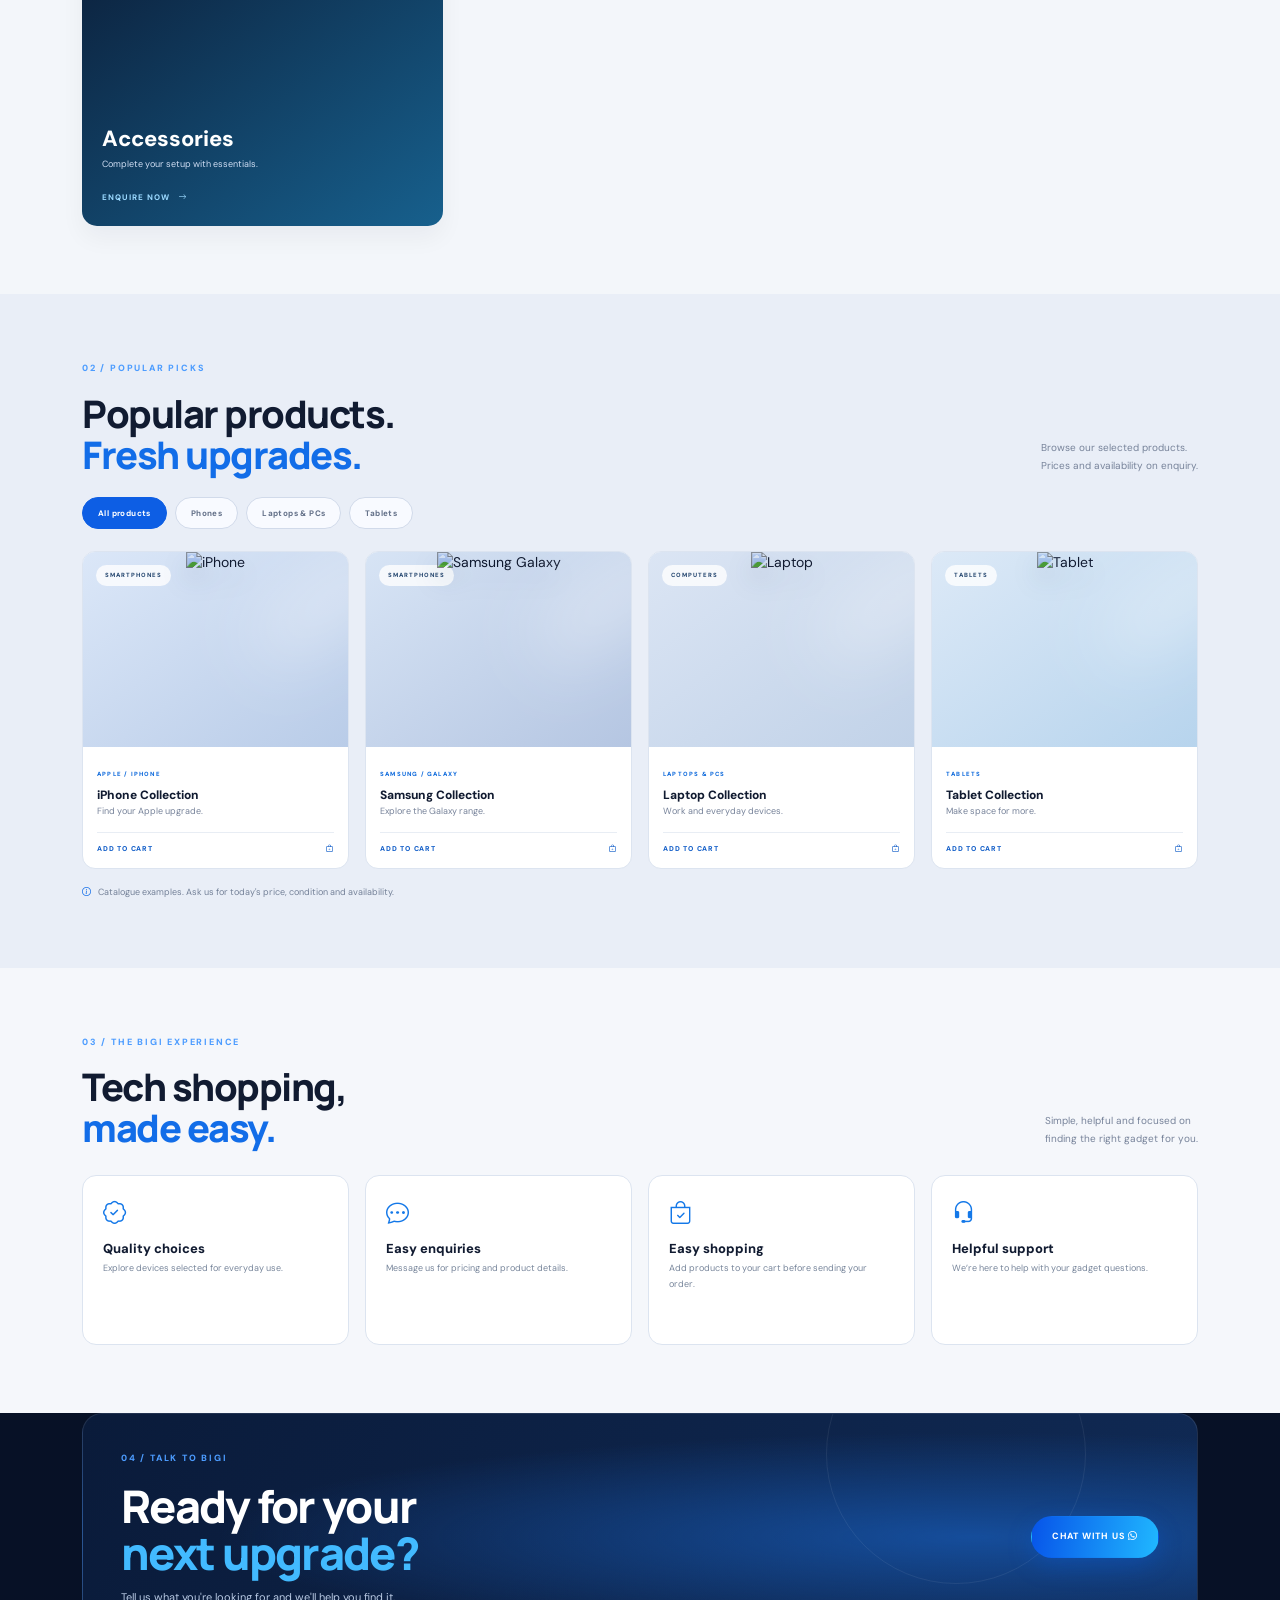
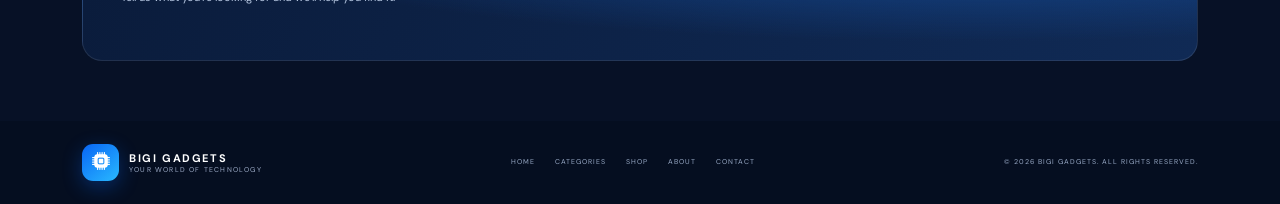
==== commit cfbfc5ea: "Link Bigi Gadgets navbar categories to separate pages" ====
--- a/index.html
+++ b/index.html
@@ -14,7 +14,7 @@
 <a class="navbar-brand brand" href="#home"><span class="brand-mark"><i class="bi bi-cpu-fill"></i></span><span><strong>BIGI GADGETS</strong><small>YOUR WORLD OF TECHNOLOGY</small></span></a>
 <button class="navbar-toggler" type="button" data-bs-toggle="collapse" data-bs-target="#mainNav" aria-controls="mainNav" aria-expanded="false" aria-label="Toggle navigation"><span class="navbar-toggler-icon"></span></button>
 <div class="collapse navbar-collapse" id="mainNav"><ul class="navbar-nav mx-auto">
-<li class="nav-item"><a class="nav-link active" href="#home">Home</a></li><li class="nav-item"><a class="nav-link" href="#categories">Shop</a></li><li class="nav-item"><a class="nav-link" href="#products">Popular</a></li><li class="nav-item"><a class="nav-link" href="#about">About</a></li><li class="nav-item"><a class="nav-link" href="#contact">Contact</a></li></ul>
+<li class="nav-item"><a class="nav-link active" href="index.html">Home</a></li><li class="nav-item"><a class="nav-link" href="phones.html">Smartphones</a></li><li class="nav-item"><a class="nav-link" href="laptops.html">Laptops & PCs</a></li><li class="nav-item"><a class="nav-link" href="tablets.html">Tablets</a></li><li class="nav-item"><a class="nav-link" href="#about">About</a></li><li class="nav-item"><a class="nav-link" href="#contact">Contact</a></li></ul>
 <div class="nav-actions"><a class="cart-link" href="cart.html" aria-label="Shopping cart"><i class="bi bi-bag"></i><span id="cartCount">0</span></a><a class="btn btn-nav" href="#categories">SHOP NOW <i class="bi bi-arrow-up-right"></i></a></div></div></div></nav></header>
 <main>
 <section class="template-hero" id="home">
--- a/css/style.css
+++ b/css/style.css
@@ -9,3 +9,6 @@
 .contact-section{padding:0 0 65px;background:#e9eef7}.contact-panel{position:relative;overflow:hidden;border-radius:18px;background:linear-gradient(110deg,#0b1a38,#0e3978 65%,#0879d9);padding:42px 45px;display:flex;align-items:center;justify-content:space-between;gap:25px;color:#fff}.contact-panel .eyebrow{color:#83caff}.contact-panel h2{font-family:"Manrope",sans-serif;font-size:clamp(31px,4vw,46px);font-weight:800;line-height:1.04;letter-spacing:-1.8px;margin:0 0 12px;position:relative;z-index:1}.contact-panel p:not(.eyebrow){font-size:10px;color:#c1d4f1;margin:0;max-width:430px;position:relative;z-index:1}.contact-panel>.btn{position:relative;z-index:1;white-space:nowrap}.contact-orbit{position:absolute;width:310px;height:310px;border:1px solid #ffffff20;border-radius:50%;right:12%;top:-210px}.site-footer{background:#050e20;padding:23px 0;color:#fff}.footer-main{display:flex;align-items:center;justify-content:space-between;gap:20px}.footer-links{display:flex;gap:20px}.footer-links a,.footer-main>p{font-size:7px;letter-spacing:1px;color:#98a9c5;margin:0}.footer-links a:hover{color:#fff}.toast-message{position:fixed;z-index:2000;bottom:22px;left:50%;transform:translate(-50%,20px);opacity:0;pointer-events:none;background:#0d2145;color:#fff;border:1px solid #3d79c7;border-radius:30px;padding:12px 18px;font-size:10px;box-shadow:0 12px 30px #0004;transition:.25s}.toast-message i{color:#47c3ff;margin-right:8px}.toast-message.show{opacity:1;transform:translate(-50%,0)}
 @media(max-width:991.98px){.navbar-collapse{padding:14px 0}.navbar-nav{gap:5px}.nav-link.active:after{display:none}.nav-actions{padding:10px 0}.hero-inner{padding:50px 0 35px;min-height:auto}.hero-art{height:390px}.hero-copy{padding:10px 0}.floating-phone{right:8%;top:12px}.hero-float-card{right:2%;bottom:4px}.section-space{padding:55px 0}.category-card{height:290px}.contact-panel{padding:35px}.footer-main{flex-wrap:wrap}.footer-main>p{width:100%}}
 @media(max-width:575.98px){body{font-size:13px}.navbar{min-height:65px}.brand-mark{width:33px;height:33px}.hero-inner{padding:42px 0 24px}.hero-copy h1{font-size:clamp(42px,11vw,57px);letter-spacing:-2.7px}.hero-lead{font-size:11px}.hero-trust{font-size:7px;gap:7px}.hero-art{height:300px;margin-top:5px}.art-halo{width:270px;height:270px}.laptop{width:84%;bottom:43px}.laptop-screen{height:190px;padding:10px 12px;border-width:6px}.screen-content{margin-top:18px}.screen-content strong{font-size:21px}.screen-stats{gap:12px;margin-top:12px}.screen-stats b{font-size:12px}.floating-phone{width:63px;height:115px;right:4%;top:5px}.phone-camera{width:15px;height:15px}.pc1{top:7px}.pc2{top:25px}.pc3{top:7px;left:26px}.phone-flash{top:28px;left:29px}.floating-tablet{width:75px;height:105px;left:-5px;bottom:57px}.hero-float-card{width:135px;padding:11px;right:0;bottom:0}.hero-float-card strong{font-size:13px}.hero-float-card span{font-size:5px}.art-caption{font-size:5px;top:18px}.hero-bottom .container{gap:9px;font-size:6px;letter-spacing:1px}.section-space{padding:42px 0}.section-heading{align-items:flex-start;flex-direction:column;gap:10px;margin-bottom:21px}.section-heading h2{font-size:28px}.section-heading>p{font-size:9px}.category-card{height:245px;padding:14px}.category-device{transform:scale(.82);transform-origin:top right}.phone-visual{right:20px;top:42px}.laptop-visual{right:7px;top:67px}.tablet-visual{right:15px;top:50px}.category-info{left:15px;bottom:15px}.category-info h3{font-size:19px}.category-info p{font-size:8px;margin-bottom:11px}.category-info>span{font-size:6px}.filter-row{gap:6px}.filter-btn{padding:8px 11px;font-size:7px}.product-art{height:135px}.product-phone{transform:scale(.8) rotate(-9deg)}.galaxy-demo{transform:scale(.8) rotate(9deg)}.product-laptop{transform:scale(.8) rotate(-8deg)}.product-tablet{transform:scale(.8) rotate(8deg)}.product-label{top:8px;left:8px;font-size:5px;padding:5px 7px}.product-details{padding:10px}.product-details h3{font-size:10px}.product-details p{font-size:8px;min-height:24px;margin-bottom:10px}.product-cta{font-size:6px;padding-top:9px}.feature-band h2{font-size:37px}.feature-intro{font-size:10px}.feature-dashboard{padding:16px}.dashboard-title{font-size:24px;margin:22px 0 17px}.dashboard-cards{gap:6px}.dashboard-cards div{padding:10px 7px}.dashboard-cards i{font-size:18px}.dashboard-cards b{font-size:8px}.dashboard-cards small{font-size:6px}.benefit-card{min-height:155px;padding:13px}.benefit-card h3{font-size:10px}.benefit-card p{font-size:8px}.benefit-card>i{font-size:20px}.steps-grid>div{padding-left:15px}.steps-grid strong{font-size:27px}.contact-section{padding-bottom:42px}.contact-panel{padding:27px 21px;align-items:flex-start;flex-direction:column}.contact-panel h2{font-size:36px}.contact-panel p:not(.eyebrow){font-size:9px}.footer-main{justify-content:center;text-align:center}.footer-main .brand{justify-content:center;width:100%}.footer-links{justify-content:center;gap:12px;flex-wrap:wrap}.footer-links a{font-size:6px}.footer-main>p{font-size:6px}.toast-message{width:max-content;max-width:90%;font-size:9px}}
+
+/* BIGI GADGETS — premium template homepage */
+.template-hero{position:relative;overflow:hidden;background:radial-gradient(ellipse at 75% 50%,#1a3d75 0%,transparent 45%),linear-gradient(115deg,#050e1f,#0b1933 55%,#121e36);color:#fff;padding:22px 0 0}.template-hero-bg{position:absolute;inset:0;background-image:linear-gradient(0deg,#061126dd,#06112615 60%),url('https://images.unsplash.com/photo-1496181133206-80ce9b88a853?w=1600&q=85');background-position:center;background-size:cover;opacity:.19}.template-hero-glow{position:absolute;right:5%;top:10%;width:450px;height:450px;border-radius:50%;background:#0878ff25;filter:blur(60px)}.template-hero-inner{position:relative;z-index:2}.template-topline{display:flex;justify-content:space-between;align-items:center;color:#a4b9d9;font-size:8px;letter-spacing:1.5px;padding:0 2px 18px;border-bottom:1px solid #ffffff16}.template-brand-tag{font-weight:800;color:#e9f3ff}.template-brand-tag i{color:#36baff;font-size:15px;margin-right:6px}.template-title{text-align:center;padding:27px 0 0;max-width:750px;margin:auto}.template-kicker{color:#3e9bff;font-size:clamp(14px,2vw,20px);font-style:italic;margin:0 0 3px}.template-title h1{font-family:Manrope,sans-serif;font-size:clamp(36px,6vw,64px);font-weight:800;letter-spacing:-2.5px;line-height:1.04;margin:0}.template-title h1 span{color:#1591ff;text-shadow:0 0 32px #1288ff3d}.template-lead{font-size:12px;color:#c4d0e2;margin:15px auto 20px;max-width:560px;line-height:1.8}.template-title .btn{padding:12px 23px}.template-stage{height:410px;max-width:970px;margin:18px auto 0;position:relative}.stage-laptop{position:absolute;left:50%;top:20px;width:min(70%,650px);height:345px;transform:translateX(-50%);border-radius:17px;border:7px solid #a9b5c5;background:#101a2e;overflow:hidden;box-shadow:0 30px 45px #0007,0 0 40px #238aff22}.stage-laptop img{width:100%;height:100%;object-fit:cover;object-position:center}.stage-laptop:after{content:"";position:absolute;inset:0;background:linear-gradient(135deg,#0612266b,transparent 70%)}.stage-phone{position:absolute;left:7%;top:130px;width:105px;height:185px;border:5px solid #aab8ce;border-radius:22px;overflow:hidden;transform:rotate(-13deg);box-shadow:0 25px 35px #0008}.stage-phone img,.stage-tablet img{height:100%;width:100%;object-fit:cover}.stage-tablet{position:absolute;right:5%;top:115px;width:145px;height:195px;border:6px solid #b7c5d9;border-radius:17px;overflow:hidden;transform:rotate(12deg);box-shadow:0 20px 30px #0008}.stage-caption{position:absolute;left:15%;right:15%;bottom:23px;display:flex;justify-content:space-between;color:#8ea7c9;font-size:8px;letter-spacing:1.5px}.stage-floating{position:absolute;right:9%;bottom:4px;width:190px;padding:14px 17px;border-radius:12px;background:#f2f6ff;color:#091832;box-shadow:0 12px 40px #0005;display:grid;grid-template-columns:28px 1fr;align-items:center;gap:8px}.stage-floating>i{font-size:23px;color:#0873ee}.stage-floating span{font-size:9px;color:#526480}.stage-floating strong{font-size:12px;color:#071832}.stage-floating a{grid-column:1/3;color:#1268e8;font-size:8px;font-weight:800;letter-spacing:.8px;margin-top:4px}.template-trust{position:relative;z-index:2;border-top:1px solid #ffffff17;background:#050d1cba;padding:16px;display:flex;justify-content:center;align-items:center;gap:18px;flex-wrap:wrap;color:#b5c5dd;font-size:8px;letter-spacing:1.7px}.template-trust i{width:4px;height:4px;border-radius:50%;background:#26baff;box-shadow:0 0 9px #26baff}.template-categories{background:#f3f6fa}.template-category{display:block;position:relative;overflow:hidden;border-radius:15px;height:350px;padding:18px;color:white;transition:.25s;box-shadow:0 12px 24px #0711260c}.template-category:hover{transform:translateY(-5px);color:white;box-shadow:0 18px 30px #07112626}.phone-category{background:linear-gradient(145deg,#0a1c3e,#1555a5)}.laptop-category{background:linear-gradient(145deg,#0c1730,#183a70)}.tablet-category{background:linear-gradient(145deg,#102348,#0874ba)}.accessory-category{background:linear-gradient(145deg,#0a1730,#17608d)}.template-cat-top{display:flex;justify-content:space-between;position:relative;z-index:2;font-size:8px;letter-spacing:1.3px;color:#c1d9fa}.template-cat-top i{font-size:18px}.template-cat-photo{position:absolute;top:45px;left:12%;right:12%;height:180px;display:flex;align-items:center;justify-content:center}.template-cat-photo img{max-width:100%;height:100%;object-fit:contain;mix-blend-mode:screen;filter:drop-shadow(0 14px 15px #0005)}.template-cat-info{position:absolute;left:20px;right:20px;bottom:20px}.template-cat-info h3{font-size:22px;font-weight:800;margin:0 0 5px}.template-cat-info p{font-size:9px;color:#d0def4;margin-bottom:14px}.template-cat-info>span{font-size:8px;font-weight:800;letter-spacing:1px;color:#9bd9ff}.template-cat-info>span i{margin-left:6px}.template-products{background:#e9eef7}.template-product-img{max-width:90%;height:100%;object-fit:contain;mix-blend-mode:multiply;filter:drop-shadow(0 12px 12px #10244a20)}.template-benefits{background:#f5f7fb}.template-benefit{height:100%;min-height:170px;padding:20px;background:#fff;border:1px solid #dce4f0;border-radius:14px;transition:.2s}.template-benefit:hover{transform:translateY(-4px);box-shadow:0 14px 24px #10244a10}.template-benefit i{font-size:23px;color:#1478e8}.template-benefit h3{font-size:13px;font-weight:800;margin:10px 0 5px}.template-benefit p{font-size:9px;line-height:1.7;color:#78869b;margin:0}.template-contact{background:#071126;padding:0 0 60px;color:#fff}.template-contact-panel{position:relative;overflow:hidden;background:radial-gradient(ellipse at 80% 50%,#154d9b,transparent 60%),linear-gradient(115deg,#0a1b3a,#102a55);border:1px solid #ffffff18;border-radius:20px;padding:38px;display:flex;align-items:center;justify-content:space-between;gap:20px}.template-contact-panel h2{font-family:Manrope,sans-serif;font-size:clamp(30px,4vw,45px);font-weight:800;letter-spacing:-1.7px;line-height:1.05;margin-bottom:12px}.template-contact-panel h2 span{color:#42baff}.template-contact-panel p:not(.eyebrow){font-size:11px;color:#b8c9e3;max-width:430px}.template-contact-panel .btn{position:relative;z-index:2;white-space:nowrap}.template-contact-panel .contact-orbit{position:absolute;width:260px;height:260px;border:1px solid #ffffff12;border-radius:50%;right:10%;top:-90px;pointer-events:none}@media(max-width:991px){.template-stage{height:370px}.stage-laptop{width:75%;height:305px}.stage-phone{left:3%;width:85px;height:145px}.stage-tablet{right:2%;width:115px;height:160px}.stage-floating{right:3%}.template-category{height:320px}.template-cat-photo{height:160px}}@media(max-width:575px){.template-hero{padding-top:15px}.template-topline{font-size:7px;padding-bottom:12px}.template-title{padding-top:23px}.template-title h1{font-size:38px;letter-spacing:-1.6px}.template-lead{font-size:11px;padding:0 14px}.template-stage{height:270px;margin-top:12px}.stage-laptop{top:25px;width:78%;height:220px;border-width:5px;border-radius:12px}.stage-phone{left:3%;top:80px;width:61px;height:115px;border-width:4px;border-radius:14px}.stage-tablet{right:3%;top:85px;width:80px;height:120px;border-width:4px;border-radius:12px}.stage-floating{right:4%;bottom:3px;width:150px;padding:9px 11px;grid-template-columns:22px 1fr}.stage-floating>i{font-size:18px}.stage-floating strong{font-size:10px}.stage-caption{left:9%;right:9%;bottom:17px;font-size:6px}.template-trust{gap:10px;font-size:6px;letter-spacing:1px;padding:12px 5px}.template-category{height:290px;padding:13px}.template-cat-photo{height:145px;top:38px;left:9%;right:9%}.template-cat-info{left:14px;right:12px;bottom:14px}.template-cat-info h3{font-size:16px}.template-cat-info p{font-size:8px;margin-bottom:10px}.template-cat-info>span{font-size:7px}.template-benefit{min-height:155px;padding:14px}.template-benefit h3{font-size:11px}.template-benefit p{font-size:8px}.template-contact-panel{padding:25px 20px;display:block}.template-contact-panel h2{font-size:32px}.template-contact-panel .btn{margin-top:12px}.template-contact{padding-bottom:38px}.template-products .product-art{height:160px}.template-product-img{max-width:94%}}
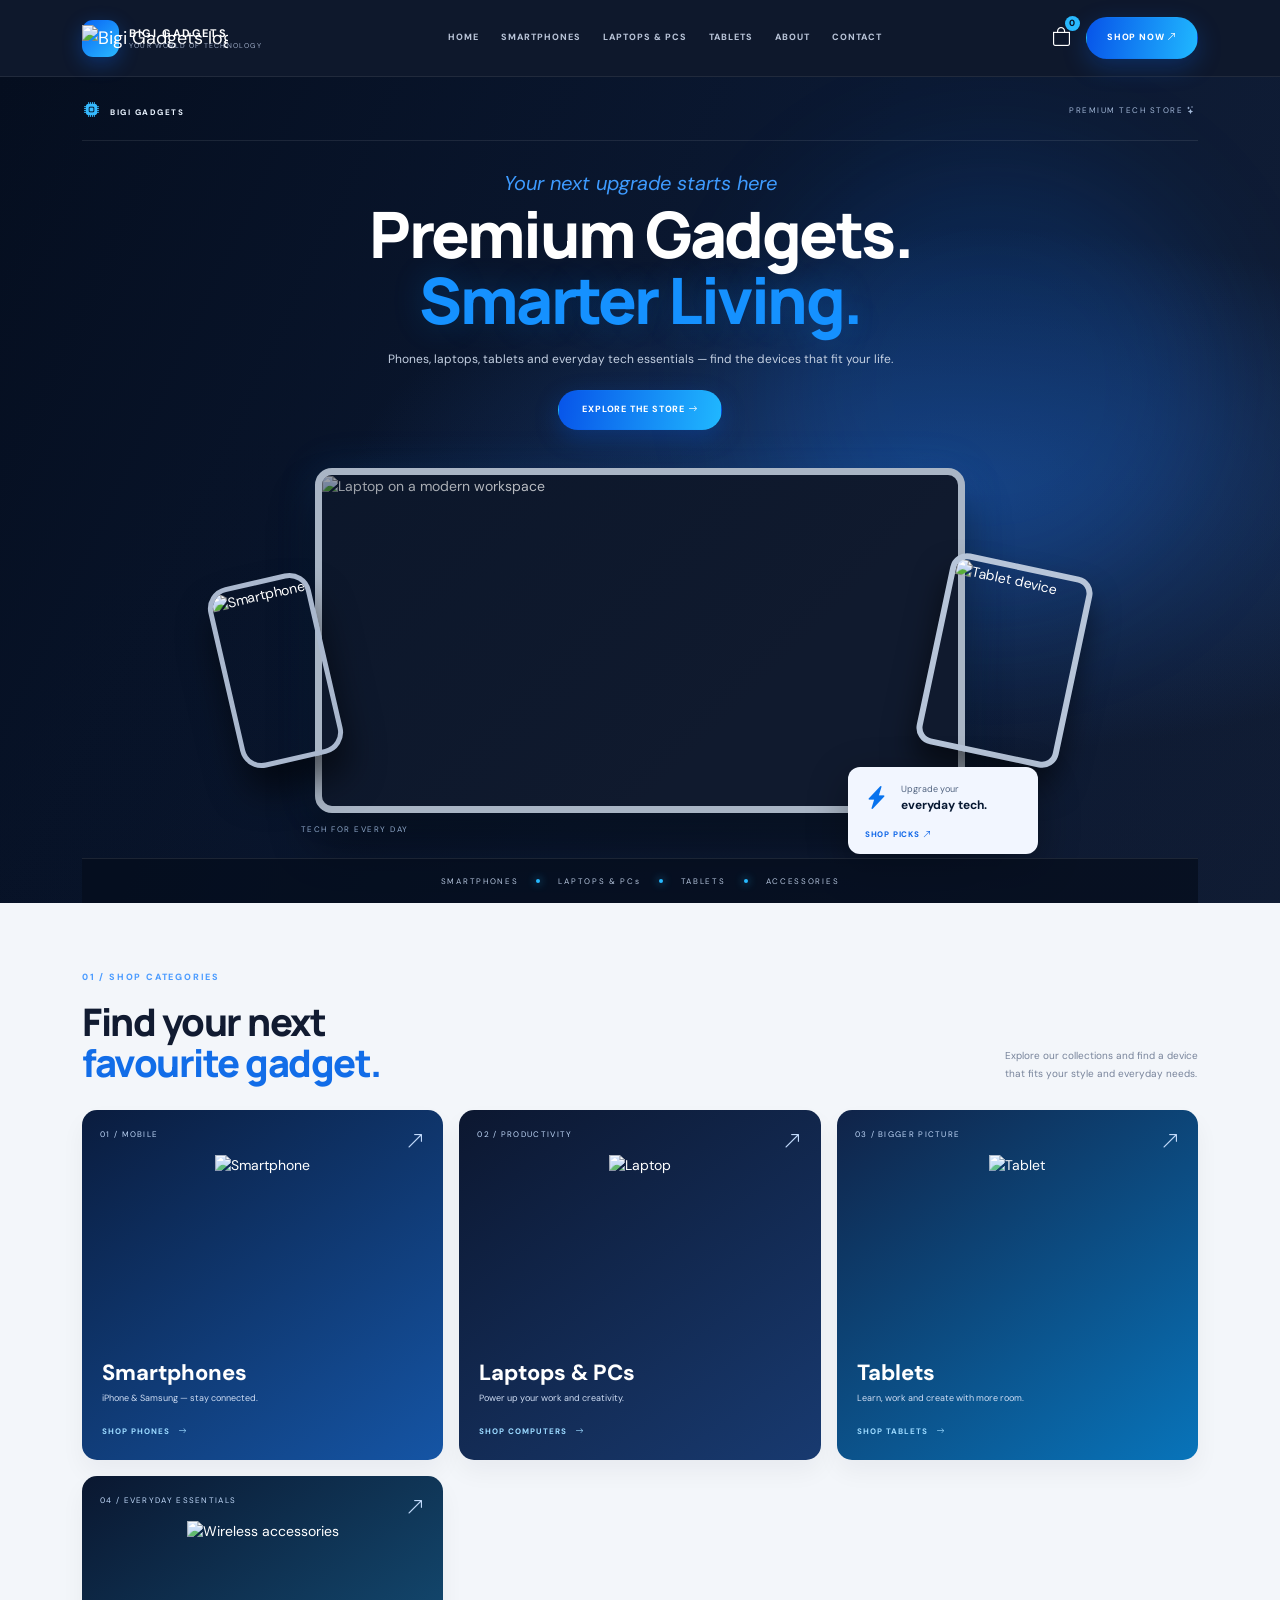
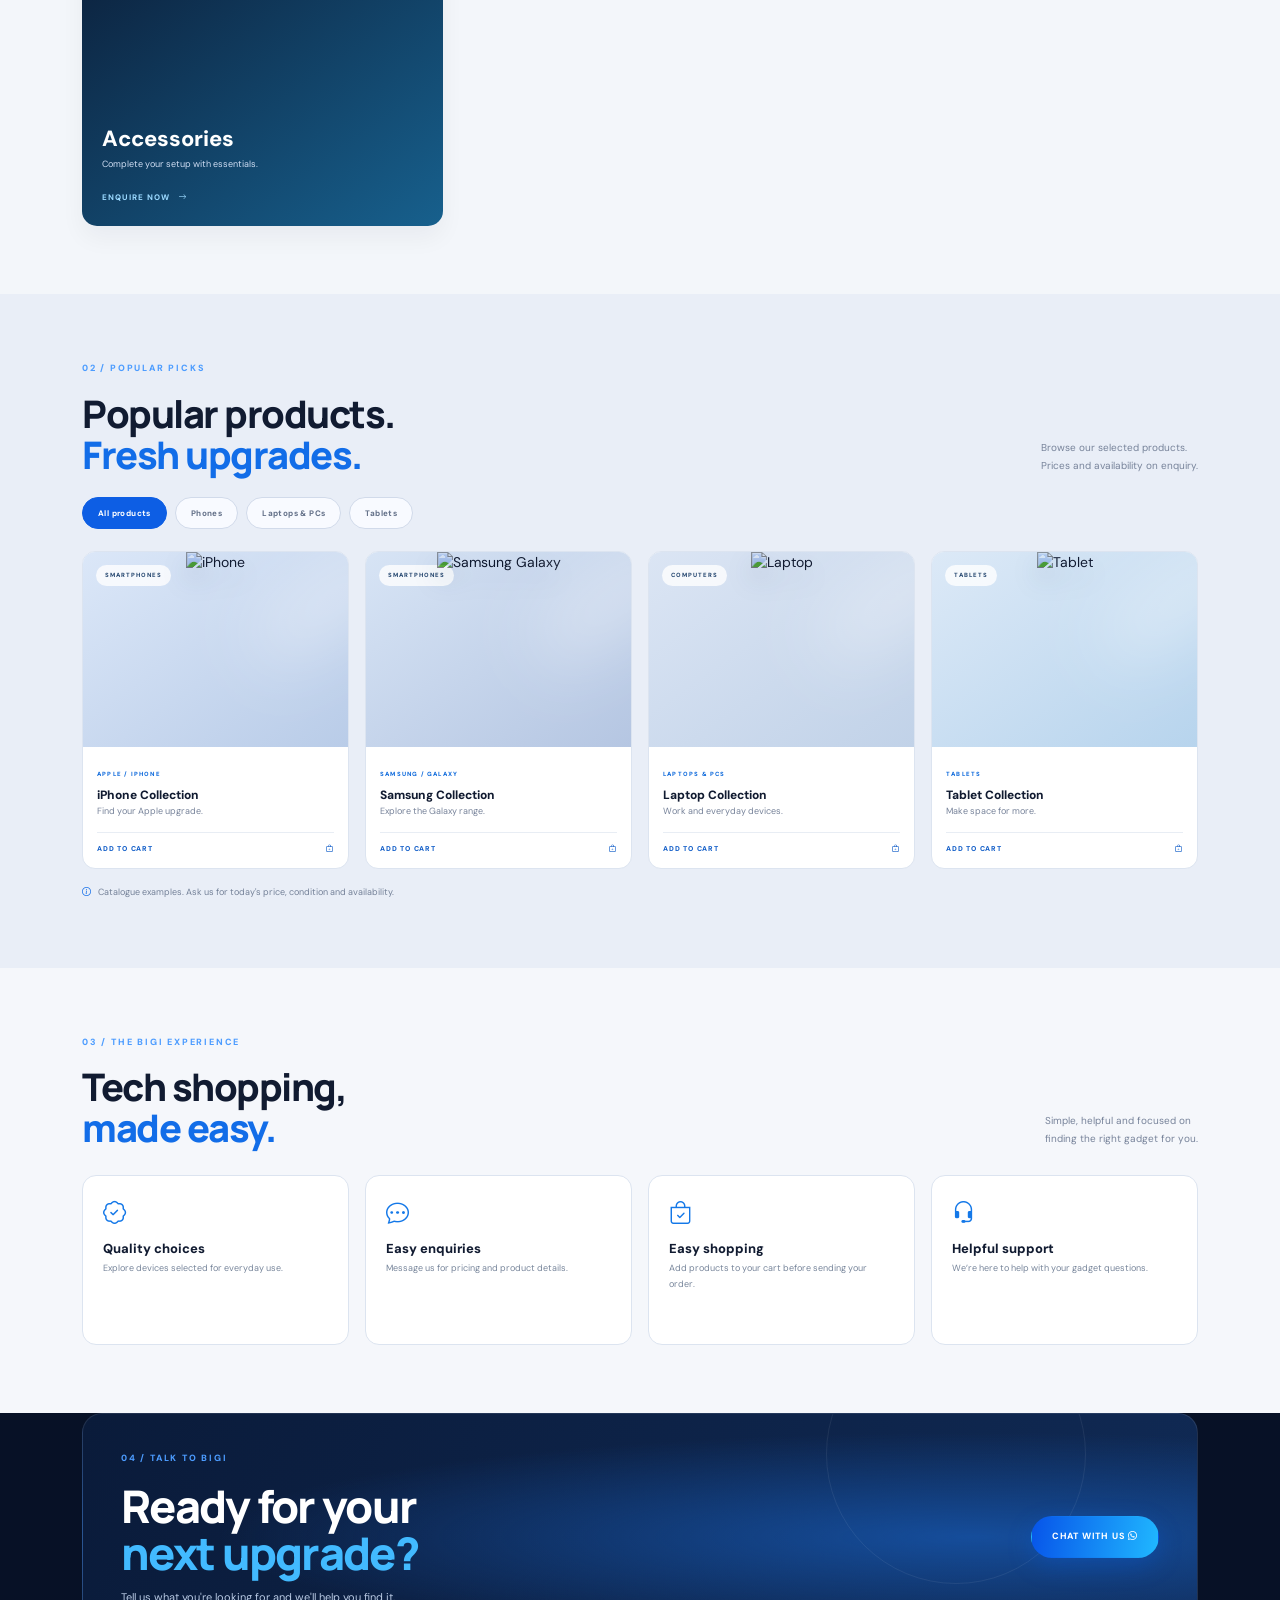
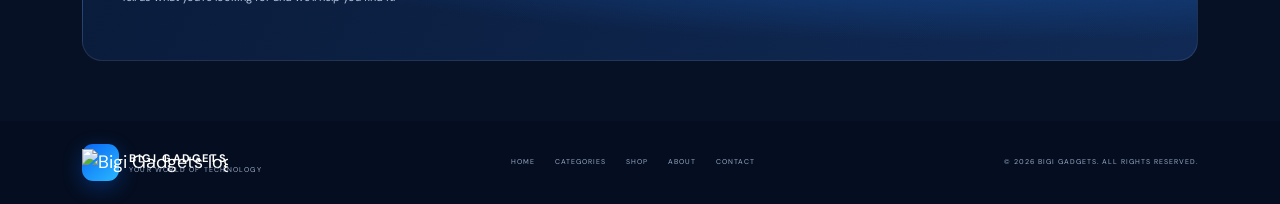
==== commit 3676ec3f: "Use Bigi Gadgets uploaded me.jpg as website logo" ====
--- a/index.html
+++ b/index.html
@@ -11,7 +11,7 @@
 <body>
 <header class="site-header">
 <nav class="navbar navbar-expand-lg"><div class="container">
-<a class="navbar-brand brand" href="#home"><span class="brand-mark"><i class="bi bi-cpu-fill"></i></span><span><strong>BIGI GADGETS</strong><small>YOUR WORLD OF TECHNOLOGY</small></span></a>
+<a class="navbar-brand brand" href="#home"><span class="brand-mark"><img src="https://raw.githubusercontent.com/victorbalogun259/Bigi-gadgets/main/me.jpg" alt="Bigi Gadgets logo"></span><span><strong>BIGI GADGETS</strong><small>YOUR WORLD OF TECHNOLOGY</small></span></a>
 <button class="navbar-toggler" type="button" data-bs-toggle="collapse" data-bs-target="#mainNav" aria-controls="mainNav" aria-expanded="false" aria-label="Toggle navigation"><span class="navbar-toggler-icon"></span></button>
 <div class="collapse navbar-collapse" id="mainNav"><ul class="navbar-nav mx-auto">
 <li class="nav-item"><a class="nav-link active" href="index.html">Home</a></li><li class="nav-item"><a class="nav-link" href="phones.html">Smartphones</a></li><li class="nav-item"><a class="nav-link" href="laptops.html">Laptops & PCs</a></li><li class="nav-item"><a class="nav-link" href="tablets.html">Tablets</a></li><li class="nav-item"><a class="nav-link" href="#about">About</a></li><li class="nav-item"><a class="nav-link" href="#contact">Contact</a></li></ul>
@@ -52,7 +52,7 @@
 <div class="col-6 col-lg-3"><div class="template-benefit"><i class="bi bi-patch-check"></i><h3>Quality choices</h3><p>Explore devices selected for everyday use.</p></div></div><div class="col-6 col-lg-3"><div class="template-benefit"><i class="bi bi-chat-dots"></i><h3>Easy enquiries</h3><p>Message us for pricing and product details.</p></div></div><div class="col-6 col-lg-3"><div class="template-benefit"><i class="bi bi-bag-check"></i><h3>Easy shopping</h3><p>Add products to your cart before sending your order.</p></div></div><div class="col-6 col-lg-3"><div class="template-benefit"><i class="bi bi-headset"></i><h3>Helpful support</h3><p>We’re here to help with your gadget questions.</p></div></div></div></div></section>
 <section class="template-contact" id="contact"><div class="container"><div class="template-contact-panel"><div><p class="eyebrow">04 / TALK TO BIGI</p><h2>Ready for your<br><span>next upgrade?</span></h2><p>Tell us what you're looking for and we'll help you find it.</p></div><a class="btn btn-electric" href="https://wa.me/2349046734309?text=Hello%20Bigi%20Gadgets%2C%20I%20want%20to%20make%20an%20enquiry.">CHAT WITH US <i class="bi bi-whatsapp"></i></a><div class="contact-orbit"></div></div></div></section>
 </main>
-<footer class="site-footer"><div class="container"><div class="footer-main"><a class="navbar-brand brand" href="#home"><span class="brand-mark"><i class="bi bi-cpu-fill"></i></span><span><strong>BIGI GADGETS</strong><small>YOUR WORLD OF TECHNOLOGY</small></span></a><div class="footer-links"><a href="#home">HOME</a><a href="#categories">CATEGORIES</a><a href="#products">SHOP</a><a href="#about">ABOUT</a><a href="#contact">CONTACT</a></div><p>© <span id="year"></span> BIGI GADGETS. ALL RIGHTS RESERVED.</p></div></div></footer>
+<footer class="site-footer"><div class="container"><div class="footer-main"><a class="navbar-brand brand" href="#home"><span class="brand-mark"><img src="https://raw.githubusercontent.com/victorbalogun259/Bigi-gadgets/main/me.jpg" alt="Bigi Gadgets logo"></span><span><strong>BIGI GADGETS</strong><small>YOUR WORLD OF TECHNOLOGY</small></span></a><div class="footer-links"><a href="#home">HOME</a><a href="#categories">CATEGORIES</a><a href="#products">SHOP</a><a href="#about">ABOUT</a><a href="#contact">CONTACT</a></div><p>© <span id="year"></span> BIGI GADGETS. ALL RIGHTS RESERVED.</p></div></div></footer>
 <div class="toast-message" id="toastMessage" role="status" aria-live="polite"><i class="bi bi-check-circle-fill"></i><span>Added to cart</span></div>
 <script src="https://cdn.jsdelivr.net/npm/bootstrap@5.3.3/dist/js/bootstrap.bundle.min.js"></script><script src="js/script.js"></script><script src="js/store.js"></script>
 </body></html>
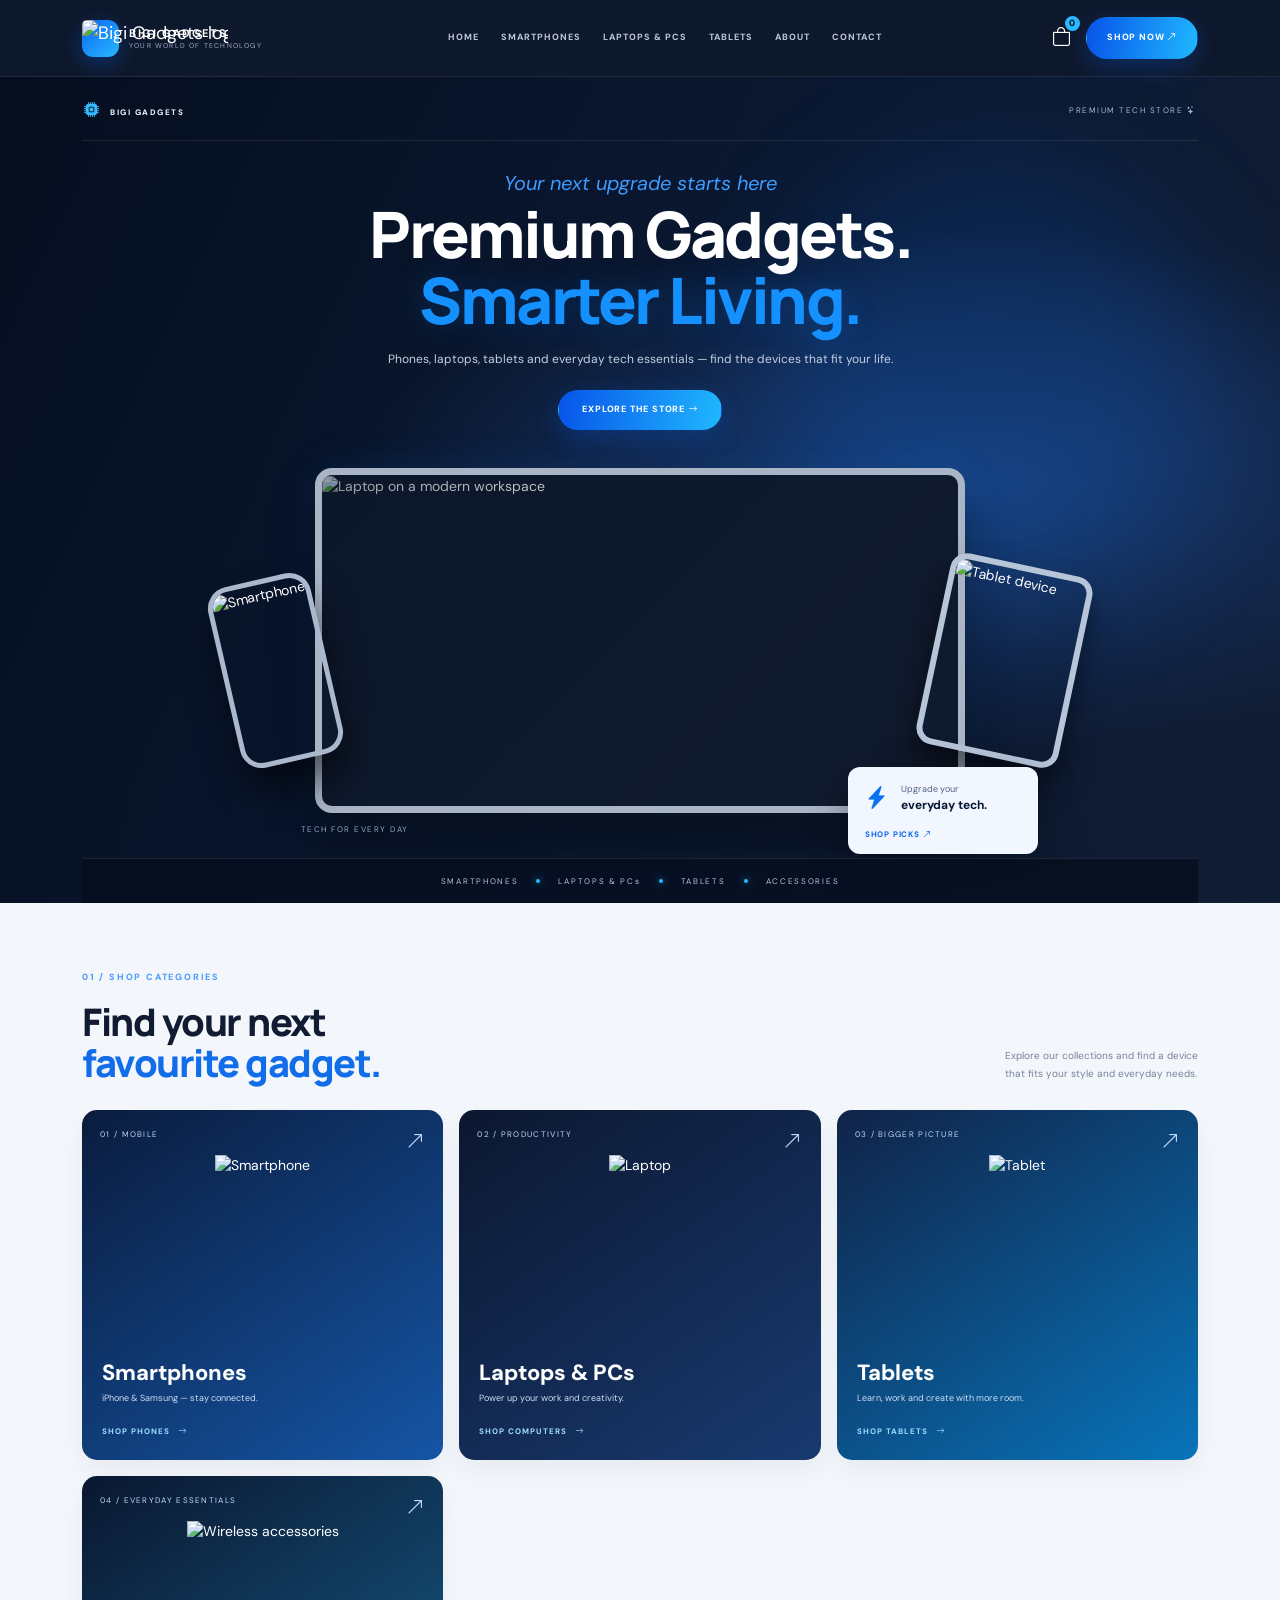
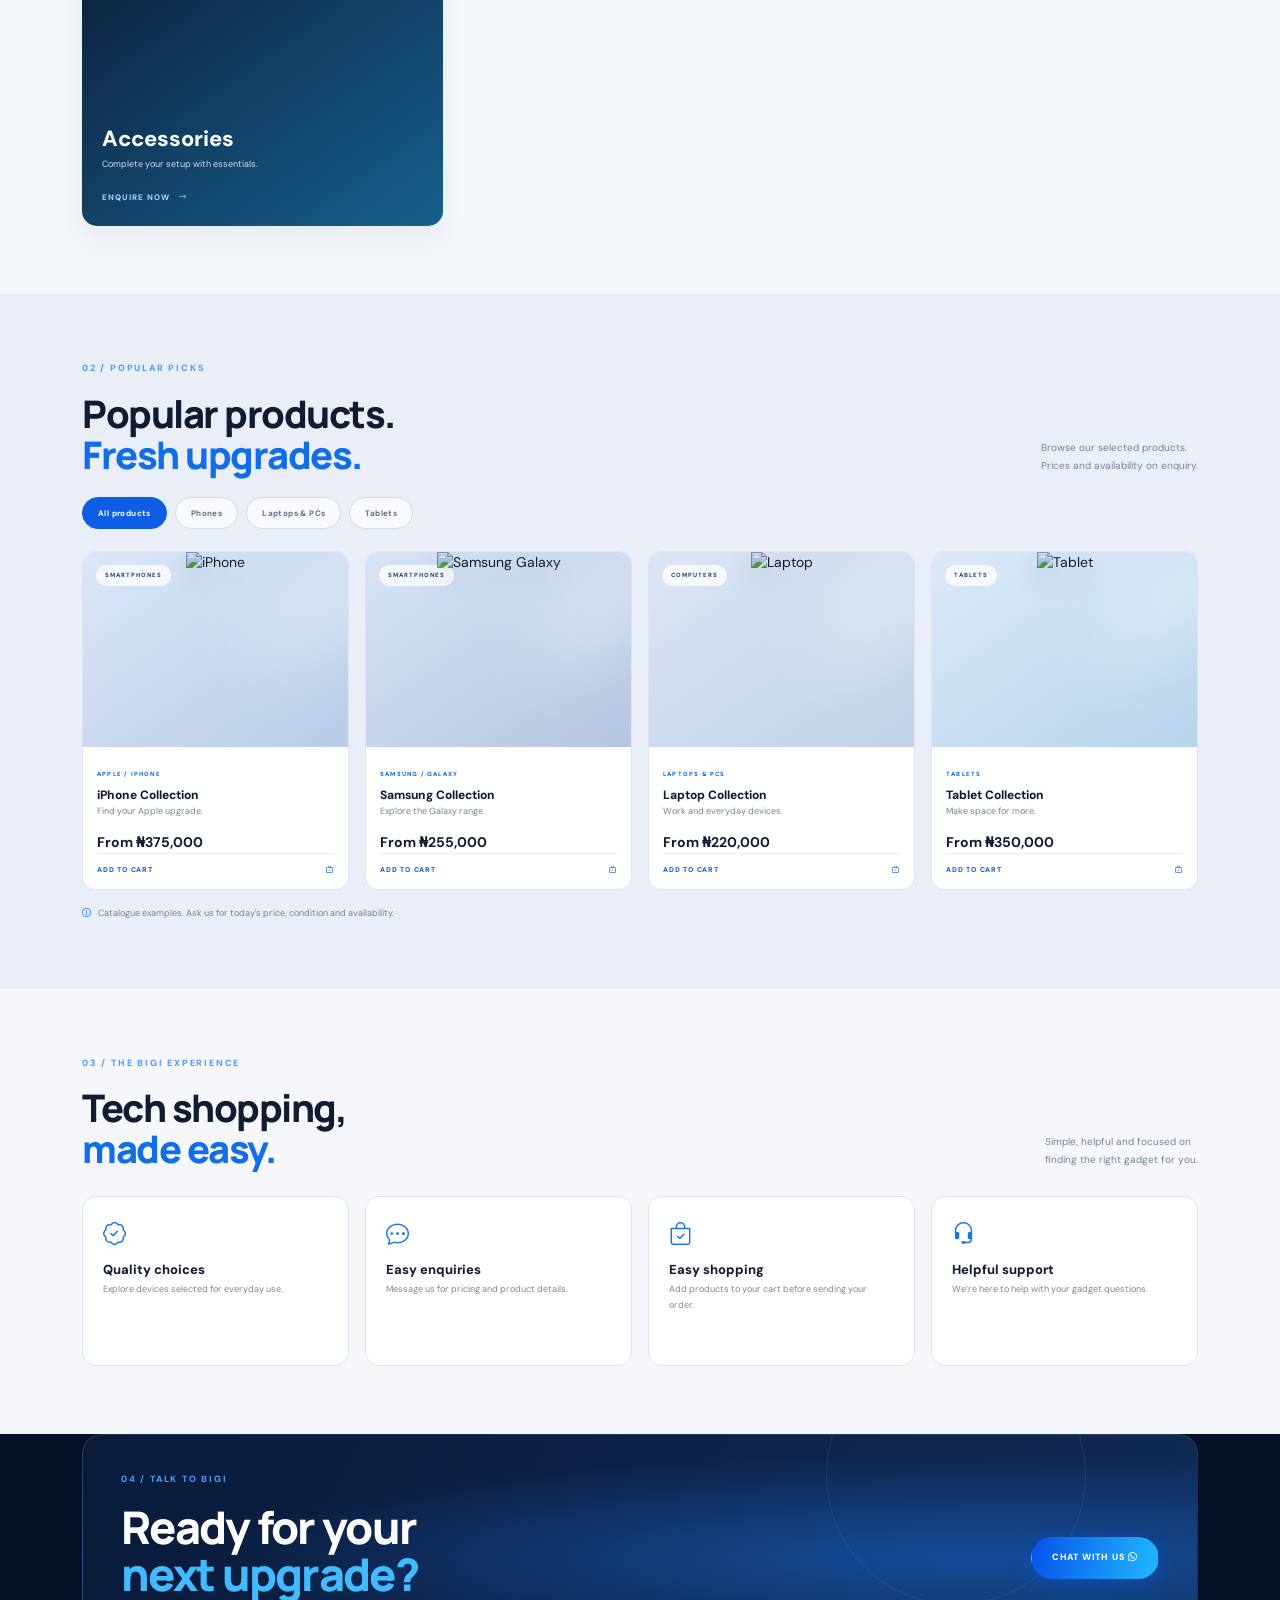
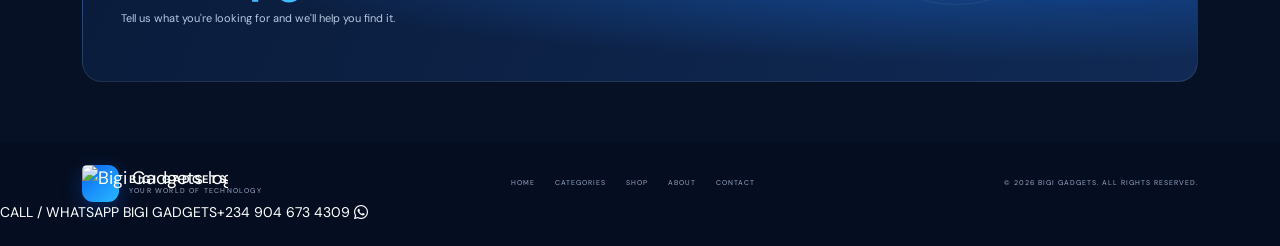
==== commit 59045837: "Display Bigi Gadgets WhatsApp contact number" ====
--- a/index.html
+++ b/index.html
@@ -43,16 +43,16 @@
 <section class="template-products section-space" id="products"><div class="container"><div class="section-heading"><div><p class="eyebrow">02 / POPULAR PICKS</p><h2>Popular products.<br><span>Fresh upgrades.</span></h2></div><p>Browse our selected products.<br>Prices and availability on enquiry.</p></div>
 <div class="filter-row" role="group" aria-label="Filter products"><button class="filter-btn active" data-filter="all">All products</button><button class="filter-btn" data-filter="phones">Phones</button><button class="filter-btn" data-filter="computers">Laptops & PCs</button><button class="filter-btn" data-filter="tablets">Tablets</button></div>
 <div class="row g-3 product-grid">
-<div class="col-6 col-lg-3 product-item" data-category="phones"><article class="product-card"><div class="product-art art-iphone"><span class="product-label">SMARTPHONES</span><img class="template-product-img" src="https://images.unsplash.com/photo-1592899677977-9c10ca588bbd?w=600" alt="iPhone"><span class="art-glint"></span></div><div class="product-details"><span class="product-type">APPLE / IPHONE</span><h3>iPhone Collection</h3><p>Find your Apple upgrade.</p><button class="product-cta" data-add-product="ip13-128">ADD TO CART <i class="bi bi-bag-plus"></i></button></div></article></div>
-<div class="col-6 col-lg-3 product-item" data-category="phones"><article class="product-card"><div class="product-art art-galaxy"><span class="product-label">SMARTPHONES</span><img class="template-product-img" src="https://images.unsplash.com/photo-1610945265064-0e34e5519bbf?w=600" alt="Samsung Galaxy"><span class="art-glint"></span></div><div class="product-details"><span class="product-type">SAMSUNG / GALAXY</span><h3>Samsung Collection</h3><p>Explore the Galaxy range.</p><button class="product-cta" data-add-product="s23-256">ADD TO CART <i class="bi bi-bag-plus"></i></button></div></article></div>
-<div class="col-6 col-lg-3 product-item" data-category="computers"><article class="product-card"><div class="product-art art-laptop"><span class="product-label">COMPUTERS</span><img class="template-product-img" src="https://images.unsplash.com/photo-1496181133206-80ce9b88a853?w=600" alt="Laptop"><span class="art-glint"></span></div><div class="product-details"><span class="product-type">LAPTOPS & PCS</span><h3>Laptop Collection</h3><p>Work and everyday devices.</p><button class="product-cta" data-add-product="hp840">ADD TO CART <i class="bi bi-bag-plus"></i></button></div></article></div>
-<div class="col-6 col-lg-3 product-item" data-category="tablets"><article class="product-card"><div class="product-art art-tablet"><span class="product-label">TABLETS</span><img class="template-product-img" src="https://images.unsplash.com/photo-1544244015-0df4b3ffc6b0?w=600" alt="Tablet"><span class="art-glint"></span></div><div class="product-details"><span class="product-type">TABLETS</span><h3>Tablet Collection</h3><p>Make space for more.</p><button class="product-cta" data-add-product="ipad10">ADD TO CART <i class="bi bi-bag-plus"></i></button></div></article></div>
+<div class="col-6 col-lg-3 product-item" data-category="phones"><article class="product-card"><div class="product-art art-iphone"><span class="product-label">SMARTPHONES</span><img class="template-product-img" src="https://images.unsplash.com/photo-1592899677977-9c10ca588bbd?w=600" alt="iPhone"><span class="art-glint"></span></div><div class="product-details"><span class="product-type">APPLE / IPHONE</span><h3>iPhone Collection</h3><p>Find your Apple upgrade.</p><strong class="home-price">From ₦375,000</strong><button class="product-cta" data-add-product="ip13-128">ADD TO CART <i class="bi bi-bag-plus"></i></button></div></article></div>
+<div class="col-6 col-lg-3 product-item" data-category="phones"><article class="product-card"><div class="product-art art-galaxy"><span class="product-label">SMARTPHONES</span><img class="template-product-img" src="https://images.unsplash.com/photo-1610945265064-0e34e5519bbf?w=600" alt="Samsung Galaxy"><span class="art-glint"></span></div><div class="product-details"><span class="product-type">SAMSUNG / GALAXY</span><h3>Samsung Collection</h3><p>Explore the Galaxy range.</p><strong class="home-price">From ₦255,000</strong><button class="product-cta" data-add-product="s23-256">ADD TO CART <i class="bi bi-bag-plus"></i></button></div></article></div>
+<div class="col-6 col-lg-3 product-item" data-category="computers"><article class="product-card"><div class="product-art art-laptop"><span class="product-label">COMPUTERS</span><img class="template-product-img" src="https://images.unsplash.com/photo-1496181133206-80ce9b88a853?w=600" alt="Laptop"><span class="art-glint"></span></div><div class="product-details"><span class="product-type">LAPTOPS & PCS</span><h3>Laptop Collection</h3><p>Work and everyday devices.</p><strong class="home-price">From ₦220,000</strong><button class="product-cta" data-add-product="hp840">ADD TO CART <i class="bi bi-bag-plus"></i></button></div></article></div>
+<div class="col-6 col-lg-3 product-item" data-category="tablets"><article class="product-card"><div class="product-art art-tablet"><span class="product-label">TABLETS</span><img class="template-product-img" src="https://images.unsplash.com/photo-1544244015-0df4b3ffc6b0?w=600" alt="Tablet"><span class="art-glint"></span></div><div class="product-details"><span class="product-type">TABLETS</span><h3>Tablet Collection</h3><p>Make space for more.</p><strong class="home-price">From ₦350,000</strong><button class="product-cta" data-add-product="ipad10">ADD TO CART <i class="bi bi-bag-plus"></i></button></div></article></div>
 </div><p class="demo-disclaimer"><i class="bi bi-info-circle"></i> Catalogue examples. Ask us for today's price, condition and availability.</p></div></section>
 <section class="template-benefits section-space" id="about"><div class="container"><div class="section-heading"><div><p class="eyebrow">03 / THE BIGI EXPERIENCE</p><h2>Tech shopping,<br><span>made easy.</span></h2></div><p>Simple, helpful and focused on<br class="d-none d-md-block"> finding the right gadget for you.</p></div><div class="row g-3 template-benefit-grid">
 <div class="col-6 col-lg-3"><div class="template-benefit"><i class="bi bi-patch-check"></i><h3>Quality choices</h3><p>Explore devices selected for everyday use.</p></div></div><div class="col-6 col-lg-3"><div class="template-benefit"><i class="bi bi-chat-dots"></i><h3>Easy enquiries</h3><p>Message us for pricing and product details.</p></div></div><div class="col-6 col-lg-3"><div class="template-benefit"><i class="bi bi-bag-check"></i><h3>Easy shopping</h3><p>Add products to your cart before sending your order.</p></div></div><div class="col-6 col-lg-3"><div class="template-benefit"><i class="bi bi-headset"></i><h3>Helpful support</h3><p>We’re here to help with your gadget questions.</p></div></div></div></div></section>
 <section class="template-contact" id="contact"><div class="container"><div class="template-contact-panel"><div><p class="eyebrow">04 / TALK TO BIGI</p><h2>Ready for your<br><span>next upgrade?</span></h2><p>Tell us what you're looking for and we'll help you find it.</p></div><a class="btn btn-electric" href="https://wa.me/2349046734309?text=Hello%20Bigi%20Gadgets%2C%20I%20want%20to%20make%20an%20enquiry.">CHAT WITH US <i class="bi bi-whatsapp"></i></a><div class="contact-orbit"></div></div></div></section>
 </main>
-<footer class="site-footer"><div class="container"><div class="footer-main"><a class="navbar-brand brand" href="#home"><span class="brand-mark"><img src="https://raw.githubusercontent.com/victorbalogun259/Bigi-gadgets/main/me.jpg" alt="Bigi Gadgets logo"></span><span><strong>BIGI GADGETS</strong><small>YOUR WORLD OF TECHNOLOGY</small></span></a><div class="footer-links"><a href="#home">HOME</a><a href="#categories">CATEGORIES</a><a href="#products">SHOP</a><a href="#about">ABOUT</a><a href="#contact">CONTACT</a></div><p>© <span id="year"></span> BIGI GADGETS. ALL RIGHTS RESERVED.</p></div></div></footer>
+<footer class="site-footer"><div class="container"><div class="footer-main"><a class="navbar-brand brand" href="#home"><span class="brand-mark"><img src="https://raw.githubusercontent.com/victorbalogun259/Bigi-gadgets/main/me.jpg" alt="Bigi Gadgets logo"></span><span><strong>BIGI GADGETS</strong><small>YOUR WORLD OF TECHNOLOGY</small></span></a><div class="footer-links"><a href="#home">HOME</a><a href="#categories">CATEGORIES</a><a href="#products">SHOP</a><a href="#about">ABOUT</a><a href="#contact">CONTACT</a></div><p>© <span id="year"></span> BIGI GADGETS. ALL RIGHTS RESERVED.</p></div></div><div class="bigi-contact-strip"><span>CALL / WHATSAPP BIGI GADGETS</span><a href="https://wa.me/2349046734309">+234 904 673 4309 <i class="bi bi-whatsapp"></i></a></div></footer>
 <div class="toast-message" id="toastMessage" role="status" aria-live="polite"><i class="bi bi-check-circle-fill"></i><span>Added to cart</span></div>
 <script src="https://cdn.jsdelivr.net/npm/bootstrap@5.3.3/dist/js/bootstrap.bundle.min.js"></script><script src="js/script.js"></script><script src="js/store.js"></script>
 </body></html>
--- a/css/style.css
+++ b/css/style.css
@@ -12,3 +12,6 @@
 
 /* BIGI GADGETS — premium template homepage */
 .template-hero{position:relative;overflow:hidden;background:radial-gradient(ellipse at 75% 50%,#1a3d75 0%,transparent 45%),linear-gradient(115deg,#050e1f,#0b1933 55%,#121e36);color:#fff;padding:22px 0 0}.template-hero-bg{position:absolute;inset:0;background-image:linear-gradient(0deg,#061126dd,#06112615 60%),url('https://images.unsplash.com/photo-1496181133206-80ce9b88a853?w=1600&q=85');background-position:center;background-size:cover;opacity:.19}.template-hero-glow{position:absolute;right:5%;top:10%;width:450px;height:450px;border-radius:50%;background:#0878ff25;filter:blur(60px)}.template-hero-inner{position:relative;z-index:2}.template-topline{display:flex;justify-content:space-between;align-items:center;color:#a4b9d9;font-size:8px;letter-spacing:1.5px;padding:0 2px 18px;border-bottom:1px solid #ffffff16}.template-brand-tag{font-weight:800;color:#e9f3ff}.template-brand-tag i{color:#36baff;font-size:15px;margin-right:6px}.template-title{text-align:center;padding:27px 0 0;max-width:750px;margin:auto}.template-kicker{color:#3e9bff;font-size:clamp(14px,2vw,20px);font-style:italic;margin:0 0 3px}.template-title h1{font-family:Manrope,sans-serif;font-size:clamp(36px,6vw,64px);font-weight:800;letter-spacing:-2.5px;line-height:1.04;margin:0}.template-title h1 span{color:#1591ff;text-shadow:0 0 32px #1288ff3d}.template-lead{font-size:12px;color:#c4d0e2;margin:15px auto 20px;max-width:560px;line-height:1.8}.template-title .btn{padding:12px 23px}.template-stage{height:410px;max-width:970px;margin:18px auto 0;position:relative}.stage-laptop{position:absolute;left:50%;top:20px;width:min(70%,650px);height:345px;transform:translateX(-50%);border-radius:17px;border:7px solid #a9b5c5;background:#101a2e;overflow:hidden;box-shadow:0 30px 45px #0007,0 0 40px #238aff22}.stage-laptop img{width:100%;height:100%;object-fit:cover;object-position:center}.stage-laptop:after{content:"";position:absolute;inset:0;background:linear-gradient(135deg,#0612266b,transparent 70%)}.stage-phone{position:absolute;left:7%;top:130px;width:105px;height:185px;border:5px solid #aab8ce;border-radius:22px;overflow:hidden;transform:rotate(-13deg);box-shadow:0 25px 35px #0008}.stage-phone img,.stage-tablet img{height:100%;width:100%;object-fit:cover}.stage-tablet{position:absolute;right:5%;top:115px;width:145px;height:195px;border:6px solid #b7c5d9;border-radius:17px;overflow:hidden;transform:rotate(12deg);box-shadow:0 20px 30px #0008}.stage-caption{position:absolute;left:15%;right:15%;bottom:23px;display:flex;justify-content:space-between;color:#8ea7c9;font-size:8px;letter-spacing:1.5px}.stage-floating{position:absolute;right:9%;bottom:4px;width:190px;padding:14px 17px;border-radius:12px;background:#f2f6ff;color:#091832;box-shadow:0 12px 40px #0005;display:grid;grid-template-columns:28px 1fr;align-items:center;gap:8px}.stage-floating>i{font-size:23px;color:#0873ee}.stage-floating span{font-size:9px;color:#526480}.stage-floating strong{font-size:12px;color:#071832}.stage-floating a{grid-column:1/3;color:#1268e8;font-size:8px;font-weight:800;letter-spacing:.8px;margin-top:4px}.template-trust{position:relative;z-index:2;border-top:1px solid #ffffff17;background:#050d1cba;padding:16px;display:flex;justify-content:center;align-items:center;gap:18px;flex-wrap:wrap;color:#b5c5dd;font-size:8px;letter-spacing:1.7px}.template-trust i{width:4px;height:4px;border-radius:50%;background:#26baff;box-shadow:0 0 9px #26baff}.template-categories{background:#f3f6fa}.template-category{display:block;position:relative;overflow:hidden;border-radius:15px;height:350px;padding:18px;color:white;transition:.25s;box-shadow:0 12px 24px #0711260c}.template-category:hover{transform:translateY(-5px);color:white;box-shadow:0 18px 30px #07112626}.phone-category{background:linear-gradient(145deg,#0a1c3e,#1555a5)}.laptop-category{background:linear-gradient(145deg,#0c1730,#183a70)}.tablet-category{background:linear-gradient(145deg,#102348,#0874ba)}.accessory-category{background:linear-gradient(145deg,#0a1730,#17608d)}.template-cat-top{display:flex;justify-content:space-between;position:relative;z-index:2;font-size:8px;letter-spacing:1.3px;color:#c1d9fa}.template-cat-top i{font-size:18px}.template-cat-photo{position:absolute;top:45px;left:12%;right:12%;height:180px;display:flex;align-items:center;justify-content:center}.template-cat-photo img{max-width:100%;height:100%;object-fit:contain;mix-blend-mode:screen;filter:drop-shadow(0 14px 15px #0005)}.template-cat-info{position:absolute;left:20px;right:20px;bottom:20px}.template-cat-info h3{font-size:22px;font-weight:800;margin:0 0 5px}.template-cat-info p{font-size:9px;color:#d0def4;margin-bottom:14px}.template-cat-info>span{font-size:8px;font-weight:800;letter-spacing:1px;color:#9bd9ff}.template-cat-info>span i{margin-left:6px}.template-products{background:#e9eef7}.template-product-img{max-width:90%;height:100%;object-fit:contain;mix-blend-mode:multiply;filter:drop-shadow(0 12px 12px #10244a20)}.template-benefits{background:#f5f7fb}.template-benefit{height:100%;min-height:170px;padding:20px;background:#fff;border:1px solid #dce4f0;border-radius:14px;transition:.2s}.template-benefit:hover{transform:translateY(-4px);box-shadow:0 14px 24px #10244a10}.template-benefit i{font-size:23px;color:#1478e8}.template-benefit h3{font-size:13px;font-weight:800;margin:10px 0 5px}.template-benefit p{font-size:9px;line-height:1.7;color:#78869b;margin:0}.template-contact{background:#071126;padding:0 0 60px;color:#fff}.template-contact-panel{position:relative;overflow:hidden;background:radial-gradient(ellipse at 80% 50%,#154d9b,transparent 60%),linear-gradient(115deg,#0a1b3a,#102a55);border:1px solid #ffffff18;border-radius:20px;padding:38px;display:flex;align-items:center;justify-content:space-between;gap:20px}.template-contact-panel h2{font-family:Manrope,sans-serif;font-size:clamp(30px,4vw,45px);font-weight:800;letter-spacing:-1.7px;line-height:1.05;margin-bottom:12px}.template-contact-panel h2 span{color:#42baff}.template-contact-panel p:not(.eyebrow){font-size:11px;color:#b8c9e3;max-width:430px}.template-contact-panel .btn{position:relative;z-index:2;white-space:nowrap}.template-contact-panel .contact-orbit{position:absolute;width:260px;height:260px;border:1px solid #ffffff12;border-radius:50%;right:10%;top:-90px;pointer-events:none}@media(max-width:991px){.template-stage{height:370px}.stage-laptop{width:75%;height:305px}.stage-phone{left:3%;width:85px;height:145px}.stage-tablet{right:2%;width:115px;height:160px}.stage-floating{right:3%}.template-category{height:320px}.template-cat-photo{height:160px}}@media(max-width:575px){.template-hero{padding-top:15px}.template-topline{font-size:7px;padding-bottom:12px}.template-title{padding-top:23px}.template-title h1{font-size:38px;letter-spacing:-1.6px}.template-lead{font-size:11px;padding:0 14px}.template-stage{height:270px;margin-top:12px}.stage-laptop{top:25px;width:78%;height:220px;border-width:5px;border-radius:12px}.stage-phone{left:3%;top:80px;width:61px;height:115px;border-width:4px;border-radius:14px}.stage-tablet{right:3%;top:85px;width:80px;height:120px;border-width:4px;border-radius:12px}.stage-floating{right:4%;bottom:3px;width:150px;padding:9px 11px;grid-template-columns:22px 1fr}.stage-floating>i{font-size:18px}.stage-floating strong{font-size:10px}.stage-caption{left:9%;right:9%;bottom:17px;font-size:6px}.template-trust{gap:10px;font-size:6px;letter-spacing:1px;padding:12px 5px}.template-category{height:290px;padding:13px}.template-cat-photo{height:145px;top:38px;left:9%;right:9%}.template-cat-info{left:14px;right:12px;bottom:14px}.template-cat-info h3{font-size:16px}.template-cat-info p{font-size:8px;margin-bottom:10px}.template-cat-info>span{font-size:7px}.template-benefit{min-height:155px;padding:14px}.template-benefit h3{font-size:11px}.template-benefit p{font-size:8px}.template-contact-panel{padding:25px 20px;display:block}.template-contact-panel h2{font-size:32px}.template-contact-panel .btn{margin-top:12px}.template-contact{padding-bottom:38px}.template-products .product-art{height:160px}.template-product-img{max-width:94%}}
+
+/* Bigi Gadgets actual logo */
+.brand-mark img{width:100%;height:100%;display:block;object-fit:contain;border-radius:5px;}
